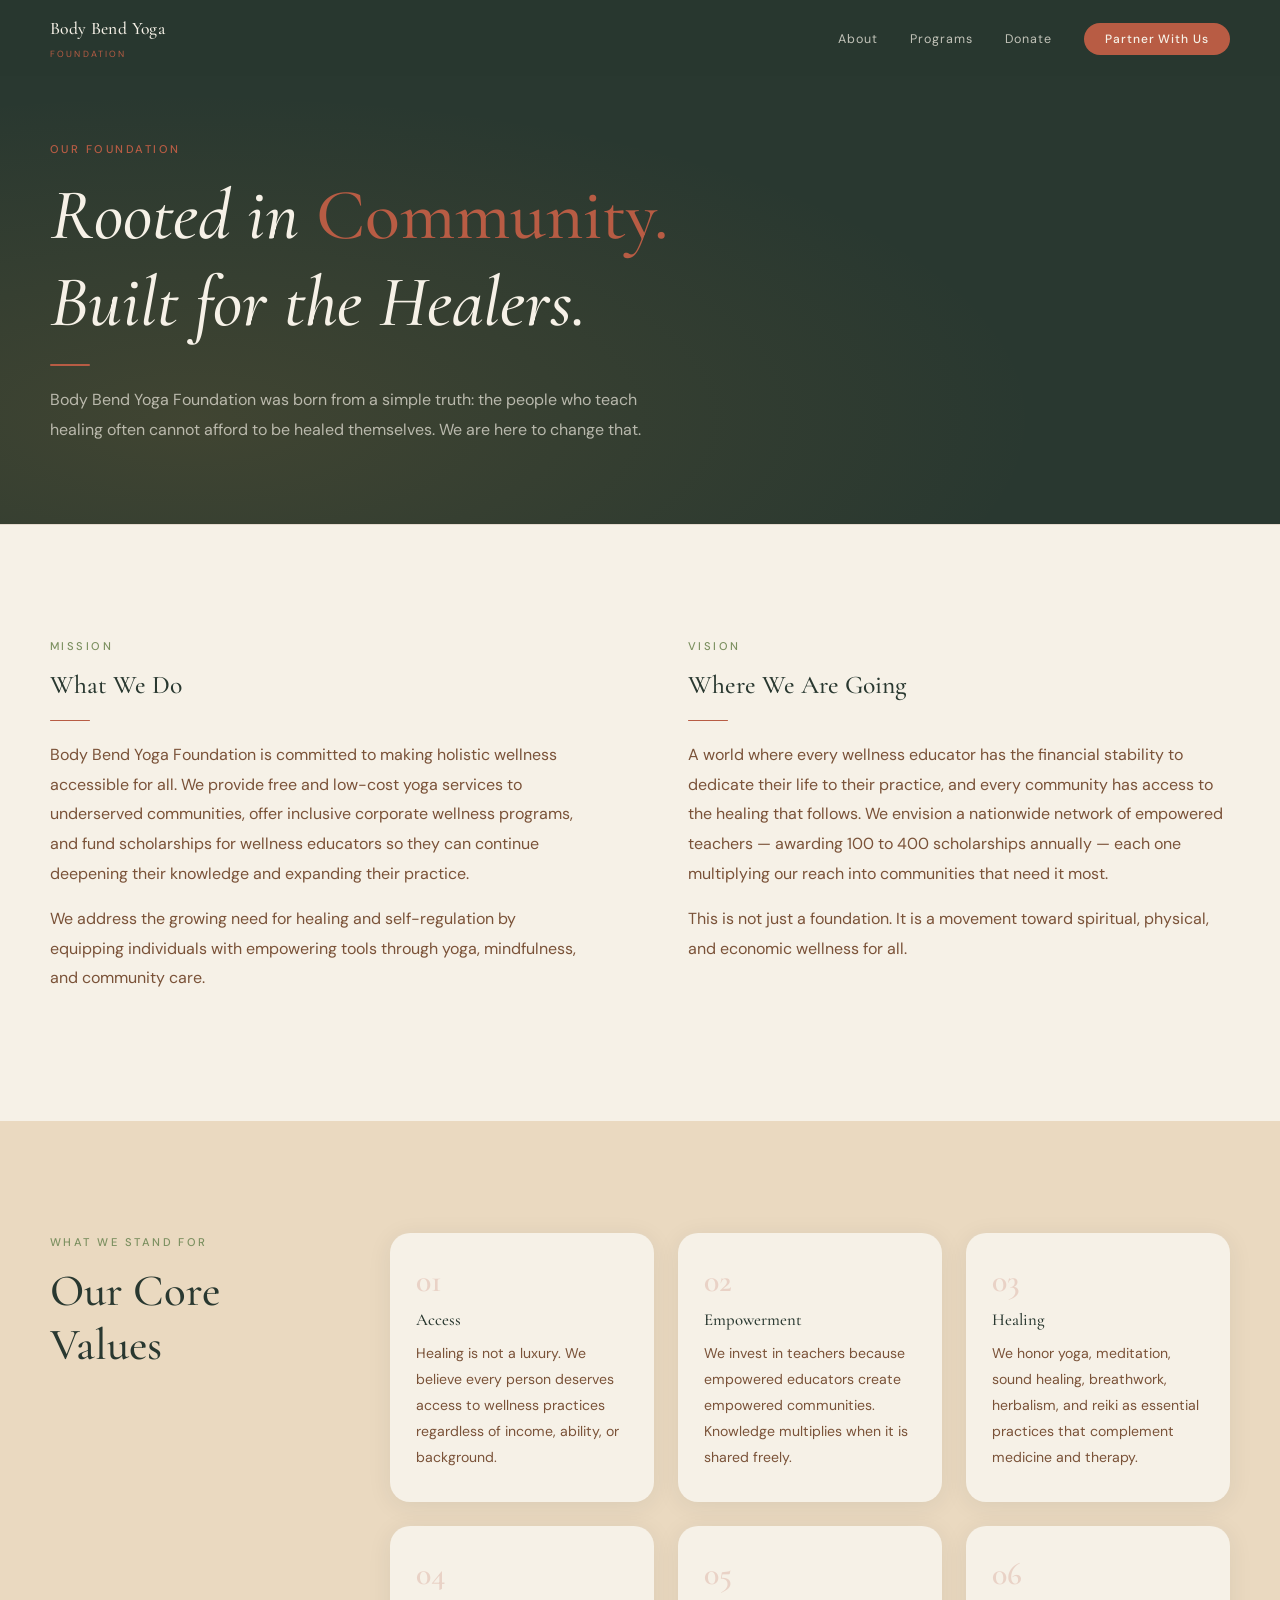
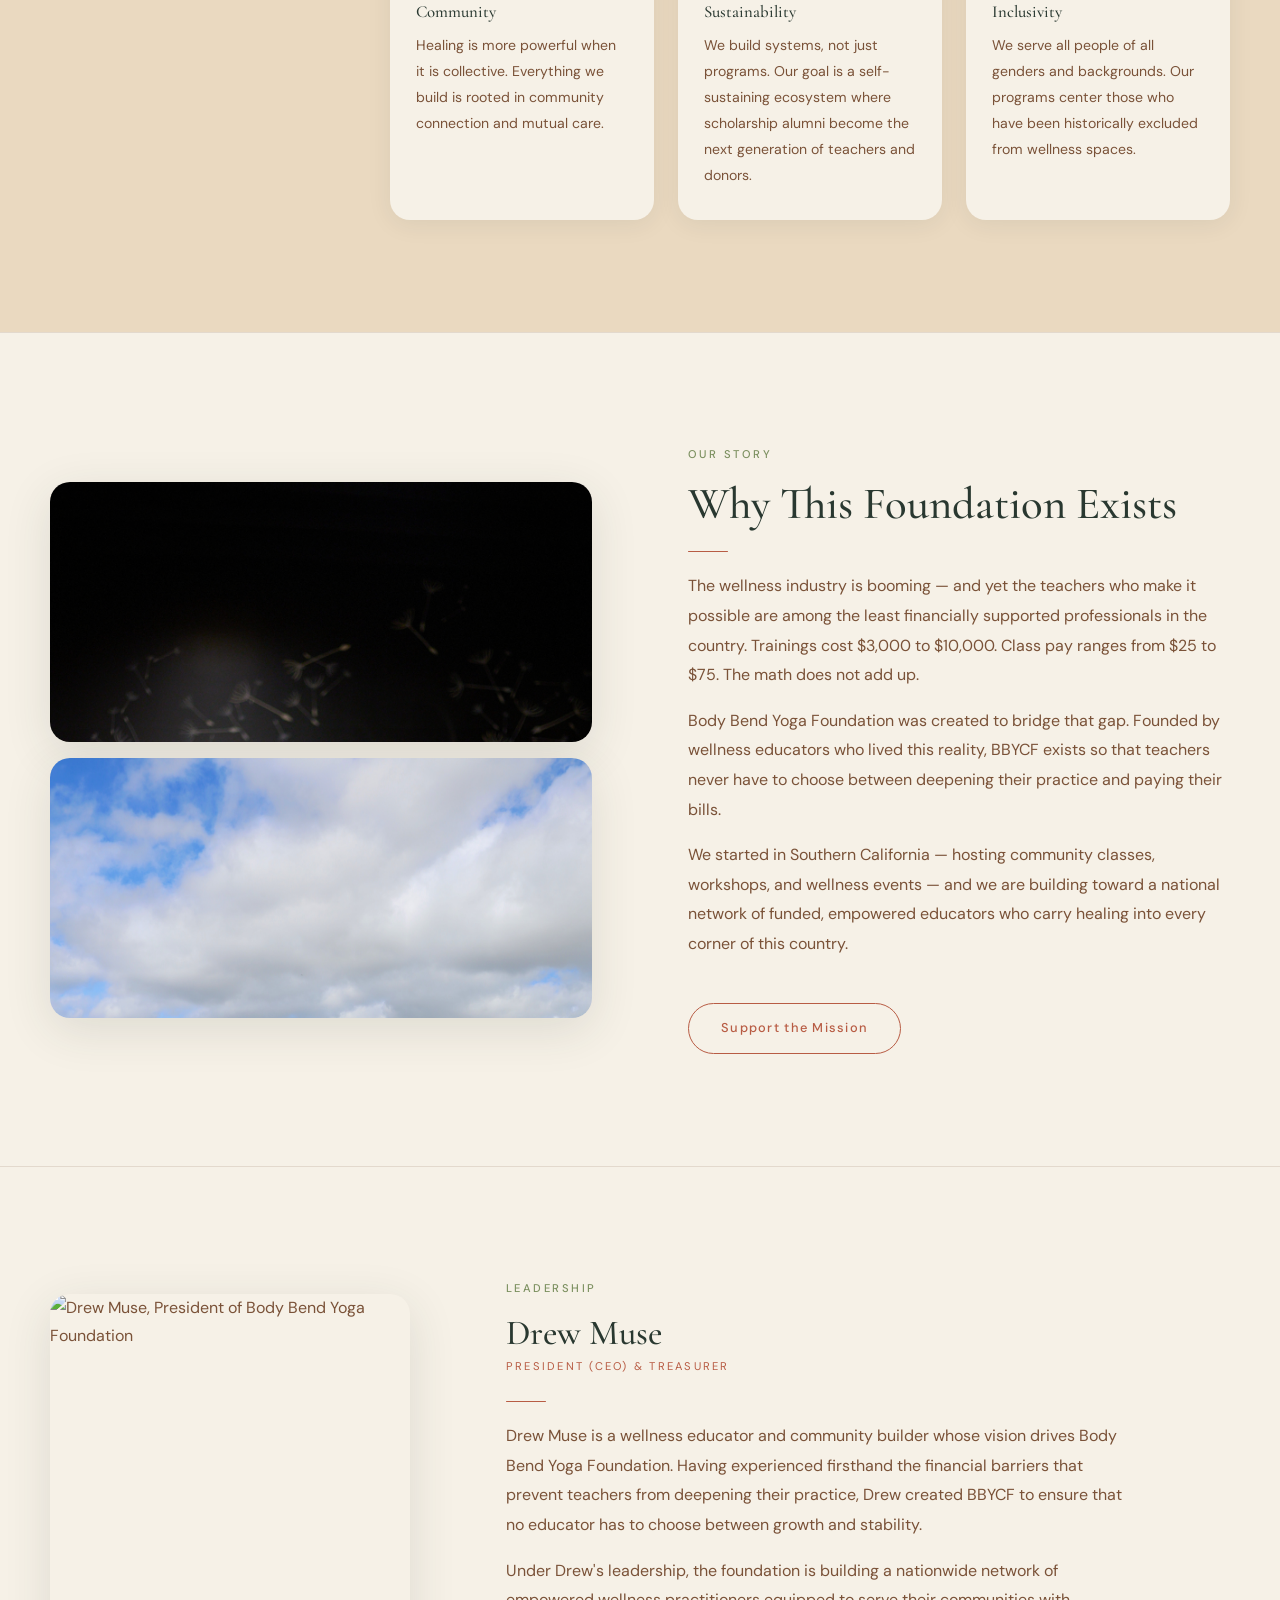
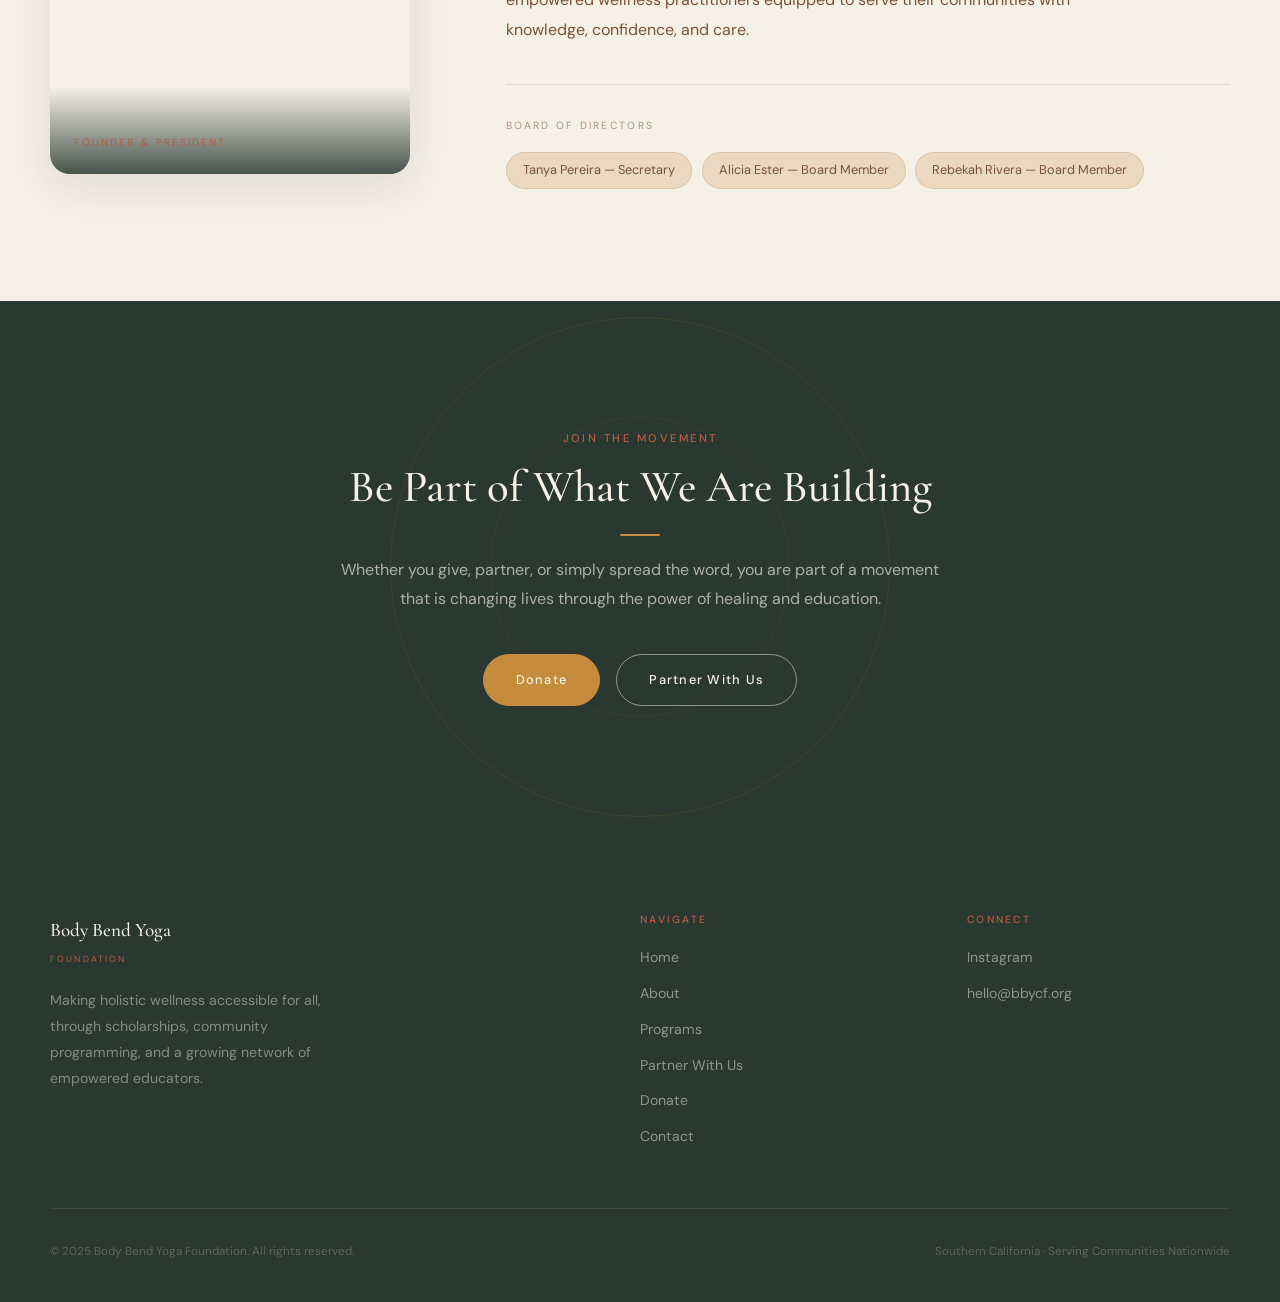
==== about.html @ d92e6c98 "Rearrange photos: community image first, solo photos stacked smaller in about sections Co-Authored-B" ====
<!DOCTYPE html>
<html lang="en">
<head>
  <meta charset="UTF-8" />
  <meta name="viewport" content="width=device-width, initial-scale=1.0" />
  <title>About | Body Bend Yoga Foundation</title>
  <meta name="description" content="Learn about Body Bend Yoga Foundation's mission to fund wellness educators and expand healing access across Southern California and nationwide." />
  <link rel="preconnect" href="https://fonts.googleapis.com" />
  <link rel="preconnect" href="https://fonts.gstatic.com" crossorigin />
  <link href="https://fonts.googleapis.com/css2?family=Cormorant+Garamond:ital,wght@0,400;0,500;0,600;1,400;1,500;1,600&family=DM+Sans:wght@300;400;500&display=swap" rel="stylesheet" />
  <link rel="stylesheet" href="styles.css" />
</head>
<body>

  <nav class="nav dark" id="nav">
    <div class="nav-inner">
      <a href="index.html" class="nav-logo">
        <span class="nav-logo-main">Body Bend Yoga</span>
        <span class="nav-logo-sub">Foundation</span>
      </a>
      <ul class="nav-links">
        <li><a href="about.html">About</a></li>
        <li><a href="index.html#programs">Programs</a></li>
        <li><a href="donate.html">Donate</a></li>
        <li><a href="partner.html" class="nav-cta">Partner With Us</a></li>
      </ul>
    </div>
  </nav>

  <!-- HERO -->
  <section class="page-hero">
    <div class="page-hero-inner">
      <span class="label fade-up">Our Foundation</span>
      <h1 class="fade-up">Rooted in <em>Community.</em><br />Built for the Healers.</h1>
      <div class="divider fade-up"></div>
      <p class="fade-up">Body Bend Yoga Foundation was born from a simple truth: the people who teach healing often cannot afford to be healed themselves. We are here to change that.</p>
    </div>
  </section>

  <!-- MISSION & VISION -->
  <section class="mission-vision">
    <div class="mission-vision-inner">
      <div class="mv-block">
        <span class="label fade-up">Mission</span>
        <h3 class="fade-up">What We Do</h3>
        <div class="divider fade-up"></div>
        <p class="fade-up">Body Bend Yoga Foundation is committed to making holistic wellness accessible for all. We provide free and low-cost yoga services to underserved communities, offer inclusive corporate wellness programs, and fund scholarships for wellness educators so they can continue deepening their knowledge and expanding their practice.</p>
        <p class="fade-up">We address the growing need for healing and self-regulation by equipping individuals with empowering tools through yoga, mindfulness, and community care.</p>
      </div>
      <div class="mv-block">
        <span class="label fade-up">Vision</span>
        <h3 class="fade-up">Where We Are Going</h3>
        <div class="divider fade-up"></div>
        <p class="fade-up">A world where every wellness educator has the financial stability to dedicate their life to their practice, and every community has access to the healing that follows. We envision a nationwide network of empowered teachers — awarding 100 to 400 scholarships annually — each one multiplying our reach into communities that need it most.</p>
        <p class="fade-up">This is not just a foundation. It is a movement toward spiritual, physical, and economic wellness for all.</p>
      </div>
    </div>
  </section>

  <!-- VALUES -->
  <section class="values">
    <div class="values-inner">
      <div>
        <span class="label fade-up">What We Stand For</span>
        <h2 class="fade-up">Our Core Values</h2>
      </div>
      <div class="values-grid">
        <div class="value-card fade-up">
          <div class="value-number">01</div>
          <h3>Access</h3>
          <p>Healing is not a luxury. We believe every person deserves access to wellness practices regardless of income, ability, or background.</p>
        </div>
        <div class="value-card fade-up">
          <div class="value-number">02</div>
          <h3>Empowerment</h3>
          <p>We invest in teachers because empowered educators create empowered communities. Knowledge multiplies when it is shared freely.</p>
        </div>
        <div class="value-card fade-up">
          <div class="value-number">03</div>
          <h3>Healing</h3>
          <p>We honor yoga, meditation, sound healing, breathwork, herbalism, and reiki as essential practices that complement medicine and therapy.</p>
        </div>
        <div class="value-card fade-up">
          <div class="value-number">04</div>
          <h3>Community</h3>
          <p>Healing is more powerful when it is collective. Everything we build is rooted in community connection and mutual care.</p>
        </div>
        <div class="value-card fade-up">
          <div class="value-number">05</div>
          <h3>Sustainability</h3>
          <p>We build systems, not just programs. Our goal is a self-sustaining ecosystem where scholarship alumni become the next generation of teachers and donors.</p>
        </div>
        <div class="value-card fade-up">
          <div class="value-number">06</div>
          <h3>Inclusivity</h3>
          <p>We serve all people of all genders and backgrounds. Our programs center those who have been historically excluded from wellness spaces.</p>
        </div>
      </div>
    </div>
  </section>

  <!-- STORY -->
  <section class="story">
    <div class="story-inner">
      <div class="about-image-stack fade-up">
        <div class="about-image-small">
          <img src="images/25-09-RA-MV--0863.jpg" alt="Yoga practitioner in meditation" />
        </div>
        <div class="about-image-small">
          <img src="images/62BCB2D3-2EAF-4B4A-B498-0E7D4D52316C.jpeg" alt="BBYCF community gathering" />
        </div>
      </div>
      <div class="story-text">
        <span class="label fade-up">Our Story</span>
        <h2 class="fade-up">Why This Foundation Exists</h2>
        <div class="divider fade-up"></div>
        <p class="fade-up">The wellness industry is booming — and yet the teachers who make it possible are among the least financially supported professionals in the country. Trainings cost $3,000 to $10,000. Class pay ranges from $25 to $75. The math does not add up.</p>
        <p class="fade-up">Body Bend Yoga Foundation was created to bridge that gap. Founded by wellness educators who lived this reality, BBYCF exists so that teachers never have to choose between deepening their practice and paying their bills.</p>
        <p class="fade-up">We started in Southern California — hosting community classes, workshops, and wellness events — and we are building toward a national network of funded, empowered educators who carry healing into every corner of this country.</p>
        <br />
        <a href="partner.html" class="btn btn-outline-rose fade-up">Support the Mission</a>
      </div>
    </div>
  </section>

  <!-- LEADERSHIP -->
  <section class="leadership">
    <div class="leadership-inner">
      <div class="leadership-photo fade-up">
        <img src="images/Drew%20Muse%20Headshots.JPG" alt="Drew Muse, President of Body Bend Yoga Foundation" />
        <div class="leadership-photo-tag">
          <span>Founder &amp; President</span>
        </div>
      </div>
      <div class="leadership-text">
        <span class="label fade-up">Leadership</span>
        <h2 class="leader-name fade-up">Drew Muse</h2>
        <span class="leader-title fade-up">President (CEO) &amp; Treasurer</span>
        <div class="divider fade-up"></div>
        <p class="fade-up">Drew Muse is a wellness educator and community builder whose vision drives Body Bend Yoga Foundation. Having experienced firsthand the financial barriers that prevent teachers from deepening their practice, Drew created BBYCF to ensure that no educator has to choose between growth and stability.</p>
        <p class="fade-up">Under Drew's leadership, the foundation is building a nationwide network of empowered wellness practitioners equipped to serve their communities with knowledge, confidence, and care.</p>
        <div class="board-list fade-up">
          <span class="board-list-label">Board of Directors</span>
          <div class="board-members">
            <span class="board-member">Tanya Pereira &mdash; Secretary</span>
            <span class="board-member">Alicia Ester &mdash; Board Member</span>
            <span class="board-member">Rebekah Rivera &mdash; Board Member</span>
          </div>
        </div>
      </div>
    </div>
  </section>

  <!-- VISION CTA -->
  <section class="vision-band">
    <div class="vision-band-inner">
      <span class="label fade-up">Join the Movement</span>
      <h2 class="fade-up">Be Part of What We Are Building</h2>
      <div class="divider center fade-up"></div>
      <p class="fade-up">Whether you give, partner, or simply spread the word, you are part of a movement that is changing lives through the power of healing and education.</p>
      <div style="display:flex; gap:1rem; justify-content:center; flex-wrap:wrap;">
        <a href="donate.html" class="btn btn-gold fade-up">Donate</a>
        <a href="partner.html" class="btn btn-outline fade-up">Partner With Us</a>
      </div>
    </div>
  </section>

  <!-- FOOTER -->
  <footer>
    <div class="footer-inner">
      <div class="footer-grid">
        <div class="footer-brand">
          <div class="footer-brand-name">Body Bend Yoga</div>
          <div class="footer-brand-sub">Foundation</div>
          <p>Making holistic wellness accessible for all, through scholarships, community programming, and a growing network of empowered educators.</p>
        </div>
        <div class="footer-col">
          <h4>Navigate</h4>
          <a href="index.html">Home</a>
          <a href="about.html">About</a>
          <a href="index.html#programs">Programs</a>
          <a href="partner.html">Partner With Us</a>
          <a href="donate.html">Donate</a>
          <a href="contact.html">Contact</a>
        </div>
        <div class="footer-col">
          <h4>Connect</h4>
          <a href="https://www.instagram.com/bodybendyoga/" target="_blank" rel="noopener">Instagram</a>
          <a href="mailto:hello@bbycf.org">hello@bbycf.org</a>
        </div>
      </div>
      <div class="footer-bottom">
        <span>© 2025 Body Bend Yoga Foundation. All rights reserved.</span>
        <span>Southern California &middot; Serving Communities Nationwide</span>
      </div>
    </div>
  </footer>

  <script>
    const observer = new IntersectionObserver((entries) => {
      entries.forEach(entry => { if (entry.isIntersecting) entry.target.classList.add('visible'); });
    }, { threshold: 0.12 });
    document.querySelectorAll('.fade-up').forEach(el => observer.observe(el));
  </script>

</body>
</html>
---- styles.css ----
/* ============================================
   BODY BEND YOGA COMMUNITY FOUNDATION
   Brand Identity Stylesheet
   ============================================ */

:root {
  /* Primary Palette — Earth & Forest */
  --dusty-rose:     #B85C44;
  --dusty-rose-lt:  #CC7860;
  --sage-mist:      #7C9060;
  --warm-lavender:  #7C9060;
  --warm-earth:     #7A5238;

  /* Supporting Palette */
  --deep-plum:      #293830;
  --deep-plum-lt:   #364B3D;
  --deep-moss:      #4A6741;
  --blush-cream:    #EAD9C0;
  --petal-white:    #F6F1E7;
  --gold:           #C48C3C;

  /* Functional */
  --text-heading:   #293830;
  --text-body:      #7A5238;
  --text-muted:     rgba(122,82,56,0.6);
  --border:         rgba(122,82,56,0.15);
  --shadow:         0 4px 24px rgba(41,56,48,0.08);
  --shadow-lg:      0 12px 48px rgba(41,56,48,0.12);

  /* Typography */
  --font-display:   'Cormorant Garamond', Georgia, serif;
  --font-body:      'DM Sans', system-ui, sans-serif;

  /* Spacing & Shape */
  --max-width:      1180px;
  --nav-height:     76px;
  --radius:         12px;
  --radius-lg:      20px;
  --radius-pill:    100px;
  --transition:     0.35s ease;
}

/* === RESET & BASE === */
*, *::before, *::after { box-sizing: border-box; margin: 0; padding: 0; }
html { scroll-behavior: smooth; font-size: 16px; }

body {
  font-family: var(--font-body);
  background: var(--petal-white);
  color: var(--text-body);
  line-height: 1.75;
  -webkit-font-smoothing: antialiased;
  overflow-x: hidden;
}

img { max-width: 100%; display: block; }
a { text-decoration: none; color: inherit; }
ul { list-style: none; }

/* === TYPOGRAPHY === */
h1, h2, h3, h4 {
  font-family: var(--font-display);
  color: var(--text-heading);
  line-height: 1.2;
  font-weight: 500;
}

h1 { font-size: clamp(2.8rem, 6vw, 4.5rem); }
h2 { font-size: clamp(2rem, 3.5vw, 3rem); }
h3 { font-size: clamp(1.3rem, 2vw, 1.75rem); }

p {
  font-size: 1rem;
  color: var(--text-body);
  max-width: 620px;
  line-height: 1.85;
}

em, i { font-family: var(--font-display); font-style: italic; }

.label {
  font-family: var(--font-body);
  font-size: 0.7rem;
  font-weight: 500;
  letter-spacing: 0.22em;
  text-transform: uppercase;
  color: var(--sage-mist);
  display: block;
  margin-bottom: 0.8rem;
}

.divider {
  width: 40px;
  height: 1.5px;
  background: var(--dusty-rose);
  margin: 1.2rem 0;
  border-radius: 2px;
}
.divider.center { margin: 1.2rem auto; }
.divider.lavender { background: var(--warm-lavender); }
.divider.sage { background: var(--sage-mist); }

/* === SCROLL ANIMATIONS === */
.fade-up {
  opacity: 0;
  transform: translateY(24px);
  transition: opacity 0.7s ease, transform 0.7s ease;
}
.fade-up.visible { opacity: 1; transform: translateY(0); }
.fade-up:nth-child(2) { transition-delay: 0.1s; }
.fade-up:nth-child(3) { transition-delay: 0.2s; }
.fade-up:nth-child(4) { transition-delay: 0.3s; }
.fade-up:nth-child(5) { transition-delay: 0.4s; }

/* === BUTTONS === */
.btn {
  display: inline-block;
  padding: 0.85rem 2rem;
  font-family: var(--font-body);
  font-size: 0.8rem;
  font-weight: 500;
  letter-spacing: 0.1em;
  cursor: pointer;
  transition: all var(--transition);
  border: 1.5px solid transparent;
  border-radius: var(--radius-pill);
}

.btn-rose {
  background: var(--dusty-rose);
  color: var(--petal-white);
  border-color: var(--dusty-rose);
}
.btn-rose:hover {
  background: var(--dusty-rose-lt);
  border-color: var(--dusty-rose-lt);
  transform: translateY(-2px);
  box-shadow: 0 8px 24px rgba(184,92,68,0.3);
}

.btn-plum {
  background: var(--deep-plum);
  color: var(--petal-white);
  border-color: var(--deep-plum);
}
.btn-plum:hover {
  background: var(--deep-plum-lt);
  transform: translateY(-2px);
  box-shadow: 0 8px 24px rgba(41,56,48,0.25);
}

.btn-outline-plum {
  background: transparent;
  color: var(--deep-plum);
  border-color: var(--deep-plum);
}
.btn-outline-plum:hover {
  background: var(--deep-plum);
  color: var(--petal-white);
}

.btn-outline-rose {
  background: transparent;
  color: var(--dusty-rose);
  border-color: var(--dusty-rose);
}
.btn-outline-rose:hover {
  background: var(--dusty-rose);
  color: var(--petal-white);
}

.btn-outline-cream {
  background: transparent;
  color: var(--petal-white);
  border-color: rgba(246,241,231,0.5);
}
.btn-outline-cream:hover {
  background: rgba(246,241,231,0.12);
  border-color: var(--petal-white);
}

/* === WAVE DIVIDERS === */
.wave {
  display: block;
  width: 100%;
  line-height: 0;
  overflow: hidden;
}
.wave svg { display: block; width: 100%; }

/* === NAVIGATION === */
.nav {
  position: fixed;
  top: 0; left: 0; right: 0;
  z-index: 1000;
  height: var(--nav-height);
  display: flex;
  align-items: center;
  padding: 0 3rem;
  transition: all var(--transition);
}

.nav.scrolled {
  background: rgba(246,241,231,0.96);
  box-shadow: 0 1px 0 var(--border);
  backdrop-filter: blur(12px);
}

.nav.dark {
  background: rgba(41,56,48,0.97);
  backdrop-filter: blur(12px);
}

.nav-inner {
  display: flex;
  align-items: center;
  justify-content: space-between;
  width: 100%;
  max-width: var(--max-width);
  margin: 0 auto;
}

.nav-logo-main {
  font-family: var(--font-display);
  font-size: 1.1rem;
  color: var(--petal-white);
  font-weight: 500;
  letter-spacing: 0.02em;
  display: block;
  transition: color var(--transition);
}
.nav.scrolled .nav-logo-main { color: var(--deep-plum); }

.nav-logo-sub {
  font-size: 0.56rem;
  letter-spacing: 0.24em;
  text-transform: uppercase;
  color: var(--dusty-rose);
  display: block;
  margin-top: 2px;
}

.nav-links {
  display: flex;
  align-items: center;
  gap: 2rem;
}

.nav-links a {
  font-size: 0.78rem;
  letter-spacing: 0.08em;
  color: rgba(246,241,231,0.8);
  transition: color var(--transition);
}
.nav.scrolled .nav-links a { color: var(--text-muted); }
.nav.dark .nav-links a { color: rgba(246,241,231,0.75); }
.nav-links a:hover { color: var(--dusty-rose) !important; }

.nav-links .nav-cta {
  background: var(--dusty-rose);
  color: var(--petal-white) !important;
  padding: 0.5rem 1.3rem;
  border-radius: var(--radius-pill);
  font-size: 0.75rem;
  font-weight: 500;
}
.nav-links .nav-cta:hover {
  background: var(--dusty-rose-lt);
  transform: translateY(-1px);
}

/* === HERO === */
.hero {
  position: relative;
  height: 100vh;
  min-height: 680px;
  display: flex;
  align-items: center;
  overflow: hidden;
}

.hero-bg {
  position: absolute;
  inset: 0;
  background-image: url('images/hero.jpg.jpg');
  background-size: cover;
  background-position: center top;
  transform: scale(1.04);
  transition: transform 10s ease;
}

.hero.loaded .hero-bg { transform: scale(1); }

.hero-overlay {
  position: absolute;
  inset: 0;
  background: linear-gradient(
    135deg,
    rgba(41,56,48,0.82) 0%,
    rgba(41,56,48,0.50) 55%,
    rgba(196,140,60,0.18) 100%
  );
}

.hero-content {
  position: relative;
  z-index: 2;
  padding: 0 3rem;
  max-width: var(--max-width);
  margin: 0 auto;
  width: 100%;
  padding-top: var(--nav-height);
}

.hero h1 {
  color: var(--petal-white);
  font-size: clamp(3rem, 6.5vw, 5.5rem);
  line-height: 1.1;
  font-weight: 400;
  font-style: italic;
  margin-bottom: 1.5rem;
  max-width: 700px;
}

.hero h1 span {
  font-style: normal;
  color: rgba(246,241,231,0.9);
}

.hero-mission {
  font-family: var(--font-body);
  color: rgba(246,241,231,0.8);
  font-size: 1.05rem;
  max-width: 480px;
  margin-bottom: 2.5rem;
  line-height: 1.8;
}

.hero-actions { display: flex; gap: 1rem; flex-wrap: wrap; }

/* Wave at bottom of hero */
.hero-wave {
  position: absolute;
  bottom: -1px;
  left: 0;
  right: 0;
  z-index: 3;
}

/* === MISSION BLOCK === */
.mission-block {
  background: var(--blush-cream);
  padding: 6rem 3rem;
  text-align: center;
  position: relative;
  overflow: hidden;
}

.mission-block::before {
  content: '';
  position: absolute;
  top: 50%; left: 50%;
  transform: translate(-50%, -50%);
  width: 480px; height: 480px;
  border-radius: 50%;
  border: 1px solid rgba(122,82,56,0.06);
}

.mission-block::after {
  content: '';
  position: absolute;
  top: 50%; left: 50%;
  transform: translate(-50%, -50%);
  width: 280px; height: 280px;
  border-radius: 50%;
  border: 1px solid rgba(122,82,56,0.08);
}

.mission-block-inner {
  max-width: 760px;
  margin: 0 auto;
}

.mission-text {
  font-family: var(--font-display);
  font-style: italic;
  font-size: clamp(1.4rem, 2.5vw, 2rem);
  color: var(--deep-plum);
  line-height: 1.55;
  margin-bottom: 2rem;
}

.mission-sub {
  font-size: 0.95rem;
  color: var(--text-muted);
  max-width: none;
  margin: 0 auto;
}

/* === IMPACT NUMBERS === */
.impact {
  background: var(--petal-white);
  padding: 6rem 3rem;
  border-top: 1px solid var(--border);
}

.impact-inner { max-width: var(--max-width); margin: 0 auto; }

.impact-grid {
  display: grid;
  grid-template-columns: repeat(3, 1fr);
  gap: 2rem;
  margin-top: 3rem;
}

.impact-item {
  background: var(--blush-cream);
  border-radius: var(--radius-lg);
  padding: 2.5rem 2rem;
  text-align: center;
  transition: transform var(--transition), box-shadow var(--transition);
}

.impact-item:hover {
  transform: translateY(-4px);
  box-shadow: var(--shadow);
}

.impact-number {
  font-family: var(--font-display);
  font-size: clamp(2.5rem, 5vw, 4rem);
  color: var(--deep-plum);
  font-weight: 600;
  line-height: 1;
  margin-bottom: 0.6rem;
}

.impact-label {
  font-size: 0.82rem;
  color: var(--text-muted);
  letter-spacing: 0.06em;
  line-height: 1.5;
}

/* === STORIES === */
.stories {
  background: var(--blush-cream);
  padding: 7rem 3rem;
  position: relative;
}

.stories-inner { max-width: var(--max-width); margin: 0 auto; }

.stories-grid {
  display: grid;
  grid-template-columns: repeat(3, 1fr);
  gap: 1.5rem;
  margin-top: 3.5rem;
}

.story-card {
  background: var(--petal-white);
  border-radius: var(--radius-lg);
  overflow: hidden;
  box-shadow: var(--shadow);
  transition: transform var(--transition), box-shadow var(--transition);
}

.story-card:hover {
  transform: translateY(-5px);
  box-shadow: var(--shadow-lg);
}

.story-card-image {
  width: 100%;
  height: 240px;
  object-fit: cover;
  object-position: center top;
}

.story-card-body { padding: 1.8rem; }

.story-quote {
  font-family: var(--font-display);
  font-style: italic;
  font-size: 1.05rem;
  color: var(--warm-lavender);
  line-height: 1.55;
  margin-bottom: 1rem;
  border-left: 2px solid var(--warm-lavender);
  padding-left: 1rem;
}

.story-name {
  font-size: 0.8rem;
  font-weight: 500;
  color: var(--deep-plum);
  letter-spacing: 0.06em;
}

.story-detail {
  font-size: 0.75rem;
  color: var(--text-muted);
}

/* === ABOUT / WHO WE SERVE === */
.about {
  background: var(--petal-white);
  padding: 7rem 3rem;
}

.about-inner {
  max-width: var(--max-width);
  margin: 0 auto;
  display: grid;
  grid-template-columns: 1fr 1fr;
  gap: 6rem;
  align-items: center;
}

.about-image {
  position: relative;
  border-radius: var(--radius-lg);
  overflow: hidden;
  box-shadow: var(--shadow-lg);
}

.about-image img {
  width: 100%;
  height: 560px;
  object-fit: cover;
  object-position: center top;
  transition: transform 0.8s ease;
}

.about-image:hover img { transform: scale(1.03); }

.about-image-tag {
  position: absolute;
  bottom: 1.5rem;
  left: 1.5rem;
  background: rgba(246,241,231,0.92);
  backdrop-filter: blur(8px);
  color: var(--deep-plum);
  padding: 0.8rem 1.2rem;
  border-radius: var(--radius);
  font-family: var(--font-display);
  font-style: italic;
  font-size: 0.95rem;
}

.about-text h2 { margin-bottom: 1.2rem; }
.about-text p { margin-bottom: 1.1rem; }

/* Stacked two-photo layout for about sections */
.about-image-stack {
  display: flex;
  flex-direction: column;
  gap: 1rem;
}

.about-image-small {
  position: relative;
  border-radius: var(--radius-lg);
  overflow: hidden;
  box-shadow: var(--shadow-lg);
}

.about-image-small img {
  width: 100%;
  height: 260px;
  object-fit: cover;
  object-position: center top;
  transition: transform 0.8s ease;
  display: block;
}

.about-image-small:hover img { transform: scale(1.03); }

/* === PROGRAMS === */
.programs {
  background: var(--blush-cream);
  padding: 7rem 3rem;
}

.programs-inner { max-width: var(--max-width); margin: 0 auto; }

.programs-header {
  display: grid;
  grid-template-columns: 1fr 1fr;
  gap: 4rem;
  align-items: end;
  margin-bottom: 3.5rem;
}

.programs-header p { max-width: none; }

.programs-grid {
  display: grid;
  grid-template-columns: repeat(3, 1fr);
  gap: 1.5rem;
}

.program-card {
  background: var(--petal-white);
  border-radius: var(--radius-lg);
  padding: 2.2rem 1.8rem;
  box-shadow: var(--shadow);
  transition: transform var(--transition), box-shadow var(--transition);
}

.program-card:hover {
  transform: translateY(-4px);
  box-shadow: var(--shadow-lg);
}

.program-number {
  font-family: var(--font-display);
  font-size: 1.8rem;
  color: rgba(184,92,68,0.25);
  line-height: 1;
  margin-bottom: 1rem;
  font-weight: 600;
}

.program-card h3 { font-size: 1.15rem; margin-bottom: 0.7rem; }
.program-card p { font-size: 0.9rem; max-width: none; }

/* === COMMUNITY FULL BLEED === */
.community {
  position: relative;
  height: 60vh;
  min-height: 420px;
  overflow: hidden;
  display: flex;
  align-items: center;
}

.community-bg { position: absolute; inset: 0; }
.community-bg img { width: 100%; height: 100%; object-fit: cover; }

.community-overlay {
  position: absolute;
  inset: 0;
  background: linear-gradient(
    90deg,
    rgba(41,56,48,0.90) 0%,
    rgba(41,56,48,0.55) 50%,
    rgba(41,56,48,0.15) 100%
  );
}

.community-content {
  position: relative;
  z-index: 2;
  padding: 0 3rem;
  max-width: var(--max-width);
  margin: 0 auto;
  width: 100%;
}

.community-content .label { color: var(--dusty-rose); }
.community-content h2 { color: var(--petal-white); max-width: 500px; margin-bottom: 1rem; }
.community-content p { color: rgba(246,241,231,0.75); margin-bottom: 2rem; }

/* === LEADERSHIP === */
.leadership {
  background: var(--petal-white);
  padding: 7rem 3rem;
  border-top: 1px solid var(--border);
}

.leadership-inner {
  max-width: var(--max-width);
  margin: 0 auto;
  display: grid;
  grid-template-columns: 360px 1fr;
  gap: 6rem;
  align-items: center;
}

.leadership-photo {
  position: relative;
  border-radius: var(--radius-lg);
  overflow: hidden;
  box-shadow: var(--shadow-lg);
}

.leadership-photo img {
  width: 100%;
  height: 480px;
  object-fit: cover;
  object-position: center top;
  transition: transform 0.8s ease;
}

.leadership-photo:hover img { transform: scale(1.03); }

.leadership-photo-tag {
  position: absolute;
  bottom: 0; left: 0; right: 0;
  background: linear-gradient(to top, rgba(41,56,48,0.85), transparent);
  padding: 2.5rem 1.5rem 1.2rem;
}

.leadership-photo-tag span {
  font-size: 0.65rem;
  letter-spacing: 0.2em;
  text-transform: uppercase;
  color: var(--dusty-rose);
}

.leader-name {
  font-family: var(--font-display);
  font-size: 2.2rem;
  color: var(--deep-plum);
  font-weight: 500;
  margin-bottom: 0.2rem;
}

.leader-title {
  font-size: 0.7rem;
  letter-spacing: 0.2em;
  text-transform: uppercase;
  color: var(--dusty-rose);
  display: block;
  margin-bottom: 1.5rem;
}

.leadership-text p { margin-bottom: 1rem; }

.board-list {
  margin-top: 2.5rem;
  padding-top: 2rem;
  border-top: 1px solid var(--border);
}

.board-list-label {
  font-size: 0.65rem;
  letter-spacing: 0.22em;
  text-transform: uppercase;
  color: var(--text-muted);
  margin-bottom: 1rem;
  display: block;
}

.board-members { display: flex; flex-wrap: wrap; gap: 0.6rem; }

.board-member {
  background: var(--blush-cream);
  border: 1px solid var(--border);
  border-radius: var(--radius-pill);
  padding: 0.4rem 1rem;
  font-size: 0.8rem;
  color: var(--text-body);
  transition: all var(--transition);
}

.board-member:hover {
  background: var(--deep-plum);
  color: var(--petal-white);
  border-color: var(--deep-plum);
}

/* === DONOR APPEAL === */
.donor-appeal {
  background: var(--deep-plum);
  padding: 8rem 3rem;
  text-align: center;
  position: relative;
  overflow: hidden;
}

.donor-appeal::before {
  content: '';
  position: absolute;
  top: 50%; left: 50%;
  transform: translate(-50%, -50%);
  width: 700px;
  height: 700px;
  background: radial-gradient(circle, rgba(196,140,60,0.12) 0%, rgba(124,144,96,0.06) 45%, transparent 70%);
  border-radius: 50%;
}

.donor-appeal::after {
  content: '';
  position: absolute;
  top: 50%; left: 50%;
  transform: translate(-50%, -50%);
  width: 380px;
  height: 380px;
  border-radius: 50%;
  border: 1px solid rgba(196,140,60,0.1);
}

.donor-appeal-inner {
  position: relative;
  z-index: 1;
  max-width: 720px;
  margin: 0 auto;
}

.donor-appeal .label { color: var(--dusty-rose); }
.donor-appeal h2 { color: var(--petal-white); margin-bottom: 1rem; }
.donor-appeal p { color: rgba(246,241,231,0.65); margin: 0 auto 3rem; }
.donor-appeal .divider { background: var(--dusty-rose); margin: 1.2rem auto; }

.donor-amounts {
  display: grid;
  grid-template-columns: repeat(4, 1fr);
  gap: 1rem;
  margin-bottom: 3rem;
}

.donor-amount {
  background: rgba(246,241,231,0.06);
  border: 1px solid rgba(246,241,231,0.1);
  border-radius: var(--radius-lg);
  padding: 1.5rem 1rem;
  transition: all var(--transition);
}

.donor-amount:hover {
  background: rgba(246,241,231,0.1);
  border-color: var(--dusty-rose);
  transform: translateY(-3px);
}

.donor-amount-price {
  font-family: var(--font-display);
  font-size: 1.8rem;
  color: var(--dusty-rose);
  font-weight: 600;
  line-height: 1;
  margin-bottom: 0.5rem;
}

.donor-amount-impact {
  font-size: 0.78rem;
  color: rgba(246,241,231,0.55);
  line-height: 1.4;
}

/* === PARTNER CTA === */
.partner-cta {
  padding: 8rem 3rem;
  background: var(--blush-cream);
  text-align: center;
  border-top: 1px solid var(--border);
}

.partner-cta-inner {
  max-width: 660px;
  margin: 0 auto;
}

.partner-cta h2 { margin-bottom: 1rem; }
.partner-cta p { margin: 0 auto 2.5rem; }

/* === FOOTER === */
footer {
  background: var(--deep-plum);
  padding: 5rem 3rem 2.5rem;
}

.footer-inner { max-width: var(--max-width); margin: 0 auto; }

.footer-grid {
  display: grid;
  grid-template-columns: 2fr 1fr 1fr;
  gap: 4rem;
  padding-bottom: 3rem;
  border-bottom: 1px solid rgba(246,241,231,0.1);
  margin-bottom: 2rem;
}

.footer-brand-name {
  font-family: var(--font-display);
  font-size: 1.2rem;
  color: var(--petal-white);
  font-weight: 500;
  margin-bottom: 0.3rem;
}

.footer-brand-sub {
  font-size: 0.56rem;
  letter-spacing: 0.24em;
  text-transform: uppercase;
  color: var(--dusty-rose);
  margin-bottom: 1.2rem;
}

.footer-brand p {
  font-size: 0.88rem;
  color: rgba(246,241,231,0.45);
  max-width: 280px;
}

.footer-email-signup {
  margin-top: 1.5rem;
  display: flex;
  gap: 0;
  max-width: 280px;
}

.footer-email-input {
  background: rgba(246,241,231,0.08);
  border: 1px solid rgba(246,241,231,0.15);
  border-right: none;
  color: var(--petal-white);
  padding: 0.7rem 1rem;
  font-family: var(--font-body);
  font-size: 0.82rem;
  outline: none;
  flex: 1;
  border-radius: var(--radius-pill) 0 0 var(--radius-pill);
}

.footer-email-input::placeholder { color: rgba(246,241,231,0.3); }

.footer-email-btn {
  background: var(--dusty-rose);
  border: none;
  color: var(--petal-white);
  padding: 0.7rem 1.2rem;
  font-family: var(--font-body);
  font-size: 0.75rem;
  font-weight: 500;
  letter-spacing: 0.08em;
  cursor: pointer;
  transition: background var(--transition);
  border-radius: 0 var(--radius-pill) var(--radius-pill) 0;
  white-space: nowrap;
}

.footer-email-btn:hover { background: var(--dusty-rose-lt); }

.footer-col h4 {
  font-family: var(--font-body);
  font-size: 0.65rem;
  letter-spacing: 0.22em;
  text-transform: uppercase;
  color: var(--dusty-rose);
  font-weight: 500;
  margin-bottom: 1.2rem;
}

.footer-col a {
  display: block;
  color: rgba(246,241,231,0.5);
  font-size: 0.88rem;
  margin-bottom: 0.7rem;
  transition: color var(--transition);
}

.footer-col a:hover { color: var(--petal-white); }

.footer-bottom {
  display: flex;
  justify-content: space-between;
  align-items: center;
  font-size: 0.73rem;
  color: rgba(246,241,231,0.25);
}

/* ============================================
   PARTNER PAGE
   ============================================ */

.partner-hero {
  min-height: 55vh;
  display: flex;
  align-items: flex-end;
  padding: calc(var(--nav-height) + 4rem) 3rem 5rem;
  background: var(--deep-plum);
  position: relative;
  overflow: hidden;
}

.partner-hero::before {
  content: '';
  position: absolute;
  inset: 0;
  background: radial-gradient(ellipse at 80% 30%, rgba(196,140,60,0.18) 0%, transparent 55%);
}

.partner-hero-inner {
  position: relative;
  z-index: 1;
  max-width: var(--max-width);
  margin: 0 auto;
  width: 100%;
}

.partner-hero .label { color: var(--dusty-rose); }
.partner-hero h1 { color: var(--petal-white); font-style: italic; }
.partner-hero h1 em { font-style: normal; color: var(--dusty-rose); }
.partner-hero p { color: rgba(246,241,231,0.68); font-size: 1.05rem; }
.partner-hero .divider { background: var(--dusty-rose); }

/* Why Partner */
.why-partner {
  padding: 6rem 3rem;
  background: var(--petal-white);
  border-bottom: 1px solid var(--border);
}

.why-inner { max-width: var(--max-width); margin: 0 auto; }

.why-grid {
  display: grid;
  grid-template-columns: repeat(3, 1fr);
  gap: 1.5rem;
  margin-top: 3.5rem;
}

.why-card {
  background: var(--blush-cream);
  padding: 2.5rem 2rem;
  border-radius: var(--radius-lg);
  box-shadow: var(--shadow);
  transition: all var(--transition);
}

.why-card:hover {
  transform: translateY(-4px);
  box-shadow: var(--shadow-lg);
}

.why-number {
  font-family: var(--font-display);
  font-size: 2.5rem;
  color: rgba(184,92,68,0.2);
  line-height: 1;
  margin-bottom: 1rem;
  font-weight: 600;
}

.why-card h3 { font-size: 1.1rem; margin-bottom: 0.8rem; }
.why-card p { font-size: 0.9rem; max-width: none; }

/* Tiers */
.tiers { padding: 6rem 3rem; border-top: 1px solid var(--border); }
.tiers-private { background: var(--blush-cream); }
.tiers-corporate { background: var(--petal-white); }

.tiers-inner { max-width: var(--max-width); margin: 0 auto; }
.tiers-header { margin-bottom: 3.5rem; }
.tiers-header p { max-width: 560px; }

.tiers-grid {
  display: grid;
  grid-template-columns: repeat(4, 1fr);
  gap: 1.2rem;
}

.tier-card {
  background: var(--petal-white);
  padding: 2.2rem 1.6rem;
  border-radius: var(--radius-lg);
  display: flex;
  flex-direction: column;
  box-shadow: var(--shadow);
  transition: all var(--transition);
  border: 1.5px solid transparent;
}

.tiers-corporate .tier-card { background: var(--blush-cream); }

.tier-card:hover {
  transform: translateY(-5px);
  box-shadow: var(--shadow-lg);
  border-color: var(--dusty-rose);
}

.tier-card.featured {
  background: var(--deep-plum);
  border-color: var(--dusty-rose);
}

.tier-card.featured:hover { background: var(--deep-plum-lt); }

.tier-badge {
  display: inline-block;
  font-size: 0.6rem;
  letter-spacing: 0.16em;
  text-transform: uppercase;
  color: var(--dusty-rose);
  border: 1px solid rgba(184,92,68,0.4);
  border-radius: var(--radius-pill);
  padding: 0.25rem 0.8rem;
  margin-bottom: 1.2rem;
  width: fit-content;
  background: rgba(184,92,68,0.08);
}

.tier-name {
  font-family: var(--font-display);
  font-size: 1.35rem;
  color: var(--deep-plum);
  margin-bottom: 0.3rem;
  font-weight: 500;
}

.tier-card.featured .tier-name { color: var(--petal-white); }

.tier-price {
  font-family: var(--font-display);
  font-size: 2rem;
  font-weight: 600;
  color: var(--dusty-rose);
  line-height: 1;
  margin-bottom: 0.3rem;
}

.tier-price span { font-size: 0.85rem; font-weight: 400; color: var(--text-muted); font-family: var(--font-body); }
.tier-card.featured .tier-price span { color: rgba(246,241,231,0.4); }

.tier-tagline {
  font-family: var(--font-display);
  font-style: italic;
  font-size: 0.9rem;
  color: var(--text-muted);
  margin-bottom: 1.5rem;
  padding-bottom: 1.5rem;
  border-bottom: 1px solid var(--border);
}

.tier-card.featured .tier-tagline {
  color: rgba(246,241,231,0.5);
  border-bottom-color: rgba(246,241,231,0.1);
}

.package-highlight {
  background: rgba(184,92,68,0.08);
  border-left: 2px solid var(--dusty-rose);
  border-radius: 0 var(--radius) var(--radius) 0;
  padding: 0.8rem 1rem;
  font-size: 0.78rem;
  color: var(--dusty-rose);
  margin-bottom: 1.2rem;
  line-height: 1.5;
}

.tier-card.featured .package-highlight {
  background: rgba(184,92,68,0.12);
  color: var(--dusty-rose-lt);
}

.tier-benefits { flex: 1; margin-bottom: 2rem; }

.tier-benefits li {
  display: flex;
  align-items: flex-start;
  gap: 0.6rem;
  font-size: 0.84rem;
  color: var(--text-muted);
  margin-bottom: 0.7rem;
  line-height: 1.4;
}

.tier-card.featured .tier-benefits li { color: rgba(246,241,231,0.6); }

.tier-benefits li::before {
  content: '✦';
  color: var(--dusty-rose);
  font-size: 0.5rem;
  flex-shrink: 0;
  margin-top: 0.35rem;
}

.tier-card .btn { width: 100%; text-align: center; }

/* Retreat */
.retreat-section { background: var(--blush-cream); border-top: 1px solid var(--border); }
.retreat-image { width: 100%; height: 48vh; min-height: 340px; overflow: hidden; border-radius: 0; }
.retreat-image img { width: 100%; height: 100%; object-fit: cover; object-position: center top; }
.retreat-content { padding: 5rem 3rem; text-align: center; }
.retreat-content-inner { max-width: 600px; margin: 0 auto; }
.retreat-content h2 { margin-bottom: 1rem; }
.retreat-content p { margin: 0 auto; }

/* Inquiry */
.inquiry {
  padding: 8rem 3rem;
  background: var(--deep-plum);
  text-align: center;
  position: relative;
  overflow: hidden;
}

.inquiry::before {
  content: '';
  position: absolute;
  inset: 0;
  background: radial-gradient(ellipse at center, rgba(196,140,60,0.1) 0%, transparent 65%);
}

.inquiry-inner { position: relative; z-index: 1; max-width: 580px; margin: 0 auto; }
.inquiry .label { color: var(--dusty-rose); }
.inquiry h2 { color: var(--petal-white); margin-bottom: 1rem; }
.inquiry .divider { background: var(--dusty-rose); margin: 1.2rem auto; }
.inquiry p { color: rgba(246,241,231,0.6); margin: 0 auto 2.5rem; }

.inquiry-email {
  display: block;
  font-family: var(--font-display);
  font-size: clamp(1.2rem, 2.5vw, 1.7rem);
  font-style: italic;
  color: var(--dusty-rose);
  margin-bottom: 2.5rem;
  transition: color var(--transition);
}

.inquiry-email:hover { color: var(--dusty-rose-lt); }

/* ============================================
   PAGE HERO (About, Donate, Contact)
   ============================================ */

.page-hero {
  min-height: 48vh;
  display: flex;
  align-items: flex-end;
  padding: calc(var(--nav-height) + 4rem) 3rem 5rem;
  background: var(--deep-plum);
  position: relative;
  overflow: hidden;
}

.page-hero::before {
  content: '';
  position: absolute;
  inset: 0;
  background: radial-gradient(ellipse at 15% 80%, rgba(196,140,60,0.15) 0%, transparent 55%);
}

.page-hero-inner {
  position: relative;
  z-index: 1;
  max-width: var(--max-width);
  margin: 0 auto;
  width: 100%;
}

.page-hero .label { color: var(--dusty-rose); }
.page-hero h1 { color: var(--petal-white); font-style: italic; }
.page-hero h1 em { font-style: normal; color: var(--dusty-rose); }
.page-hero p { color: rgba(246,241,231,0.68); }
.page-hero .divider { background: var(--dusty-rose); }

/* Form styles */
.form-wrap {
  background: var(--petal-white);
  padding: 3rem;
  border-radius: var(--radius-lg);
  box-shadow: var(--shadow-lg);
  border-top: 3px solid var(--dusty-rose);
}

.form-grid { display: flex; flex-direction: column; gap: 1.2rem; }
.form-row { display: grid; grid-template-columns: 1fr 1fr; gap: 1.2rem; }
.form-group { display: flex; flex-direction: column; gap: 0.4rem; }

.form-label {
  font-size: 0.68rem;
  letter-spacing: 0.18em;
  text-transform: uppercase;
  color: var(--text-muted);
}

.form-input, .form-select, .form-textarea {
  background: var(--blush-cream);
  border: 1.5px solid var(--border);
  color: var(--text-body);
  padding: 0.9rem 1.1rem;
  font-family: var(--font-body);
  font-size: 0.92rem;
  outline: none;
  transition: border-color var(--transition);
  width: 100%;
  appearance: none;
  border-radius: var(--radius);
}

.form-input::placeholder, .form-textarea::placeholder { color: var(--text-muted); opacity: 0.5; }
.form-input:focus, .form-select:focus, .form-textarea:focus { border-color: var(--dusty-rose); }

.form-select {
  background-image: url("data:image/svg+xml,%3Csvg xmlns='http://www.w3.org/2000/svg' width='10' height='6' viewBox='0 0 10 6'%3E%3Cpath fill='%238C6E52' d='M5 6L0 0h10z'/%3E%3C/svg%3E");
  background-repeat: no-repeat;
  background-position: right 1rem center;
  background-color: var(--blush-cream);
  cursor: pointer;
}

.form-textarea { resize: vertical; min-height: 130px; }

.form-submit {
  background: var(--dusty-rose);
  color: var(--petal-white);
  border: none;
  padding: 0.95rem 2rem;
  font-family: var(--font-body);
  font-size: 0.78rem;
  font-weight: 500;
  letter-spacing: 0.12em;
  text-transform: uppercase;
  cursor: pointer;
  transition: all var(--transition);
  margin-top: 0.5rem;
  border-radius: var(--radius-pill);
}

.form-submit:hover {
  background: var(--dusty-rose-lt);
  transform: translateY(-2px);
  box-shadow: 0 8px 24px rgba(184,92,68,0.3);
}

/* === GOLD & OUTLINE BUTTONS === */
.btn-gold {
  background: var(--gold);
  color: var(--petal-white);
  border-color: var(--gold);
}
.btn-gold:hover {
  background: #D4A050;
  border-color: #D4A050;
  transform: translateY(-2px);
  box-shadow: 0 8px 24px rgba(196,140,60,0.35);
}

.btn-outline {
  background: transparent;
  color: var(--petal-white);
  border-color: rgba(246,241,231,0.5);
}
.btn-outline:hover {
  background: rgba(246,241,231,0.1);
  border-color: var(--petal-white);
}

/* ============================================
   ABOUT PAGE
   ============================================ */

.mission-vision {
  background: var(--petal-white);
  padding: 7rem 3rem;
  border-top: 1px solid var(--border);
}

.mission-vision-inner {
  max-width: var(--max-width);
  margin: 0 auto;
  display: grid;
  grid-template-columns: 1fr 1fr;
  gap: 6rem;
}

.mv-block p { margin-bottom: 1rem; }

.values {
  background: var(--blush-cream);
  padding: 7rem 3rem;
}

.values-inner {
  max-width: var(--max-width);
  margin: 0 auto;
  display: grid;
  grid-template-columns: 260px 1fr;
  gap: 5rem;
  align-items: start;
}

.values-grid {
  display: grid;
  grid-template-columns: repeat(3, 1fr);
  gap: 1.5rem;
}

.value-card {
  background: var(--petal-white);
  border-radius: var(--radius-lg);
  padding: 2rem 1.6rem;
  box-shadow: var(--shadow);
  transition: transform var(--transition), box-shadow var(--transition);
}

.value-card:hover {
  transform: translateY(-4px);
  box-shadow: var(--shadow-lg);
}

.value-number {
  font-family: var(--font-display);
  font-size: 2rem;
  color: rgba(184,92,68,0.2);
  line-height: 1;
  margin-bottom: 0.8rem;
  font-weight: 600;
}

.value-card h3 { font-size: 1.05rem; margin-bottom: 0.6rem; }
.value-card p { font-size: 0.88rem; max-width: none; }

.story {
  background: var(--petal-white);
  padding: 7rem 3rem;
  border-top: 1px solid var(--border);
}

.story-inner {
  max-width: var(--max-width);
  margin: 0 auto;
  display: grid;
  grid-template-columns: 1fr 1fr;
  gap: 6rem;
  align-items: center;
}

.story-image {
  border-radius: var(--radius-lg);
  overflow: hidden;
  box-shadow: var(--shadow-lg);
}

.story-image img {
  width: 100%;
  height: 520px;
  object-fit: cover;
  object-position: center top;
  transition: transform 0.8s ease;
}

.story-image:hover img { transform: scale(1.03); }

.story-inner .about-image-stack { align-self: center; }

.story-text p { margin-bottom: 1rem; }

.vision-band {
  background: var(--deep-plum);
  padding: 8rem 3rem;
  text-align: center;
  position: relative;
  overflow: hidden;
}

.vision-band::before {
  content: '';
  position: absolute;
  top: 50%; left: 50%;
  transform: translate(-50%, -50%);
  width: 500px; height: 500px;
  border-radius: 50%;
  border: 1px solid rgba(196,140,60,0.12);
}

.vision-band::after {
  content: '';
  position: absolute;
  top: 50%; left: 50%;
  transform: translate(-50%, -50%);
  width: 300px; height: 300px;
  border-radius: 50%;
  border: 1px solid rgba(196,140,60,0.08);
}

.vision-band-inner {
  position: relative;
  z-index: 1;
  max-width: 660px;
  margin: 0 auto;
}

.vision-band .label { color: var(--dusty-rose); }
.vision-band h2 { color: var(--petal-white); margin-bottom: 1rem; }
.vision-band .divider { background: var(--gold); margin: 1.2rem auto; }
.vision-band p { color: rgba(246,241,231,0.65); margin: 0 auto 2.5rem; }

/* ============================================
   DONATE PAGE
   ============================================ */

.donate-main {
  padding: 7rem 3rem;
  background: var(--petal-white);
}

.donate-main-inner {
  max-width: var(--max-width);
  margin: 0 auto;
  display: grid;
  grid-template-columns: 1fr 1fr;
  gap: 5rem;
  align-items: start;
}

.donate-why p { margin-bottom: 1rem; }

.impact-items {
  margin-top: 2.5rem;
  display: flex;
  flex-direction: column;
  gap: 0;
  border-top: 1px solid var(--border);
}

.impact-row {
  display: flex;
  align-items: flex-start;
  gap: 1.5rem;
  padding: 1.2rem 0;
  border-bottom: 1px solid var(--border);
  transition: background var(--transition);
}

.impact-row:hover { background: rgba(184,92,68,0.04); }

.impact-amount {
  font-family: var(--font-display);
  font-size: 1.5rem;
  font-weight: 600;
  color: var(--dusty-rose);
  min-width: 70px;
  line-height: 1.3;
  flex-shrink: 0;
}

.impact-desc {
  font-size: 0.88rem;
  color: var(--text-muted);
  line-height: 1.6;
  padding-top: 0.2rem;
}

.donate-coming-soon {
  background: var(--deep-plum);
  color: var(--petal-white);
  border-radius: var(--radius-lg);
  padding: 3rem;
  position: relative;
  overflow: hidden;
}

.donate-coming-soon::before {
  content: '';
  position: absolute;
  top: -60px; right: -60px;
  width: 200px; height: 200px;
  border-radius: 50%;
  border: 1px solid rgba(196,140,60,0.2);
}

.donate-coming-soon::after {
  content: '';
  position: absolute;
  top: -30px; right: -30px;
  width: 100px; height: 100px;
  border-radius: 50%;
  border: 1px solid rgba(196,140,60,0.15);
}

.donate-coming-soon .label { color: var(--sage-mist); }
.donate-coming-soon h3 {
  font-family: var(--font-display);
  font-size: 1.8rem;
  color: var(--petal-white);
  margin-bottom: 1rem;
}
.donate-coming-soon p { color: rgba(246,241,231,0.65); max-width: none; margin-bottom: 1rem; }

.notify-form {
  display: flex;
  flex-direction: column;
  gap: 0.8rem;
  margin-top: 1.5rem;
  position: relative;
  z-index: 1;
}

.notify-form input {
  background: rgba(246,241,231,0.08);
  border: 1.5px solid rgba(246,241,231,0.15);
  color: var(--petal-white);
  padding: 0.85rem 1.1rem;
  font-family: var(--font-body);
  font-size: 0.9rem;
  border-radius: var(--radius);
  outline: none;
  transition: border-color var(--transition);
}

.notify-form input::placeholder { color: rgba(246,241,231,0.35); }
.notify-form input:focus { border-color: var(--gold); }

.notify-form button {
  background: var(--dusty-rose);
  color: var(--petal-white);
  border: none;
  padding: 0.85rem 1.5rem;
  font-family: var(--font-body);
  font-size: 0.78rem;
  font-weight: 500;
  letter-spacing: 0.1em;
  cursor: pointer;
  border-radius: var(--radius-pill);
  transition: all var(--transition);
}
.notify-form button:hover {
  background: var(--dusty-rose-lt);
  transform: translateY(-2px);
}

.corporate-note {
  background: var(--blush-cream);
  padding: 7rem 3rem;
  text-align: center;
  border-top: 1px solid var(--border);
}

.corporate-note-inner {
  max-width: 660px;
  margin: 0 auto;
}
.corporate-note p { margin: 0 auto 2.5rem; }

/* ============================================
   CONTACT PAGE
   ============================================ */

.contact-main {
  padding: 7rem 3rem;
  background: var(--petal-white);
}

.contact-main-inner {
  max-width: var(--max-width);
  margin: 0 auto;
  display: grid;
  grid-template-columns: 1fr 1.4fr;
  gap: 6rem;
  align-items: start;
}

.contact-info p { margin-bottom: 1rem; max-width: none; }

.contact-detail {
  margin-bottom: 2rem;
  padding-bottom: 1.5rem;
  border-bottom: 1px solid var(--border);
}

.contact-detail-label {
  display: block;
  font-size: 0.62rem;
  letter-spacing: 0.22em;
  text-transform: uppercase;
  color: var(--text-muted);
  margin-bottom: 0.5rem;
}

.contact-detail-value {
  font-size: 1rem;
  color: var(--text-heading);
}

.contact-detail-value a {
  color: var(--dusty-rose);
  transition: color var(--transition);
}
.contact-detail-value a:hover { color: var(--dusty-rose-lt); }

/* ============================================
   RESPONSIVE
   ============================================ */

@media (max-width: 1024px) {
  .about-inner { grid-template-columns: 1fr; }
  .about-image { display: none; }
  .programs-header { grid-template-columns: 1fr; }
  .programs-grid { grid-template-columns: repeat(2, 1fr); }
  .impact-grid { grid-template-columns: repeat(3, 1fr); }
  .stories-grid { grid-template-columns: repeat(2, 1fr); }
  .leadership-inner { grid-template-columns: 1fr; }
  .leadership-photo img { height: 380px; }
  .tiers-grid { grid-template-columns: repeat(2, 1fr); }
  .why-grid { grid-template-columns: 1fr; }
  .donor-amounts { grid-template-columns: repeat(2, 1fr); }
  .footer-grid { grid-template-columns: 1fr 1fr; gap: 2.5rem; }
  .form-row { grid-template-columns: 1fr; }
  .mission-vision-inner { grid-template-columns: 1fr; gap: 3rem; }
  .values-inner { grid-template-columns: 1fr; gap: 2rem; }
  .values-grid { grid-template-columns: repeat(2, 1fr); }
  .story-inner { grid-template-columns: 1fr; }
  .story-image { display: none; }
  .donate-main-inner { grid-template-columns: 1fr; gap: 3rem; }
  .contact-main-inner { grid-template-columns: 1fr; gap: 3rem; }
}

@media (max-width: 768px) {
  .nav { padding: 0 1.5rem; }
  .nav-links { display: none; }
  .hero-content, .community-content { padding: 0 1.5rem; }

  .mission-block, .impact, .stories, .about, .programs,
  .leadership, .donor-appeal, .partner-cta,
  .why-partner, .tiers, .retreat-content,
  .inquiry, .page-hero,
  .mission-vision, .values, .story, .vision-band,
  .donate-main, .corporate-note,
  .contact-main { padding-left: 1.5rem; padding-right: 1.5rem; }

  .programs-grid { grid-template-columns: 1fr; }
  .impact-grid { grid-template-columns: repeat(2, 1fr); }
  .stories-grid { grid-template-columns: 1fr; }
  .tiers-grid { grid-template-columns: 1fr; }
  .donor-amounts { grid-template-columns: repeat(2, 1fr); }
  .footer-grid { grid-template-columns: 1fr; gap: 2rem; }
  .footer-bottom { flex-direction: column; gap: 0.5rem; text-align: center; }
  .values-grid { grid-template-columns: 1fr; }
}
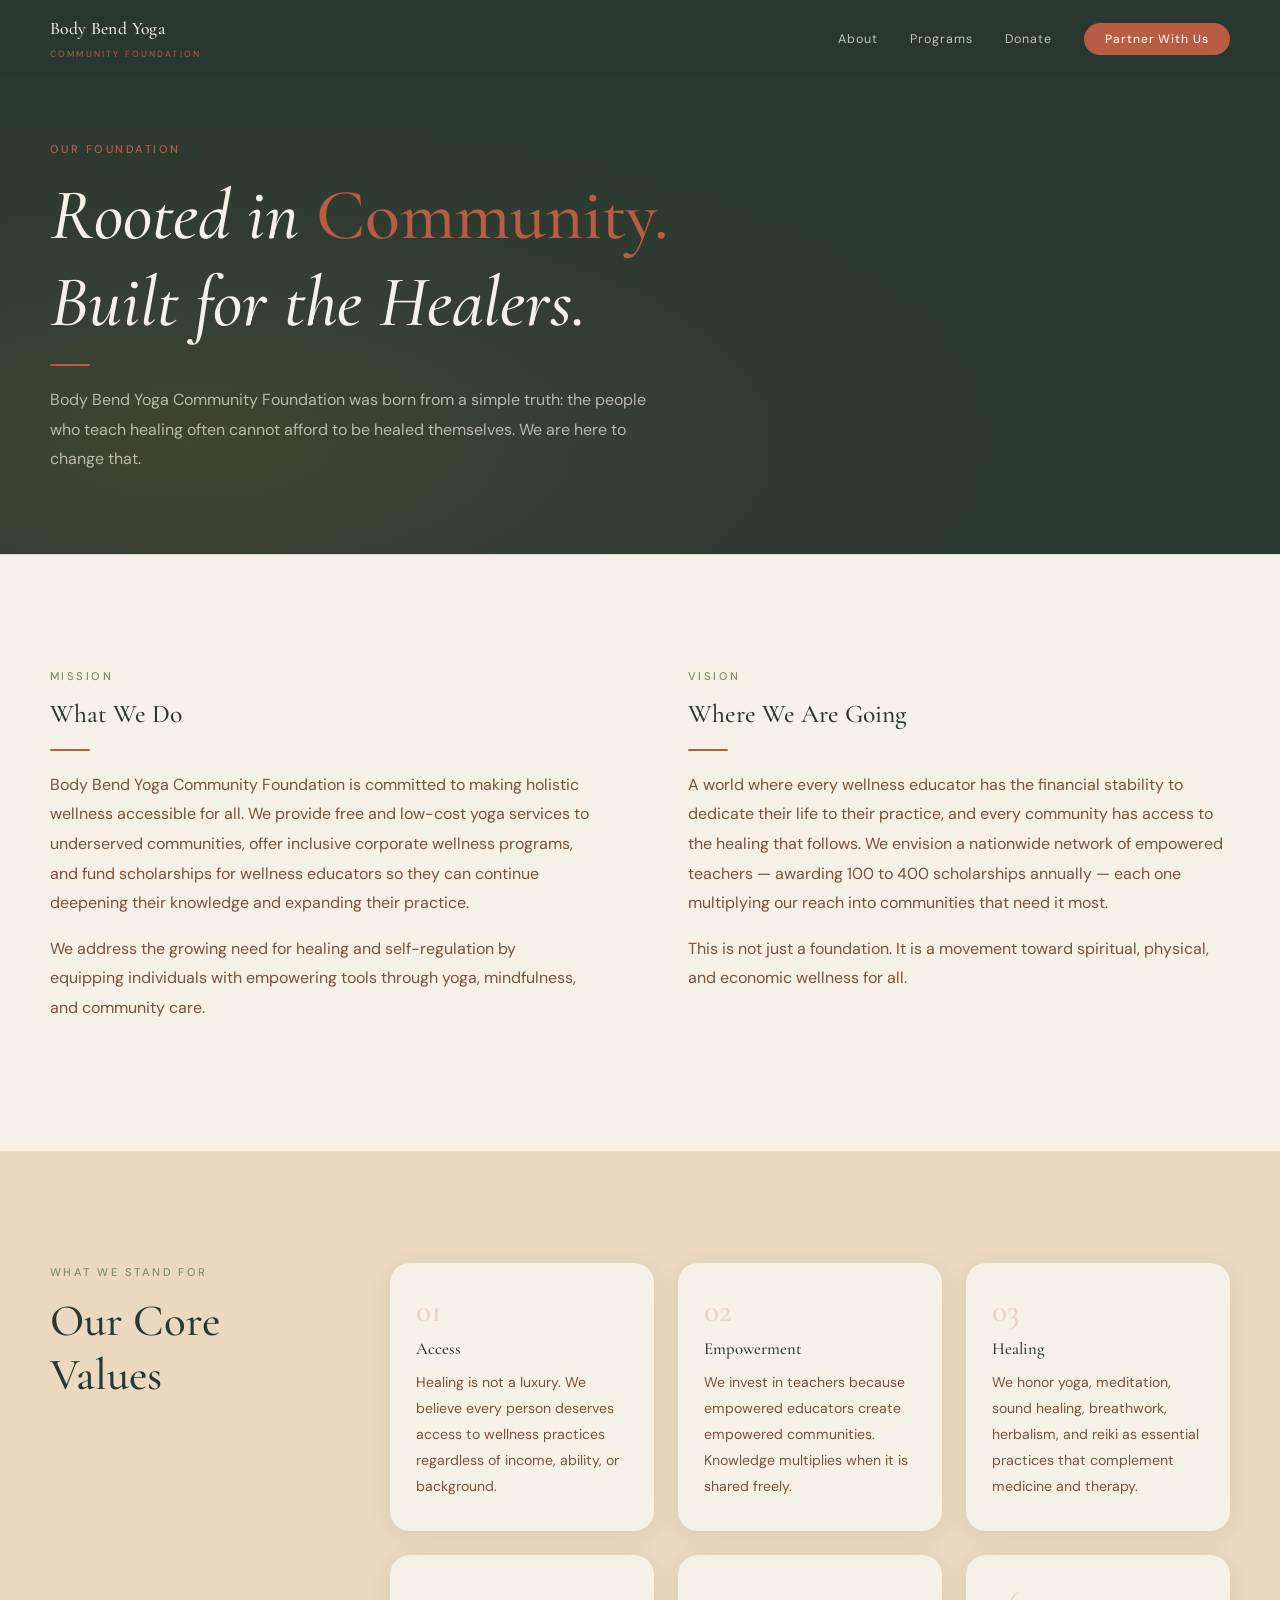
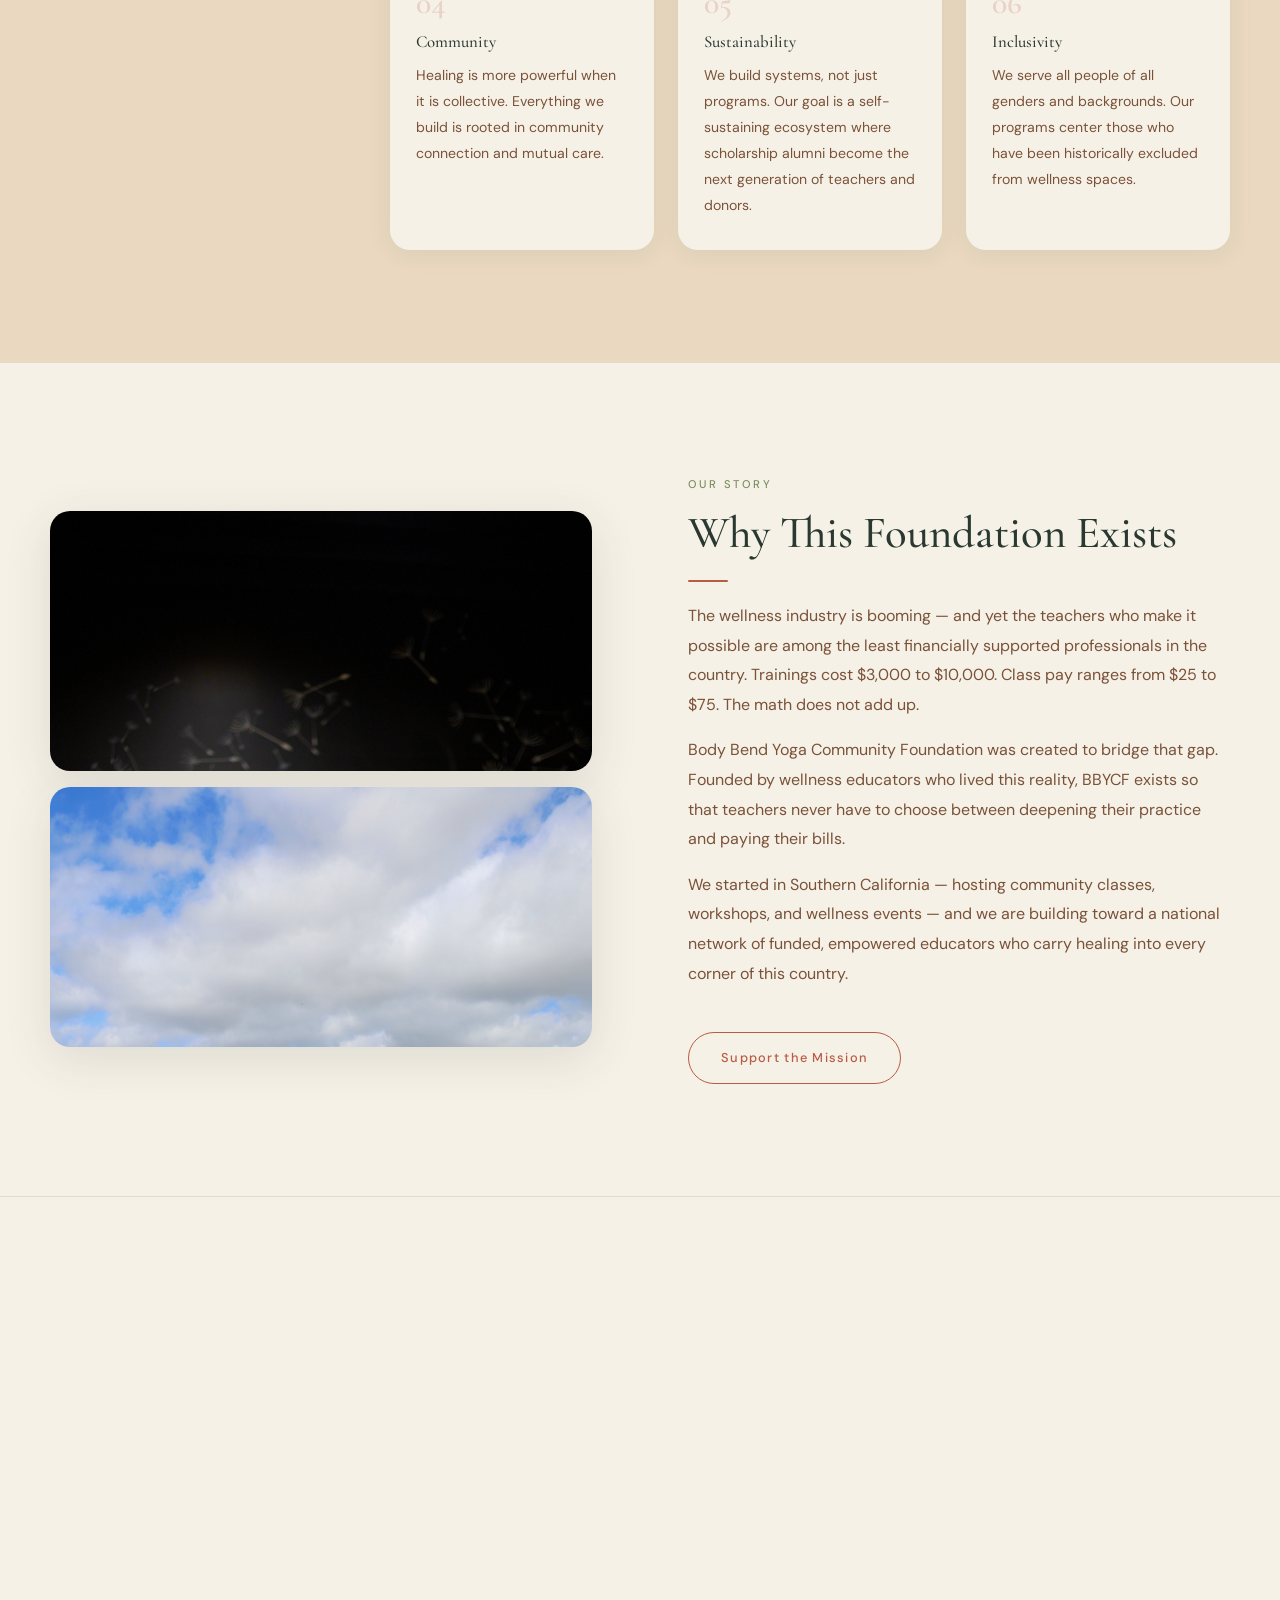
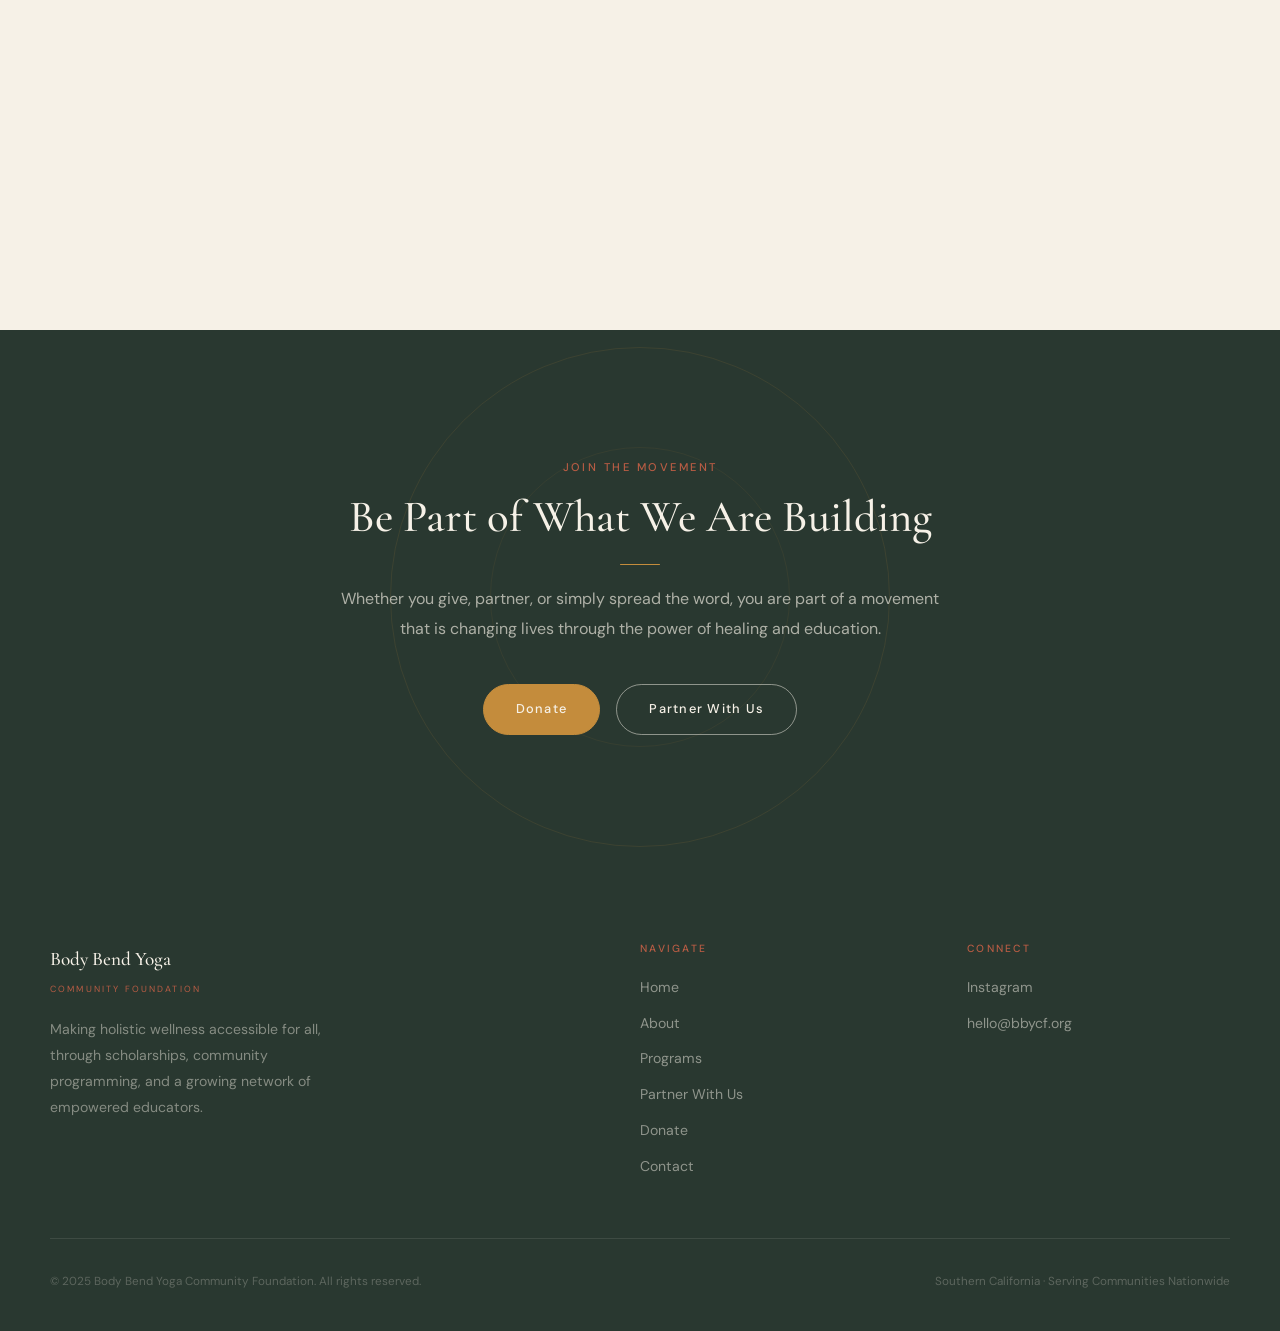
==== commit 76ee5a8c: "Update name to Body Bend Yoga Community Foundation across all pages Co-Authored-By: Claude Sonnet 4." ====
--- a/about.html
+++ b/about.html
@@ -3,8 +3,8 @@
 <head>
   <meta charset="UTF-8" />
   <meta name="viewport" content="width=device-width, initial-scale=1.0" />
-  <title>About | Body Bend Yoga Foundation</title>
-  <meta name="description" content="Learn about Body Bend Yoga Foundation's mission to fund wellness educators and expand healing access across Southern California and nationwide." />
+  <title>About | Body Bend Yoga Community Foundation</title>
+  <meta name="description" content="Learn about Body Bend Yoga Community Foundation's mission to fund wellness educators and expand healing access across Southern California and nationwide." />
   <link rel="preconnect" href="https://fonts.googleapis.com" />
   <link rel="preconnect" href="https://fonts.gstatic.com" crossorigin />
   <link href="https://fonts.googleapis.com/css2?family=Cormorant+Garamond:ital,wght@0,400;0,500;0,600;1,400;1,500;1,600&family=DM+Sans:wght@300;400;500&display=swap" rel="stylesheet" />
@@ -16,7 +16,7 @@
     <div class="nav-inner">
       <a href="index.html" class="nav-logo">
         <span class="nav-logo-main">Body Bend Yoga</span>
-        <span class="nav-logo-sub">Foundation</span>
+        <span class="nav-logo-sub">Community Foundation</span>
       </a>
       <ul class="nav-links">
         <li><a href="about.html">About</a></li>
@@ -33,7 +33,7 @@
       <span class="label fade-up">Our Foundation</span>
       <h1 class="fade-up">Rooted in <em>Community.</em><br />Built for the Healers.</h1>
       <div class="divider fade-up"></div>
-      <p class="fade-up">Body Bend Yoga Foundation was born from a simple truth: the people who teach healing often cannot afford to be healed themselves. We are here to change that.</p>
+      <p class="fade-up">Body Bend Yoga Community Foundation was born from a simple truth: the people who teach healing often cannot afford to be healed themselves. We are here to change that.</p>
     </div>
   </section>
 
@@ -44,7 +44,7 @@
         <span class="label fade-up">Mission</span>
         <h3 class="fade-up">What We Do</h3>
         <div class="divider fade-up"></div>
-        <p class="fade-up">Body Bend Yoga Foundation is committed to making holistic wellness accessible for all. We provide free and low-cost yoga services to underserved communities, offer inclusive corporate wellness programs, and fund scholarships for wellness educators so they can continue deepening their knowledge and expanding their practice.</p>
+        <p class="fade-up">Body Bend Yoga Community Foundation is committed to making holistic wellness accessible for all. We provide free and low-cost yoga services to underserved communities, offer inclusive corporate wellness programs, and fund scholarships for wellness educators so they can continue deepening their knowledge and expanding their practice.</p>
         <p class="fade-up">We address the growing need for healing and self-regulation by equipping individuals with empowering tools through yoga, mindfulness, and community care.</p>
       </div>
       <div class="mv-block">
@@ -115,7 +115,7 @@
         <h2 class="fade-up">Why This Foundation Exists</h2>
         <div class="divider fade-up"></div>
         <p class="fade-up">The wellness industry is booming — and yet the teachers who make it possible are among the least financially supported professionals in the country. Trainings cost $3,000 to $10,000. Class pay ranges from $25 to $75. The math does not add up.</p>
-        <p class="fade-up">Body Bend Yoga Foundation was created to bridge that gap. Founded by wellness educators who lived this reality, BBYCF exists so that teachers never have to choose between deepening their practice and paying their bills.</p>
+        <p class="fade-up">Body Bend Yoga Community Foundation was created to bridge that gap. Founded by wellness educators who lived this reality, BBYCF exists so that teachers never have to choose between deepening their practice and paying their bills.</p>
         <p class="fade-up">We started in Southern California — hosting community classes, workshops, and wellness events — and we are building toward a national network of funded, empowered educators who carry healing into every corner of this country.</p>
         <br />
         <a href="partner.html" class="btn btn-outline-rose fade-up">Support the Mission</a>
@@ -127,7 +127,7 @@
   <section class="leadership">
     <div class="leadership-inner">
       <div class="leadership-photo fade-up">
-        <img src="images/Drew%20Muse%20Headshots.JPG" alt="Drew Muse, President of Body Bend Yoga Foundation" />
+        <img src="images/Drew%20Muse%20Headshots.JPG" alt="Drew Muse, President of Body Bend Yoga Community Foundation" />
         <div class="leadership-photo-tag">
           <span>Founder &amp; President</span>
         </div>
@@ -137,7 +137,7 @@
         <h2 class="leader-name fade-up">Drew Muse</h2>
         <span class="leader-title fade-up">President (CEO) &amp; Treasurer</span>
         <div class="divider fade-up"></div>
-        <p class="fade-up">Drew Muse is a wellness educator and community builder whose vision drives Body Bend Yoga Foundation. Having experienced firsthand the financial barriers that prevent teachers from deepening their practice, Drew created BBYCF to ensure that no educator has to choose between growth and stability.</p>
+        <p class="fade-up">Drew Muse is a wellness educator and community builder whose vision drives Body Bend Yoga Community Foundation. Having experienced firsthand the financial barriers that prevent teachers from deepening their practice, Drew created BBYCF to ensure that no educator has to choose between growth and stability.</p>
         <p class="fade-up">Under Drew's leadership, the foundation is building a nationwide network of empowered wellness practitioners equipped to serve their communities with knowledge, confidence, and care.</p>
         <div class="board-list fade-up">
           <span class="board-list-label">Board of Directors</span>
@@ -171,7 +171,7 @@
       <div class="footer-grid">
         <div class="footer-brand">
           <div class="footer-brand-name">Body Bend Yoga</div>
-          <div class="footer-brand-sub">Foundation</div>
+          <div class="footer-brand-sub">Community Foundation</div>
           <p>Making holistic wellness accessible for all, through scholarships, community programming, and a growing network of empowered educators.</p>
         </div>
         <div class="footer-col">
@@ -190,7 +190,7 @@
         </div>
       </div>
       <div class="footer-bottom">
-        <span>© 2025 Body Bend Yoga Foundation. All rights reserved.</span>
+        <span>© 2025 Body Bend Yoga Community Foundation. All rights reserved.</span>
         <span>Southern California &middot; Serving Communities Nationwide</span>
       </div>
     </div>
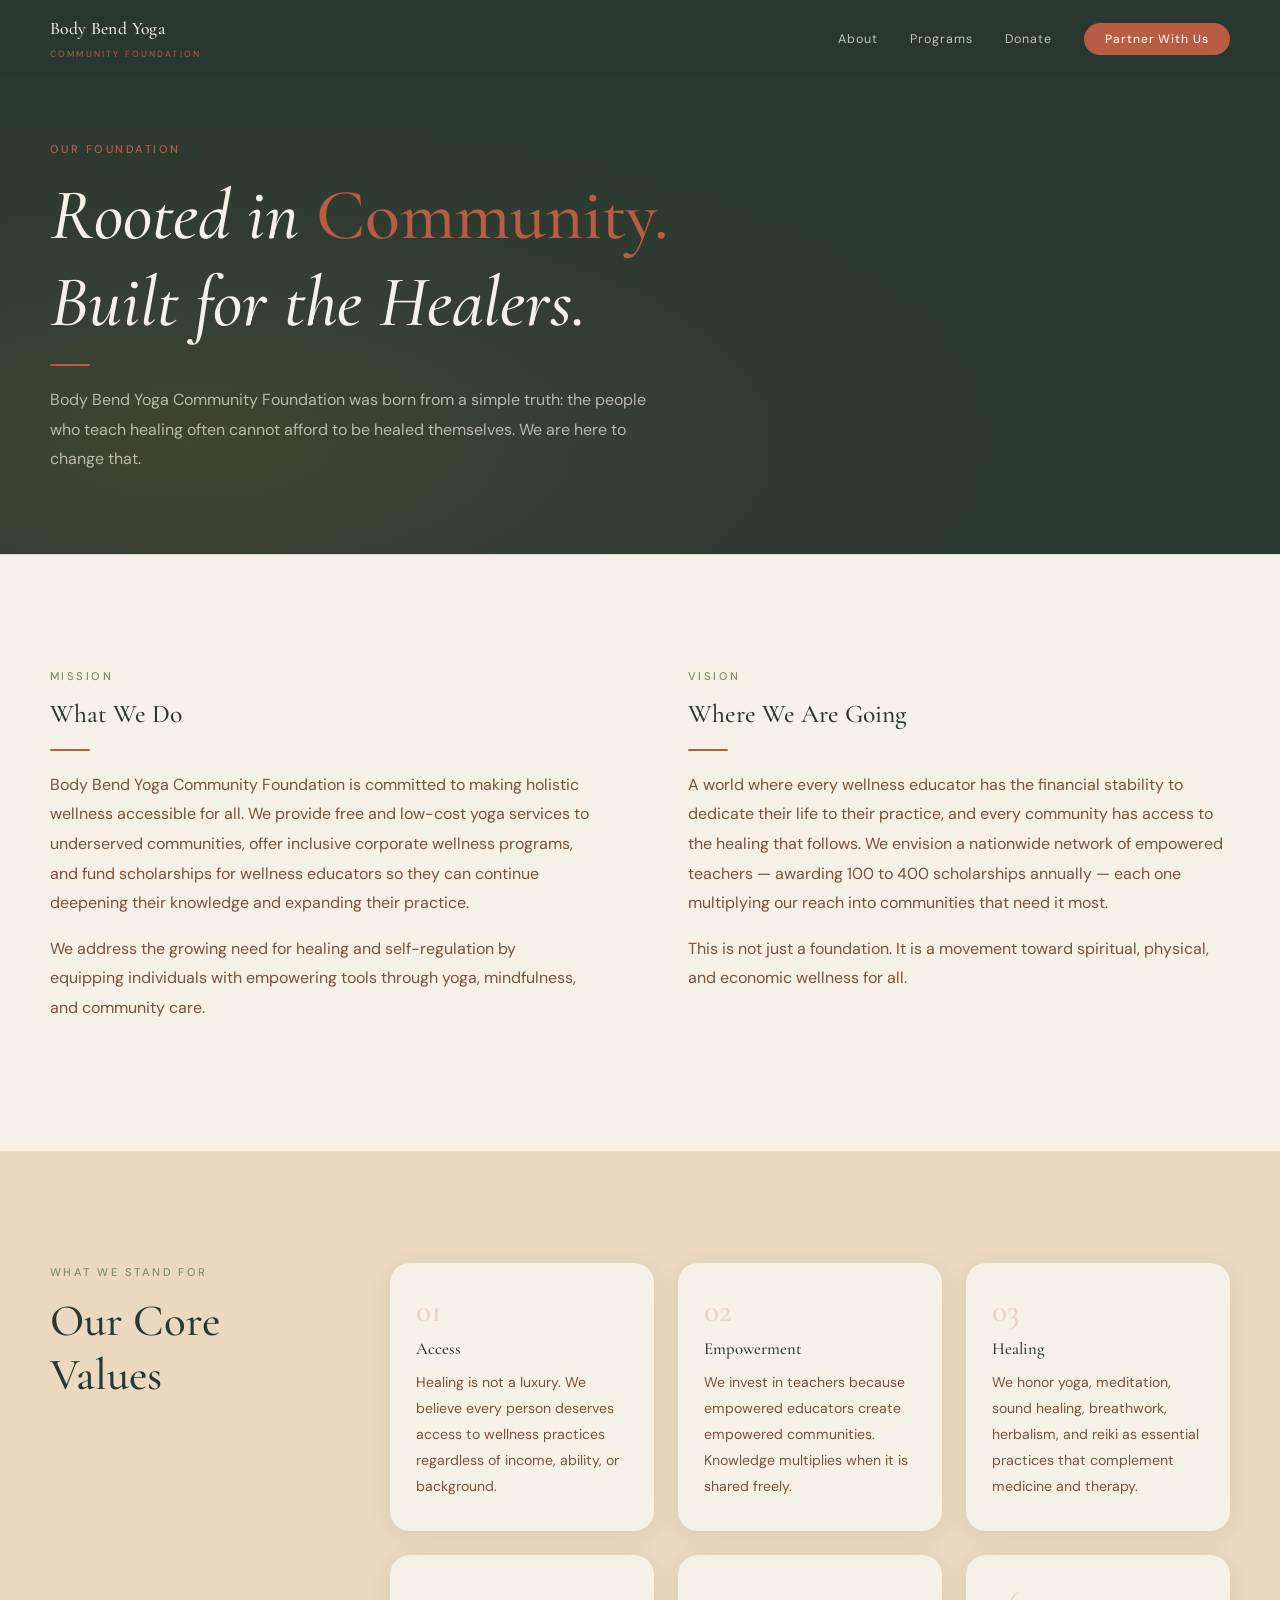
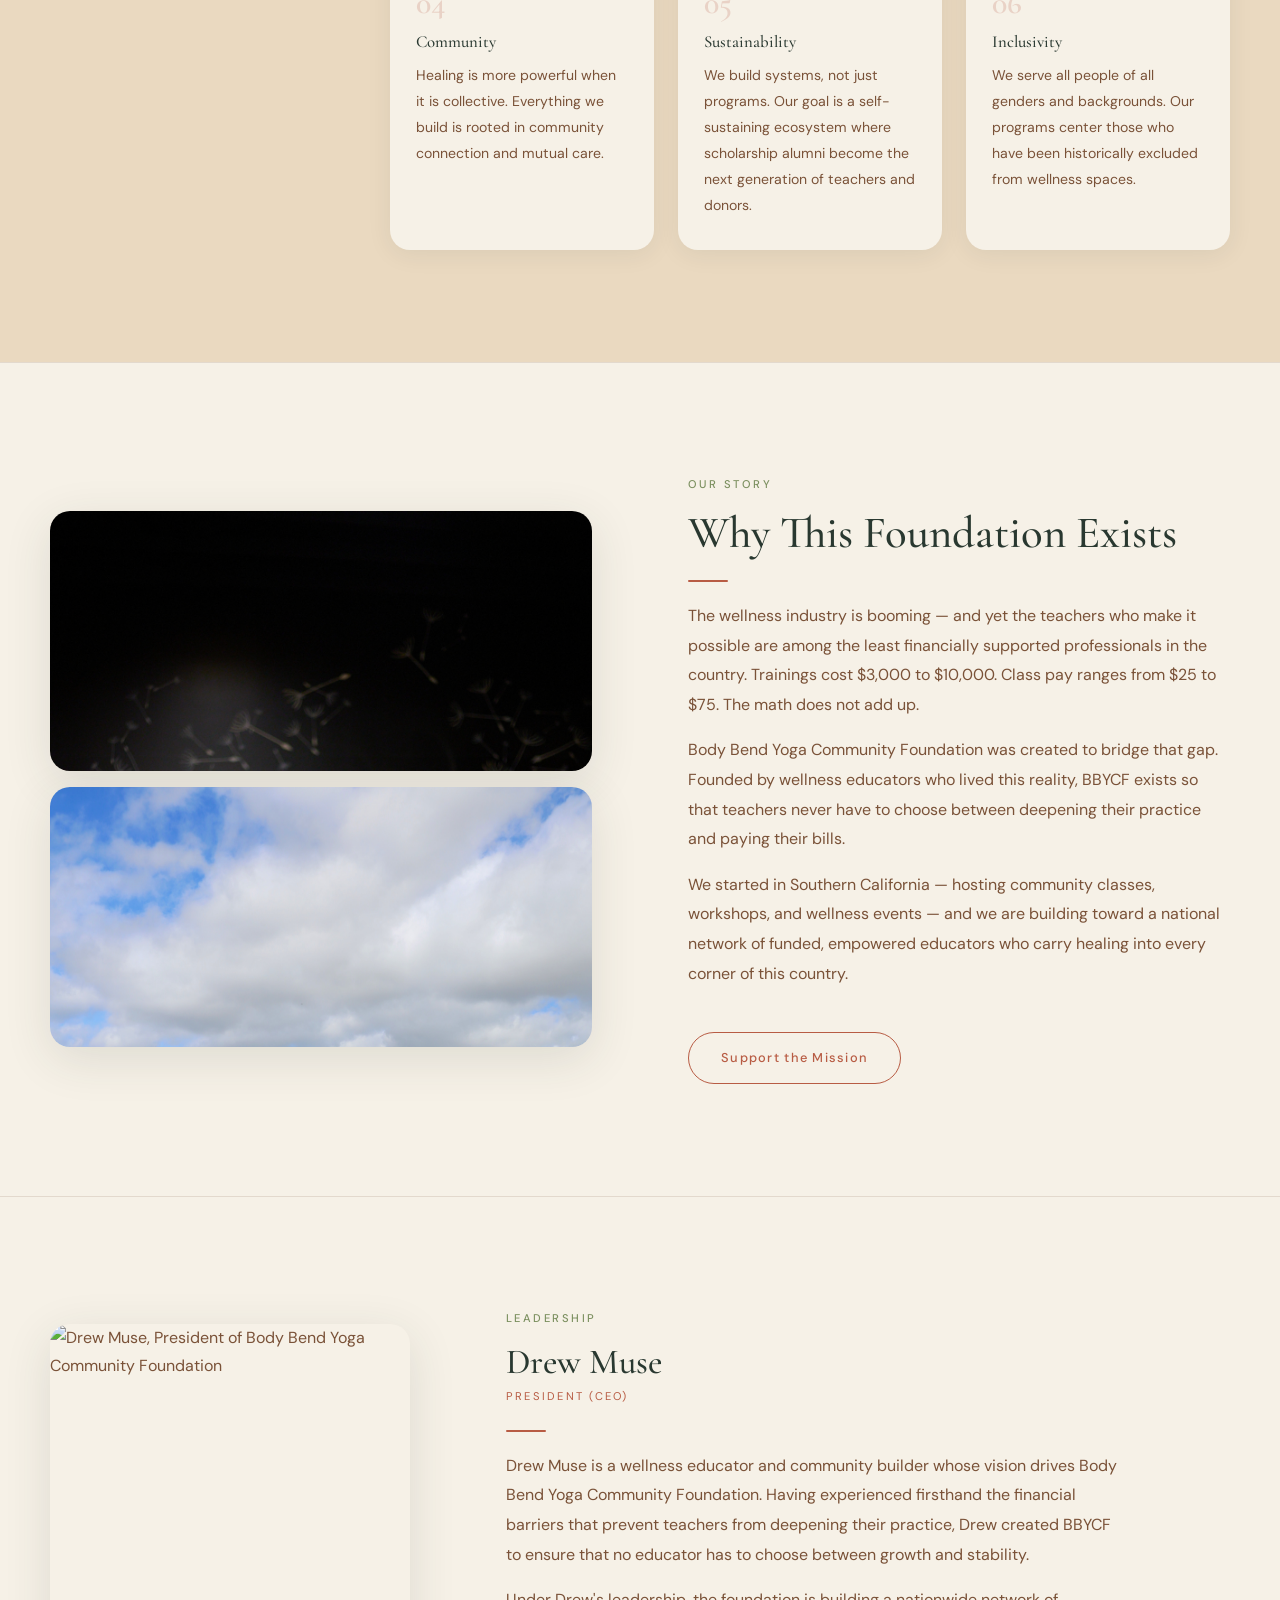
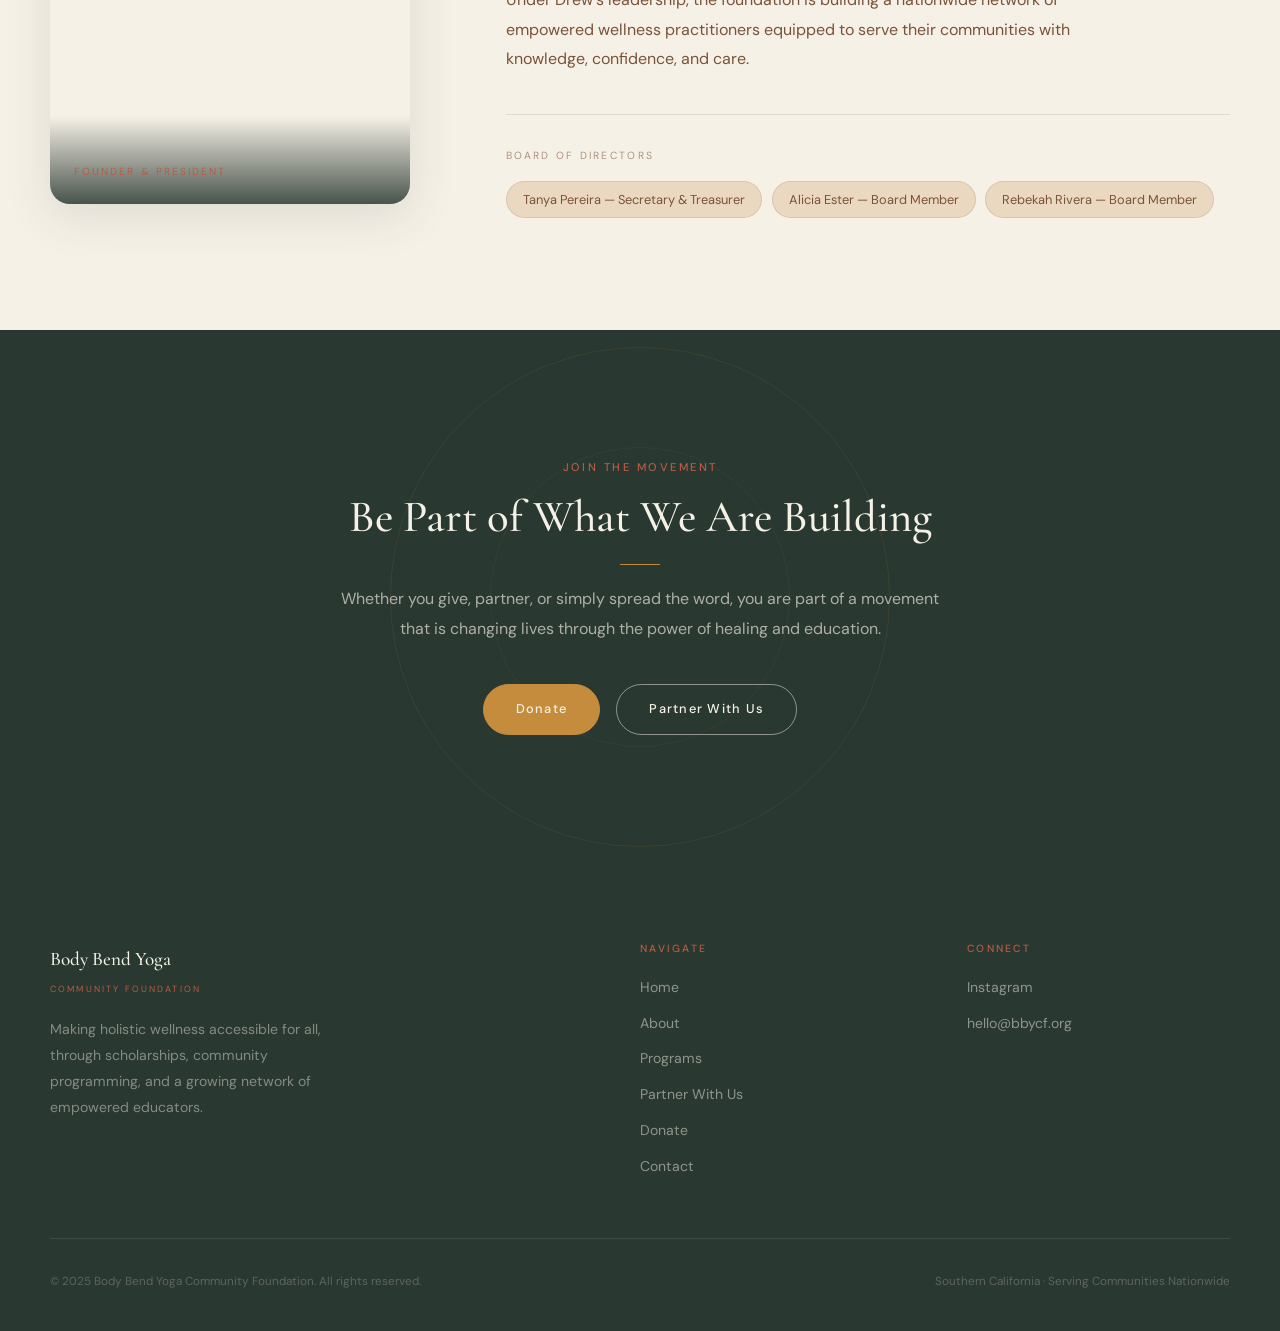
==== commit cf68c03d: "Update leadership titles: Drew as President (CEO), Tanya as Secretary & Treasurer Co-Authored-By: Cl" ====
--- a/about.html
+++ b/about.html
@@ -135,14 +135,14 @@
       <div class="leadership-text">
         <span class="label fade-up">Leadership</span>
         <h2 class="leader-name fade-up">Drew Muse</h2>
-        <span class="leader-title fade-up">President (CEO) &amp; Treasurer</span>
+        <span class="leader-title fade-up">President (CEO)</span>
         <div class="divider fade-up"></div>
         <p class="fade-up">Drew Muse is a wellness educator and community builder whose vision drives Body Bend Yoga Community Foundation. Having experienced firsthand the financial barriers that prevent teachers from deepening their practice, Drew created BBYCF to ensure that no educator has to choose between growth and stability.</p>
         <p class="fade-up">Under Drew's leadership, the foundation is building a nationwide network of empowered wellness practitioners equipped to serve their communities with knowledge, confidence, and care.</p>
         <div class="board-list fade-up">
           <span class="board-list-label">Board of Directors</span>
           <div class="board-members">
-            <span class="board-member">Tanya Pereira &mdash; Secretary</span>
+            <span class="board-member">Tanya Pereira &mdash; Secretary &amp; Treasurer</span>
             <span class="board-member">Alicia Ester &mdash; Board Member</span>
             <span class="board-member">Rebekah Rivera &mdash; Board Member</span>
           </div>
--- a/styles.css
+++ b/styles.css
@@ -282,9 +282,9 @@
 .hero-bg {
   position: absolute;
   inset: 0;
-  background-image: url('images/hero.jpg.jpg');
+  background-image: url('images/6a25bd227867eaf8a1f1d8aca8cb63e7.jpg');
   background-size: cover;
-  background-position: center top;
+  background-position: center center;
   transform: scale(1.04);
   transition: transform 10s ease;
 }
@@ -475,7 +475,7 @@
   width: 100%;
   height: 240px;
   object-fit: cover;
-  object-position: center top;
+  object-position: center 65%;
 }
 
 .story-card-body { padding: 1.8rem; }
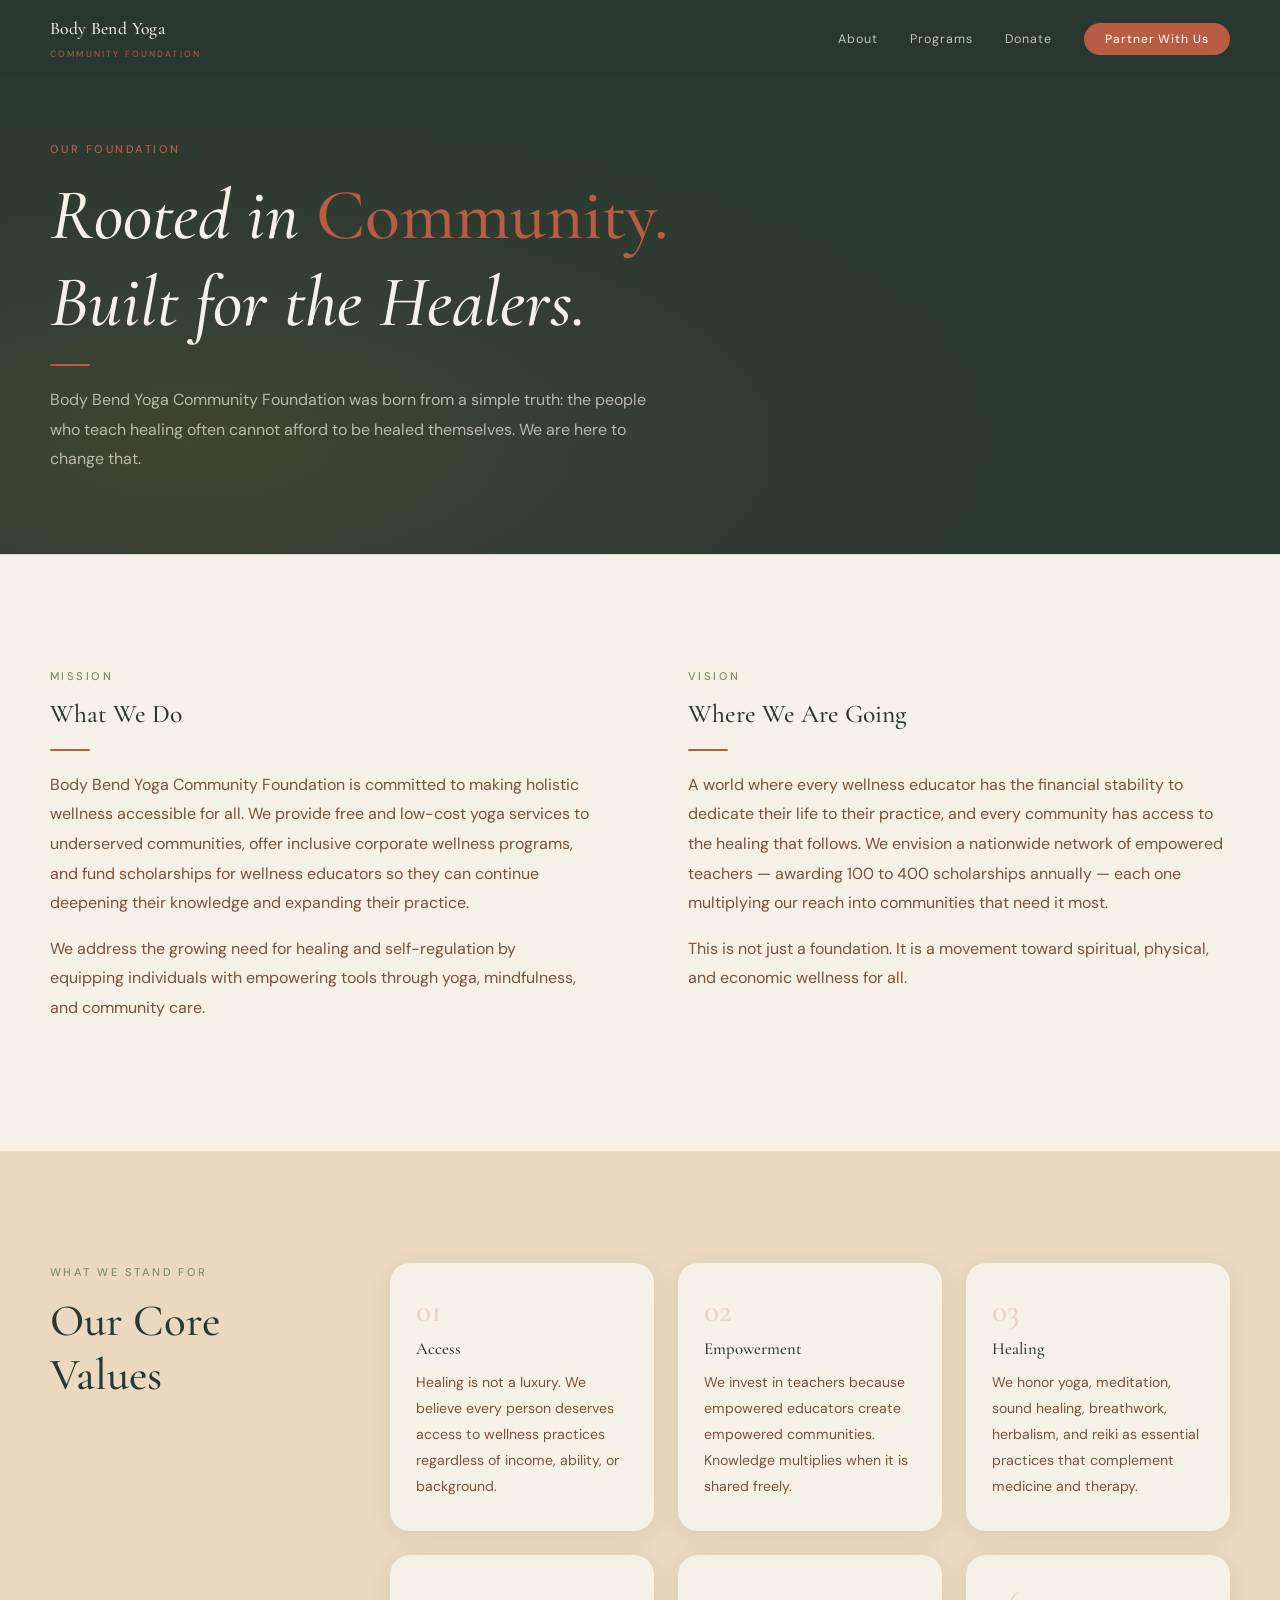
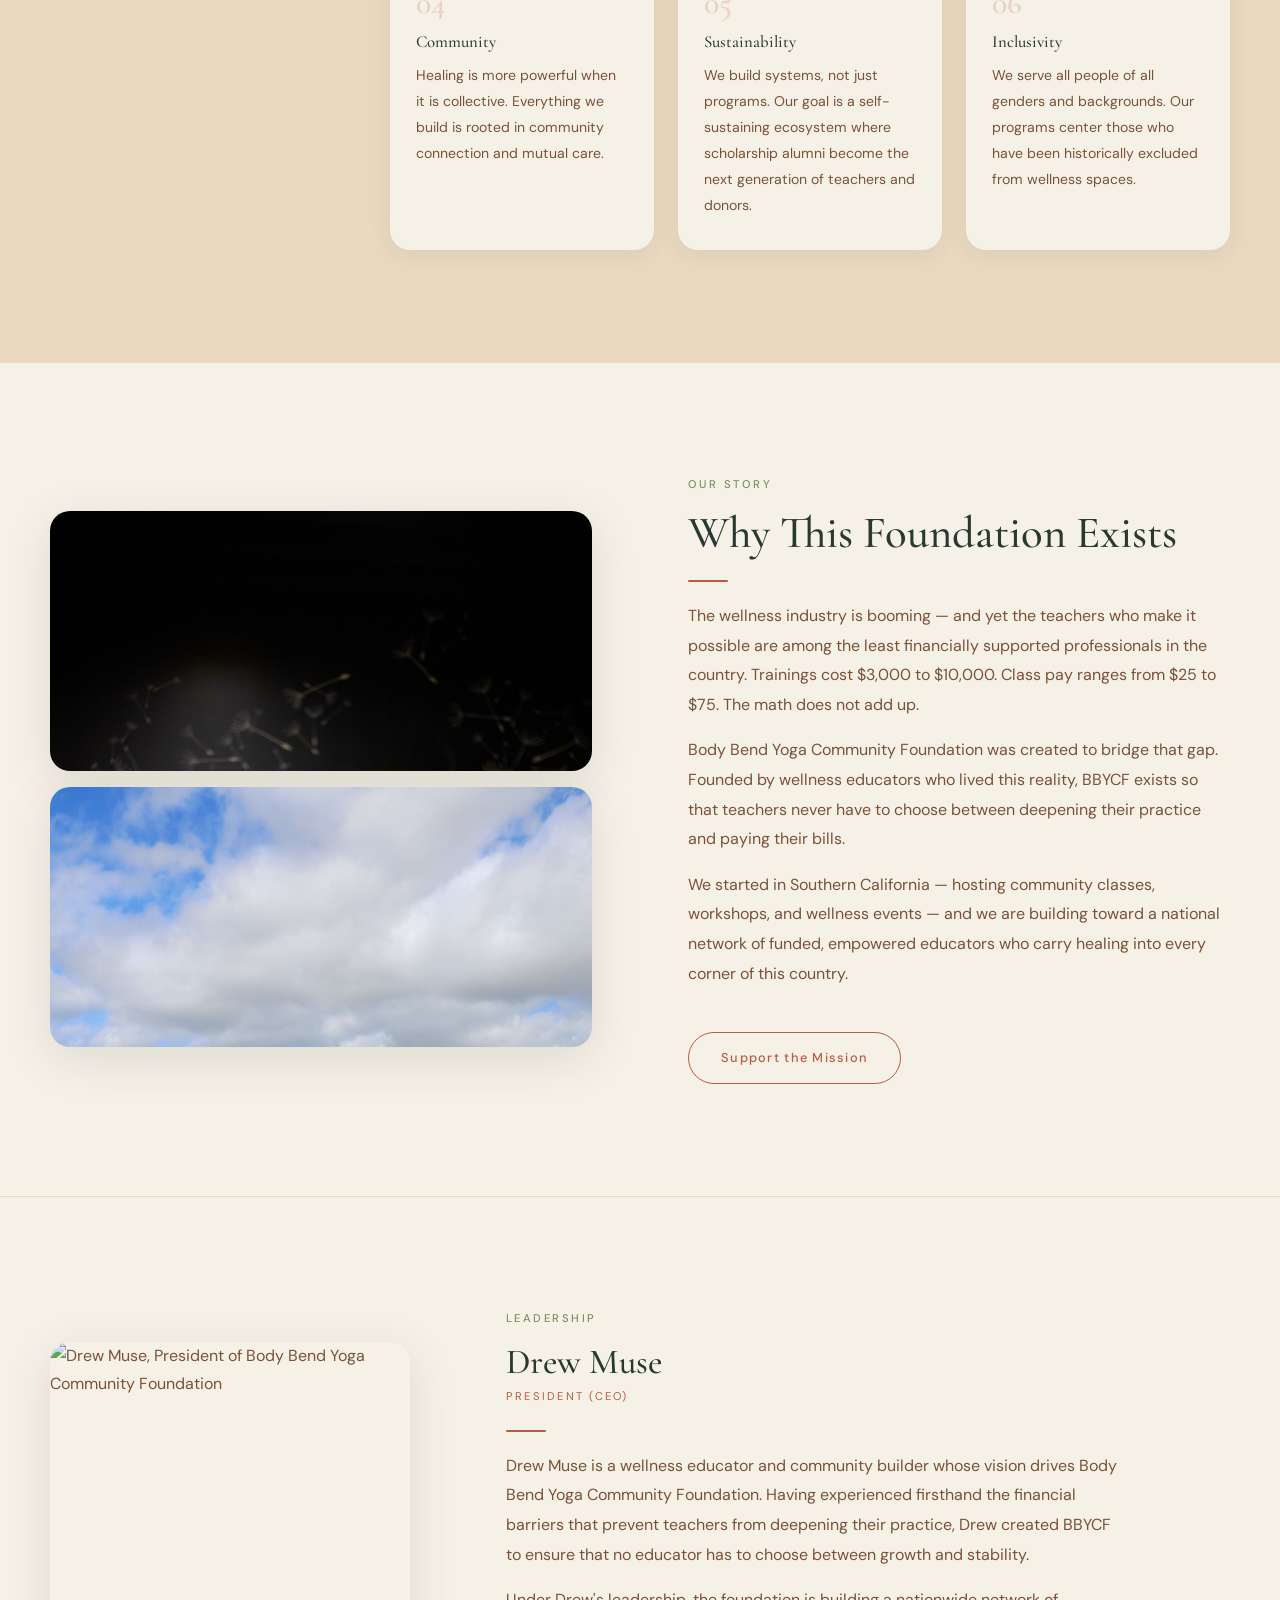
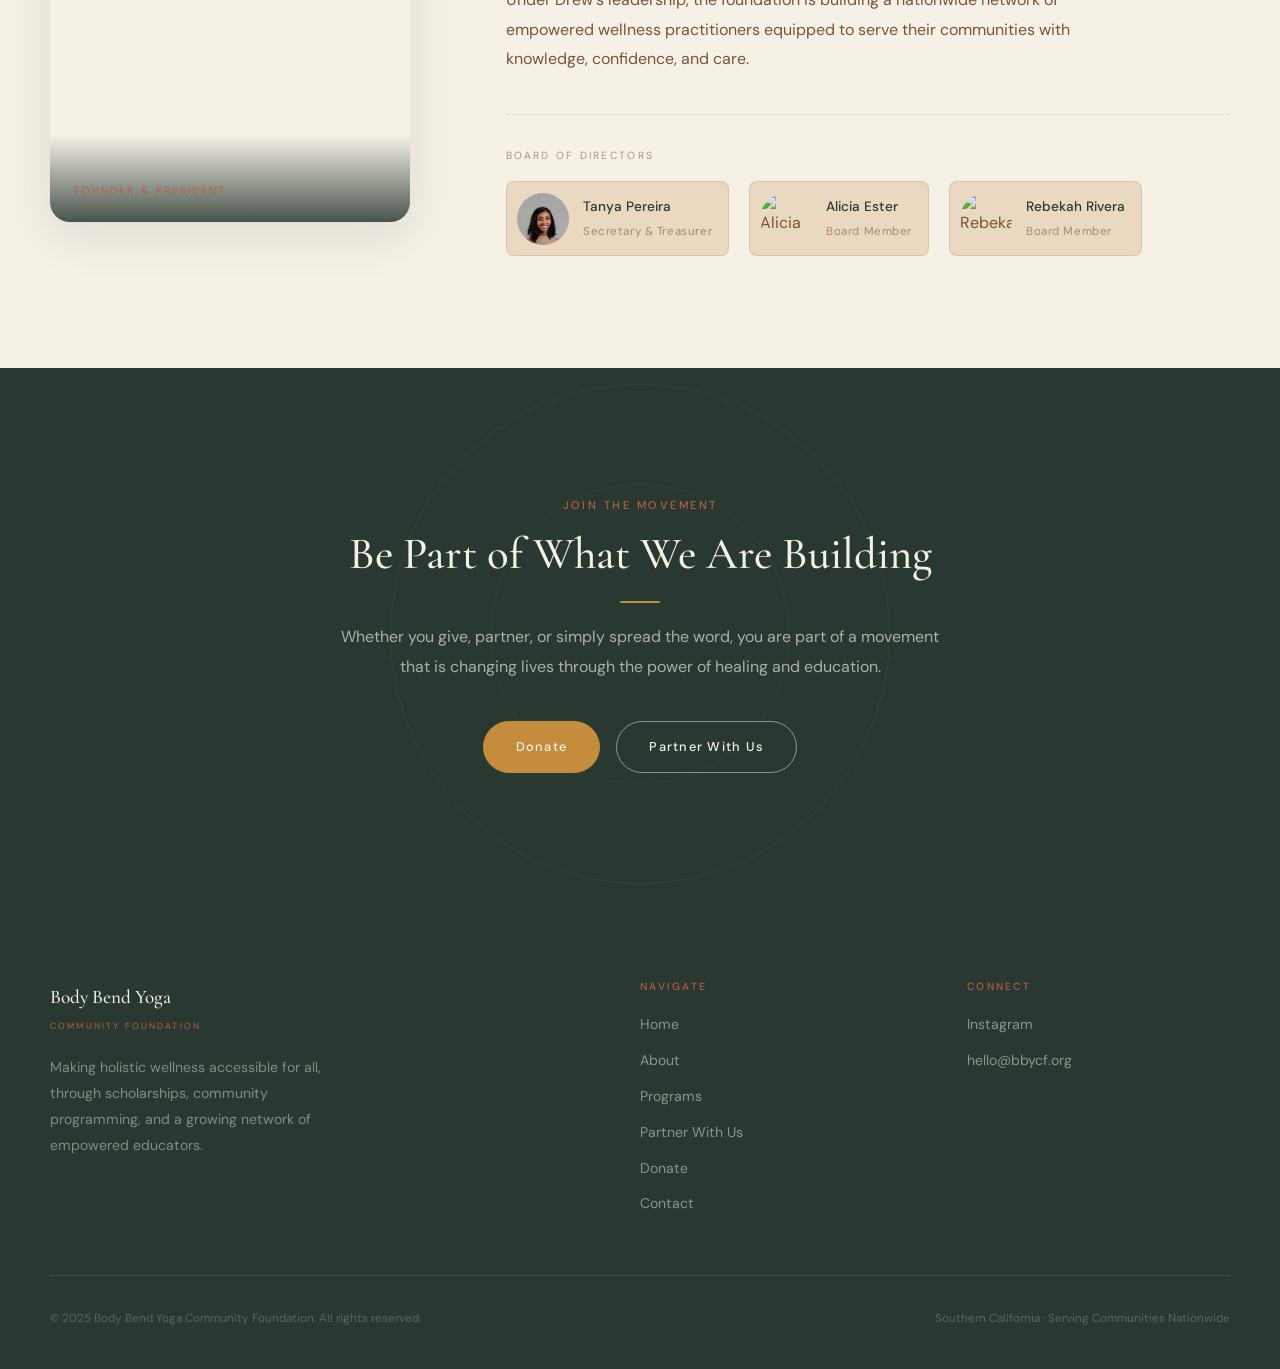
==== commit 4af60072: "Add board member photos to About page Co-Authored-By: Claude Sonnet 4.6 <noreply@anthropic.com>" ====
--- a/about.html
+++ b/about.html
@@ -142,9 +142,33 @@
         <div class="board-list fade-up">
           <span class="board-list-label">Board of Directors</span>
           <div class="board-members">
-            <span class="board-member">Tanya Pereira &mdash; Secretary &amp; Treasurer</span>
-            <span class="board-member">Alicia Ester &mdash; Board Member</span>
-            <span class="board-member">Rebekah Rivera &mdash; Board Member</span>
+            <div class="board-member-card">
+              <div class="board-member-photo">
+                <img src="images/board member Tanya Pereira.jpg" alt="Tanya Pereira" />
+              </div>
+              <div class="board-member-info">
+                <span class="board-member-name">Tanya Pereira</span>
+                <span class="board-member-role">Secretary &amp; Treasurer</span>
+              </div>
+            </div>
+            <div class="board-member-card">
+              <div class="board-member-photo">
+                <img src="images/Alicia Ester - Board Member.jpeg" alt="Alicia Ester" />
+              </div>
+              <div class="board-member-info">
+                <span class="board-member-name">Alicia Ester</span>
+                <span class="board-member-role">Board Member</span>
+              </div>
+            </div>
+            <div class="board-member-card">
+              <div class="board-member-photo">
+                <img src="images/Rebekah Rivera - Board Member.jpg" alt="Rebekah Rivera" />
+              </div>
+              <div class="board-member-info">
+                <span class="board-member-name">Rebekah Rivera</span>
+                <span class="board-member-role">Board Member</span>
+              </div>
+            </div>
           </div>
         </div>
       </div>
--- a/styles.css
+++ b/styles.css
@@ -744,22 +744,60 @@
   display: block;
 }
 
-.board-members { display: flex; flex-wrap: wrap; gap: 0.6rem; }
-
-.board-member {
+.board-members { display: flex; flex-wrap: wrap; gap: 1.25rem; margin-top: 0.5rem; }
+
+.board-member-card {
+  display: flex;
+  align-items: center;
+  gap: 0.85rem;
   background: var(--blush-cream);
   border: 1px solid var(--border);
-  border-radius: var(--radius-pill);
-  padding: 0.4rem 1rem;
-  font-size: 0.8rem;
-  color: var(--text-body);
+  border-radius: 0.5rem;
+  padding: 0.65rem 1rem 0.65rem 0.65rem;
   transition: all var(--transition);
 }
 
-.board-member:hover {
+.board-member-card:hover {
   background: var(--deep-plum);
+  border-color: var(--deep-plum);
+}
+
+.board-member-card:hover .board-member-name,
+.board-member-card:hover .board-member-role {
   color: var(--petal-white);
-  border-color: var(--deep-plum);
+}
+
+.board-member-photo {
+  width: 52px;
+  height: 52px;
+  border-radius: 50%;
+  overflow: hidden;
+  flex-shrink: 0;
+}
+
+.board-member-photo img {
+  width: 100%;
+  height: 100%;
+  object-fit: cover;
+  object-position: top;
+}
+
+.board-member-info {
+  display: flex;
+  flex-direction: column;
+  gap: 0.15rem;
+}
+
+.board-member-name {
+  font-size: 0.85rem;
+  font-weight: 500;
+  color: var(--text-heading);
+}
+
+.board-member-role {
+  font-size: 0.72rem;
+  color: var(--text-muted);
+  letter-spacing: 0.05em;
 }
 
 /* === DONOR APPEAL === */
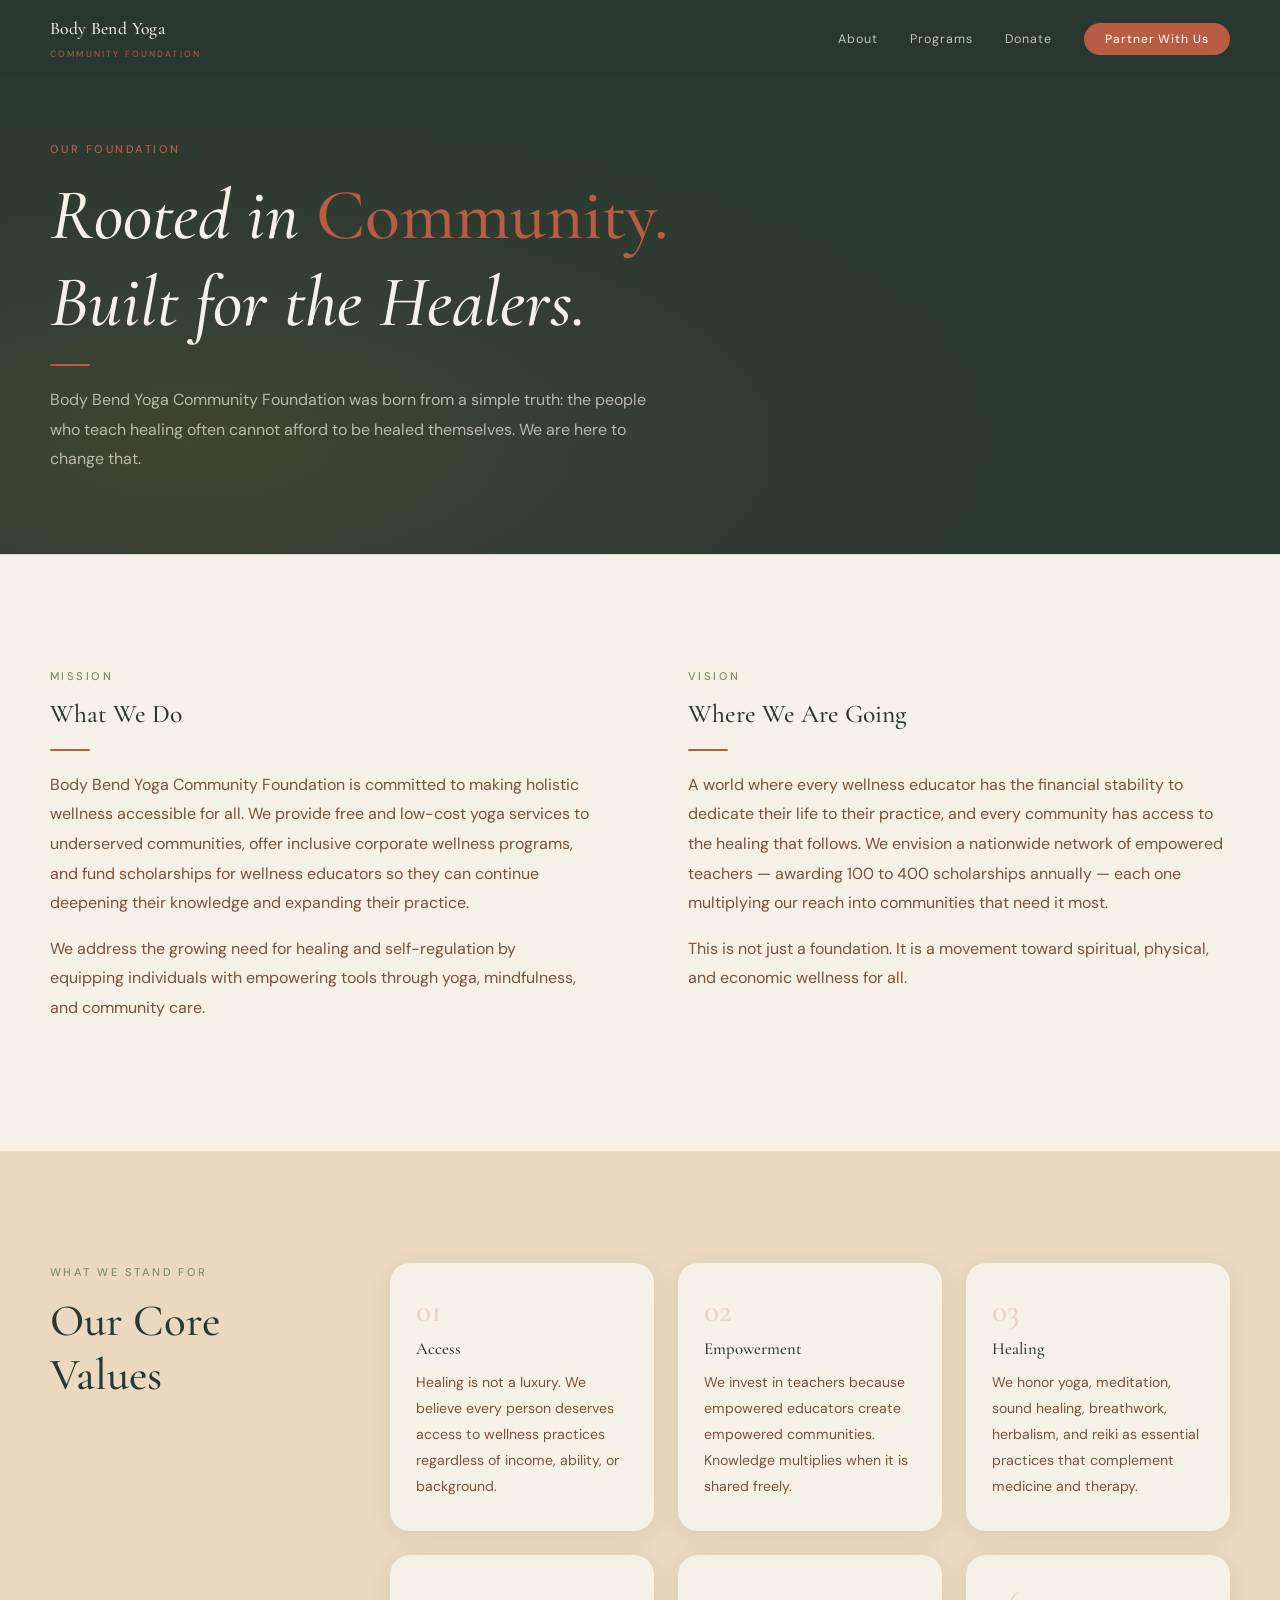
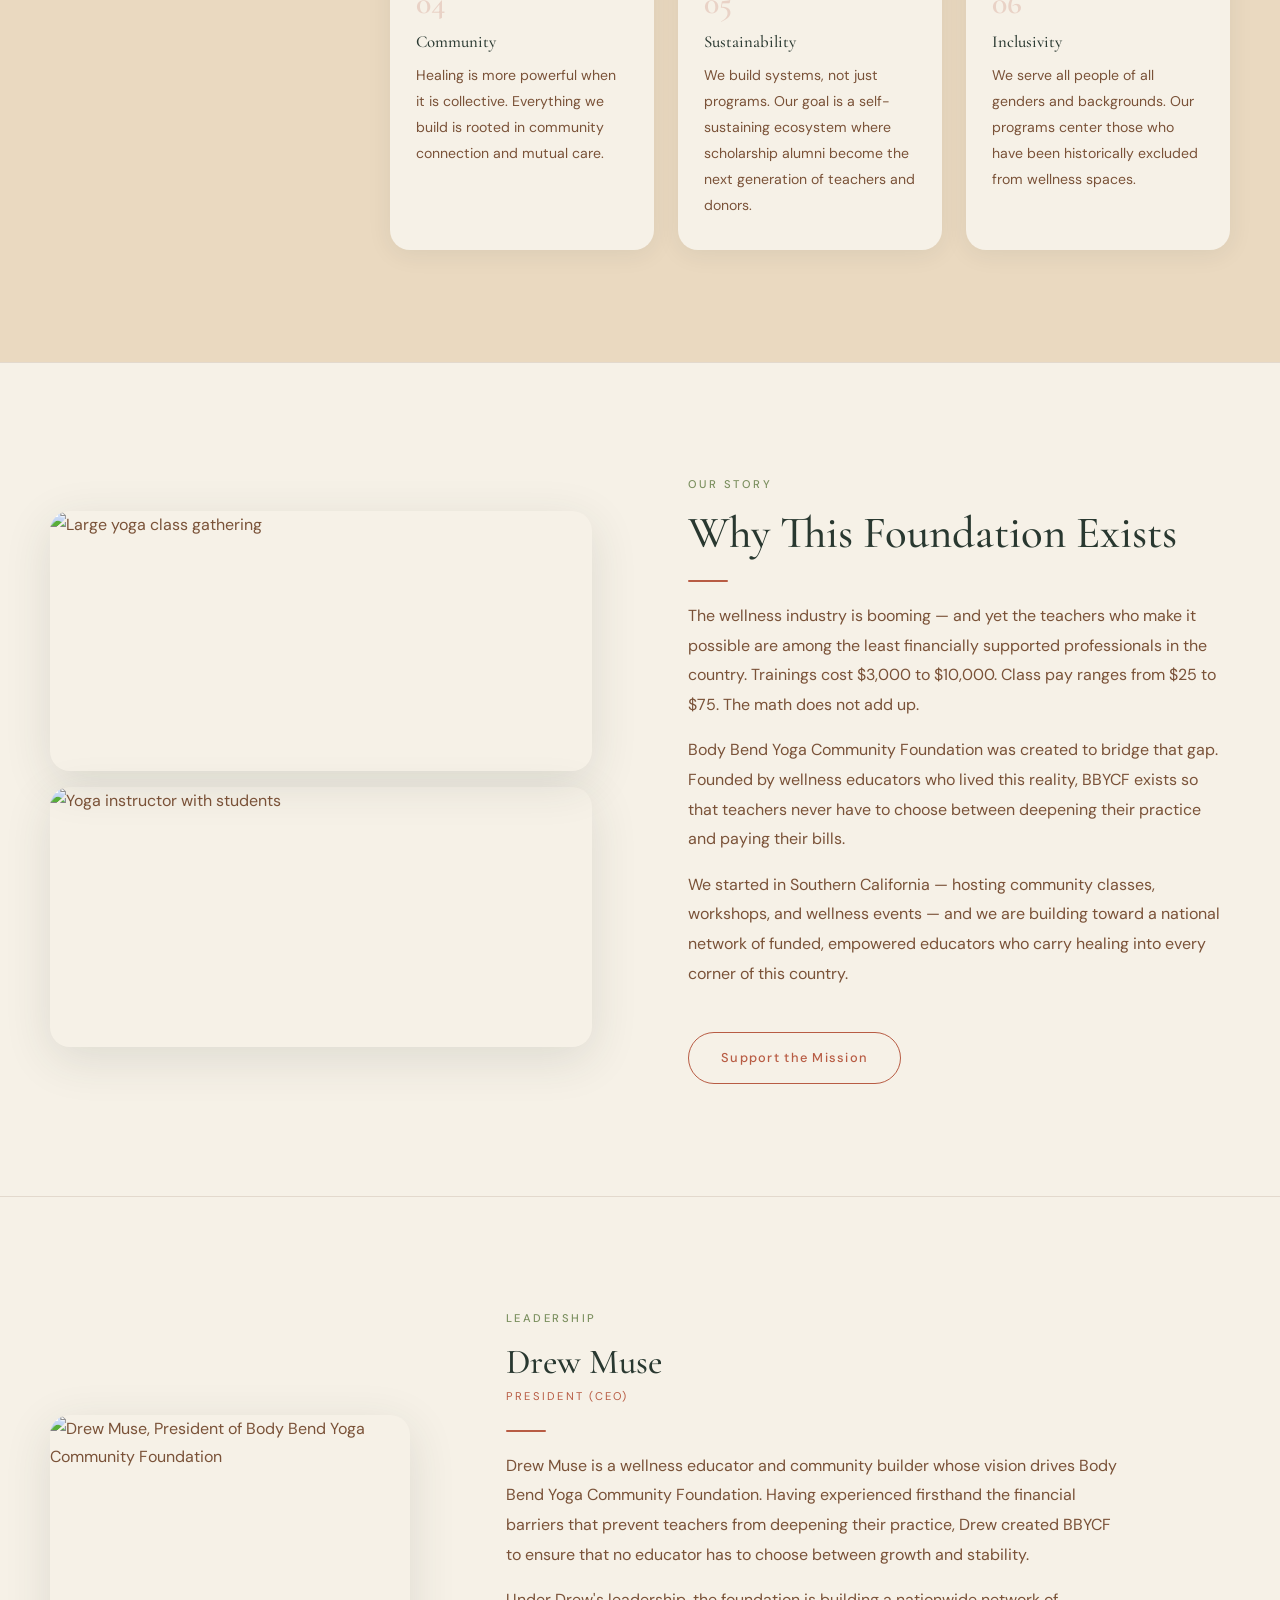
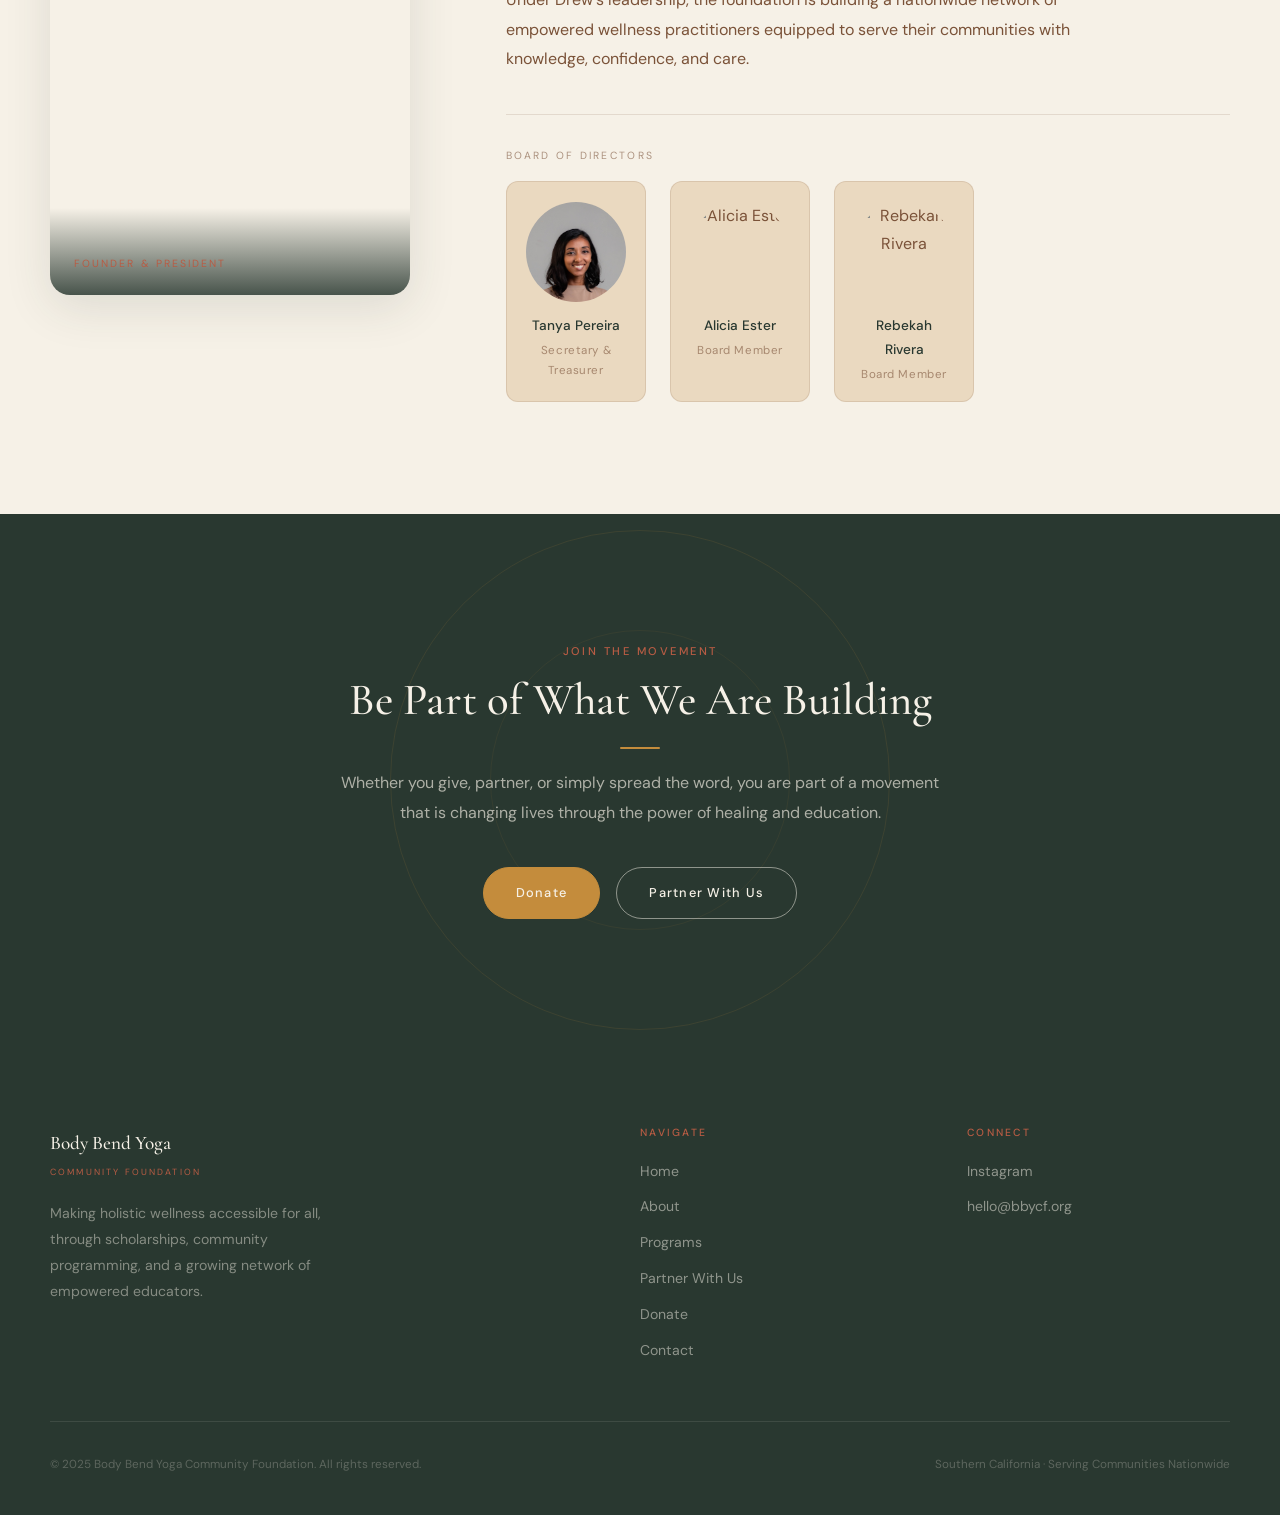
==== commit 922e1103: "Update story section photos with new yoga community images Co-Authored-By: Claude Sonnet 4.6 <norepl" ====
--- a/about.html
+++ b/about.html
@@ -104,10 +104,10 @@
     <div class="story-inner">
       <div class="about-image-stack fade-up">
         <div class="about-image-small">
-          <img src="images/25-09-RA-MV--0863.jpg" alt="Yoga practitioner in meditation" />
+          <img src="images/IMG_1223.jpeg" alt="Large yoga class gathering" />
         </div>
         <div class="about-image-small">
-          <img src="images/62BCB2D3-2EAF-4B4A-B498-0E7D4D52316C.jpeg" alt="BBYCF community gathering" />
+          <img src="images/IMG_1224.jpeg" alt="Yoga instructor with students" />
         </div>
       </div>
       <div class="story-text">
--- a/styles.css
+++ b/styles.css
@@ -744,16 +744,19 @@
   display: block;
 }
 
-.board-members { display: flex; flex-wrap: wrap; gap: 1.25rem; margin-top: 0.5rem; }
+.board-members { display: flex; flex-wrap: wrap; gap: 1.5rem; margin-top: 0.5rem; }
 
 .board-member-card {
   display: flex;
+  flex-direction: column;
   align-items: center;
-  gap: 0.85rem;
+  text-align: center;
+  gap: 0.75rem;
   background: var(--blush-cream);
   border: 1px solid var(--border);
-  border-radius: 0.5rem;
-  padding: 0.65rem 1rem 0.65rem 0.65rem;
+  border-radius: 0.75rem;
+  padding: 1.25rem 1.25rem 1rem;
+  width: 140px;
   transition: all var(--transition);
 }
 
@@ -768,8 +771,8 @@
 }
 
 .board-member-photo {
-  width: 52px;
-  height: 52px;
+  width: 100px;
+  height: 100px;
   border-radius: 50%;
   overflow: hidden;
   flex-shrink: 0;
@@ -785,7 +788,7 @@
 .board-member-info {
   display: flex;
   flex-direction: column;
-  gap: 0.15rem;
+  gap: 0.2rem;
 }
 
 .board-member-name {
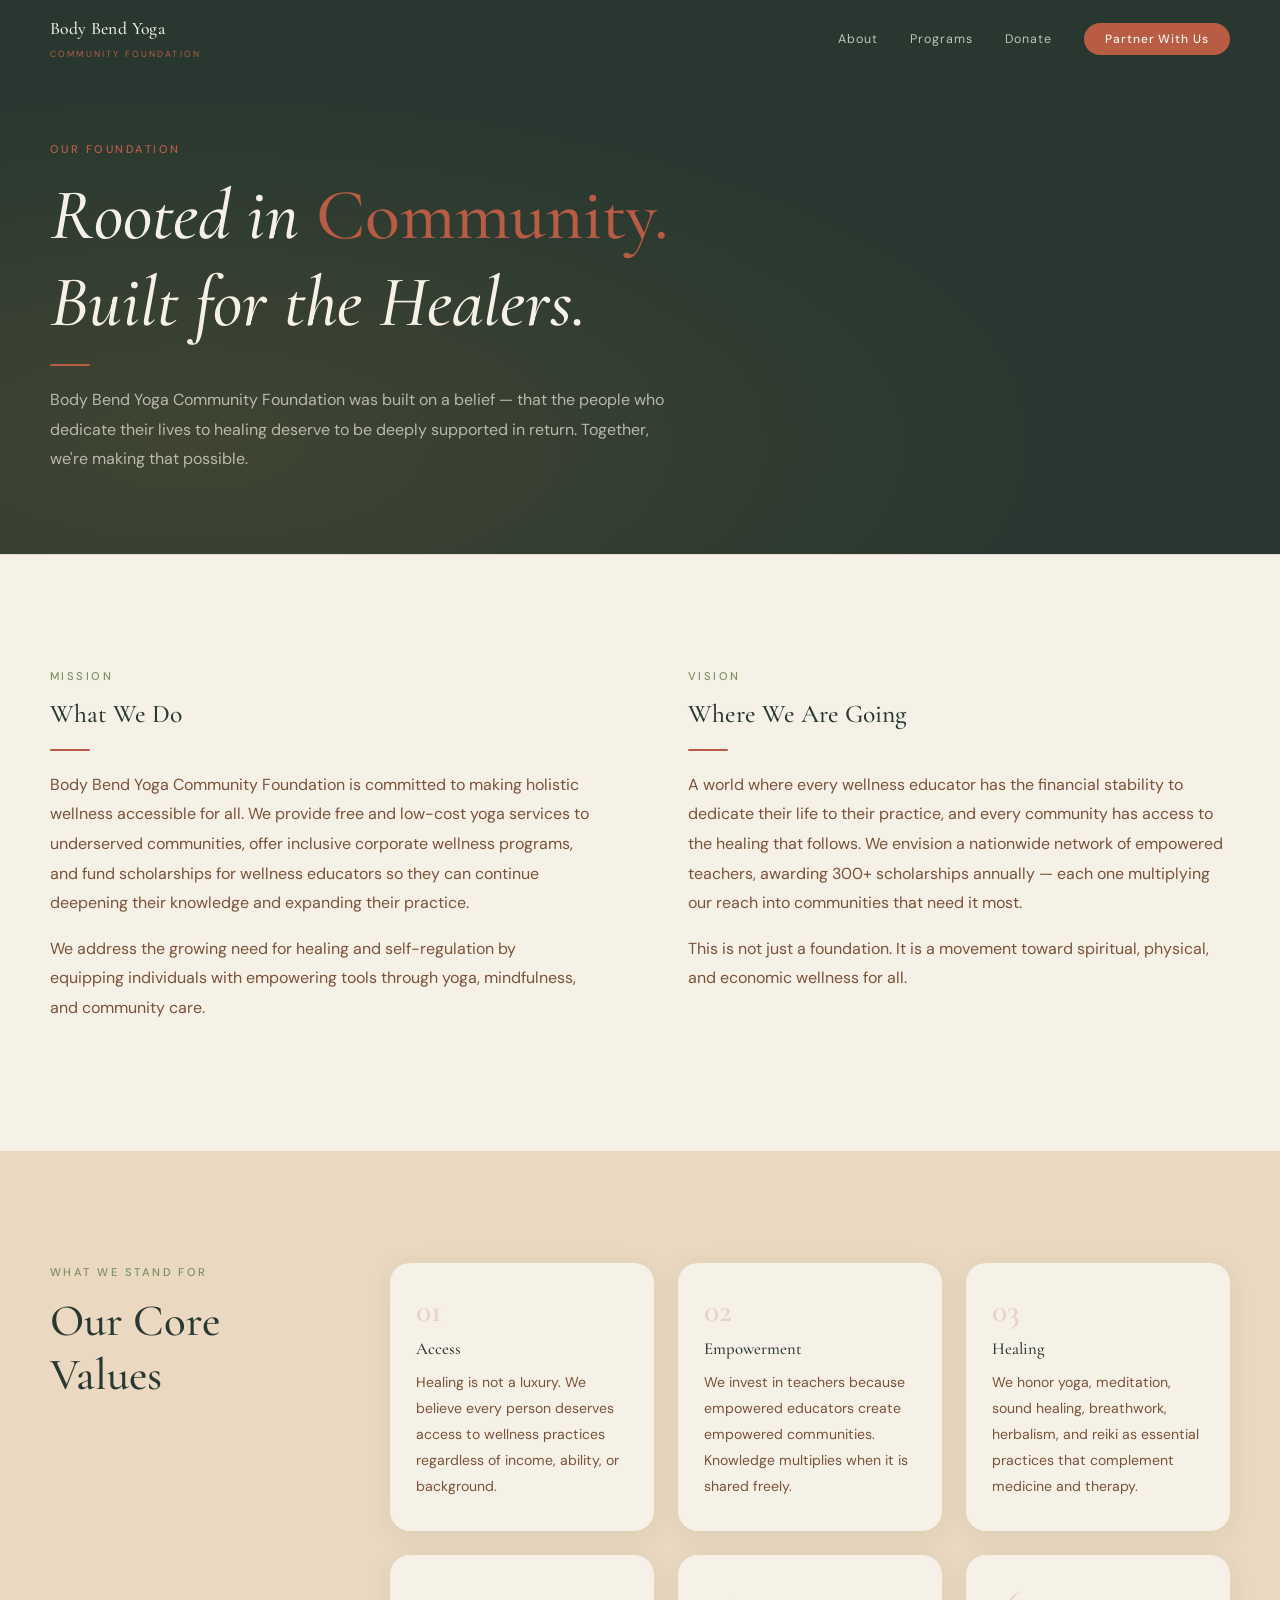
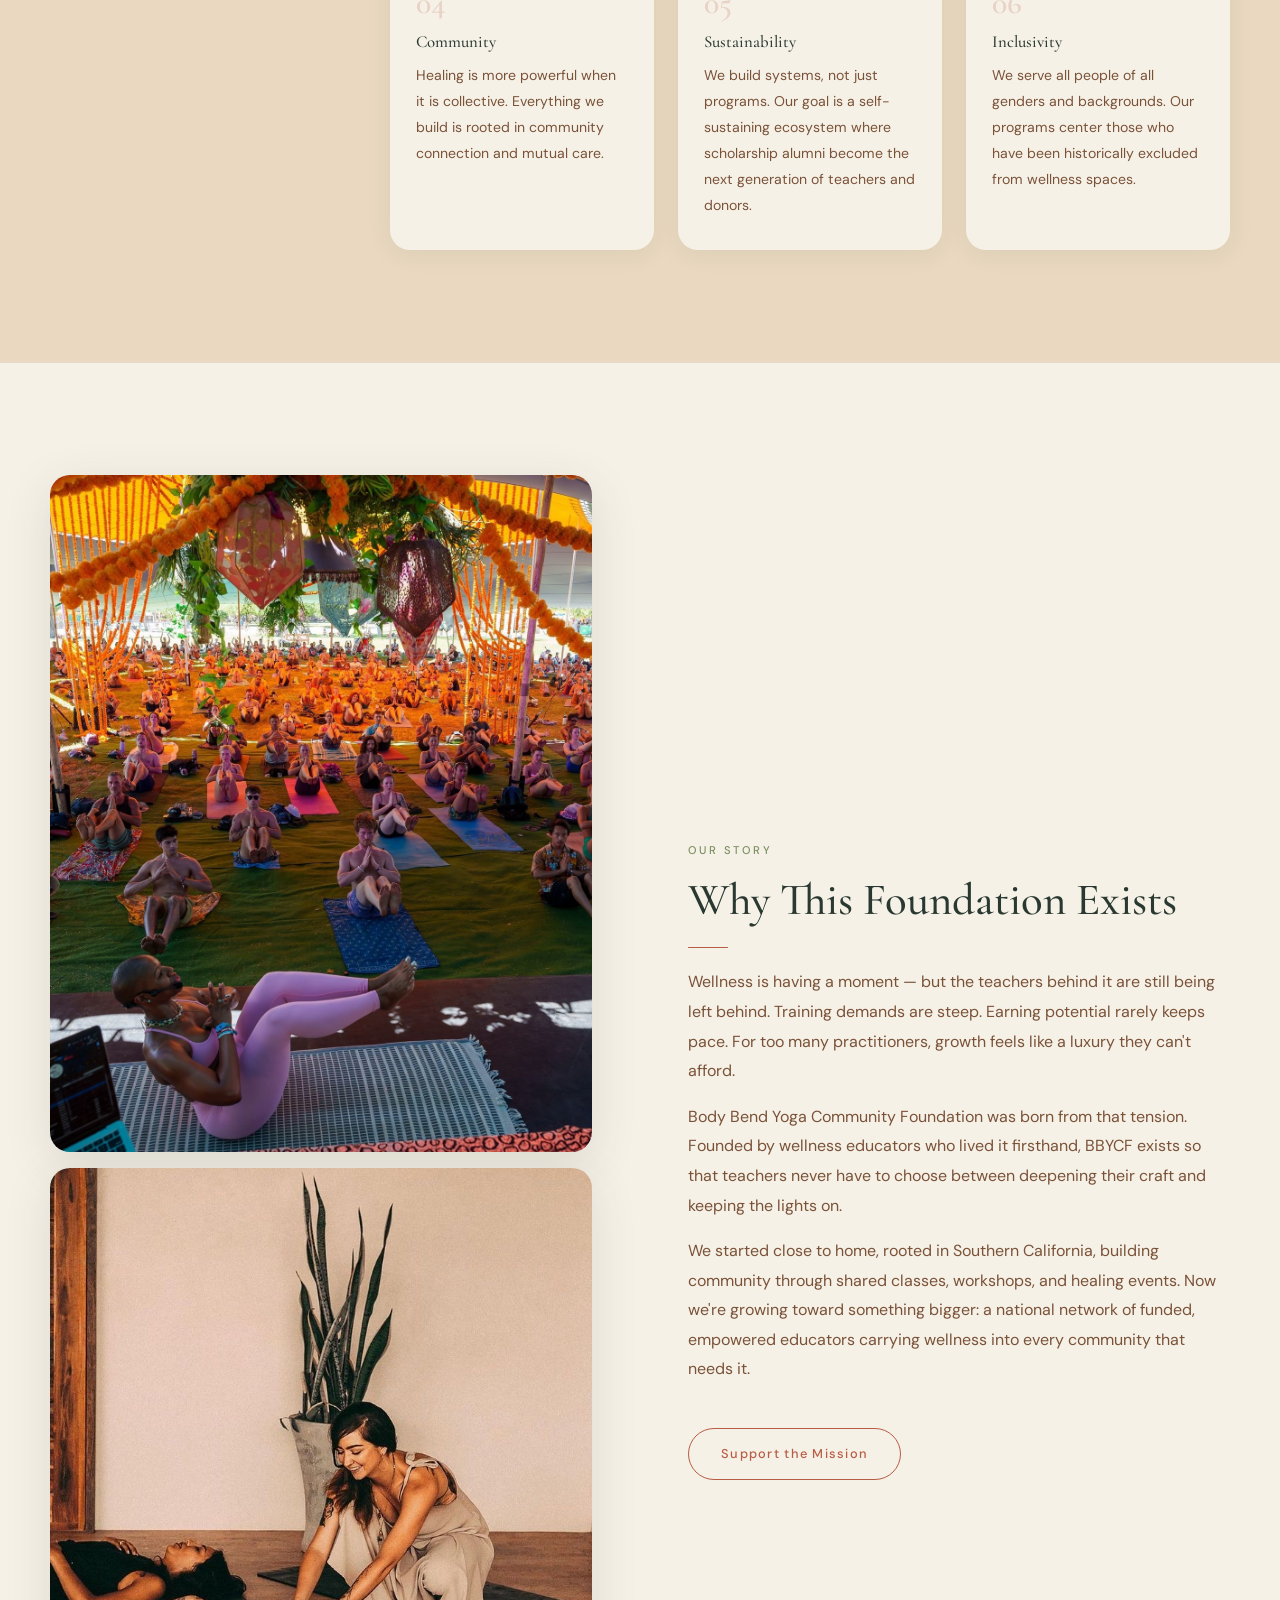
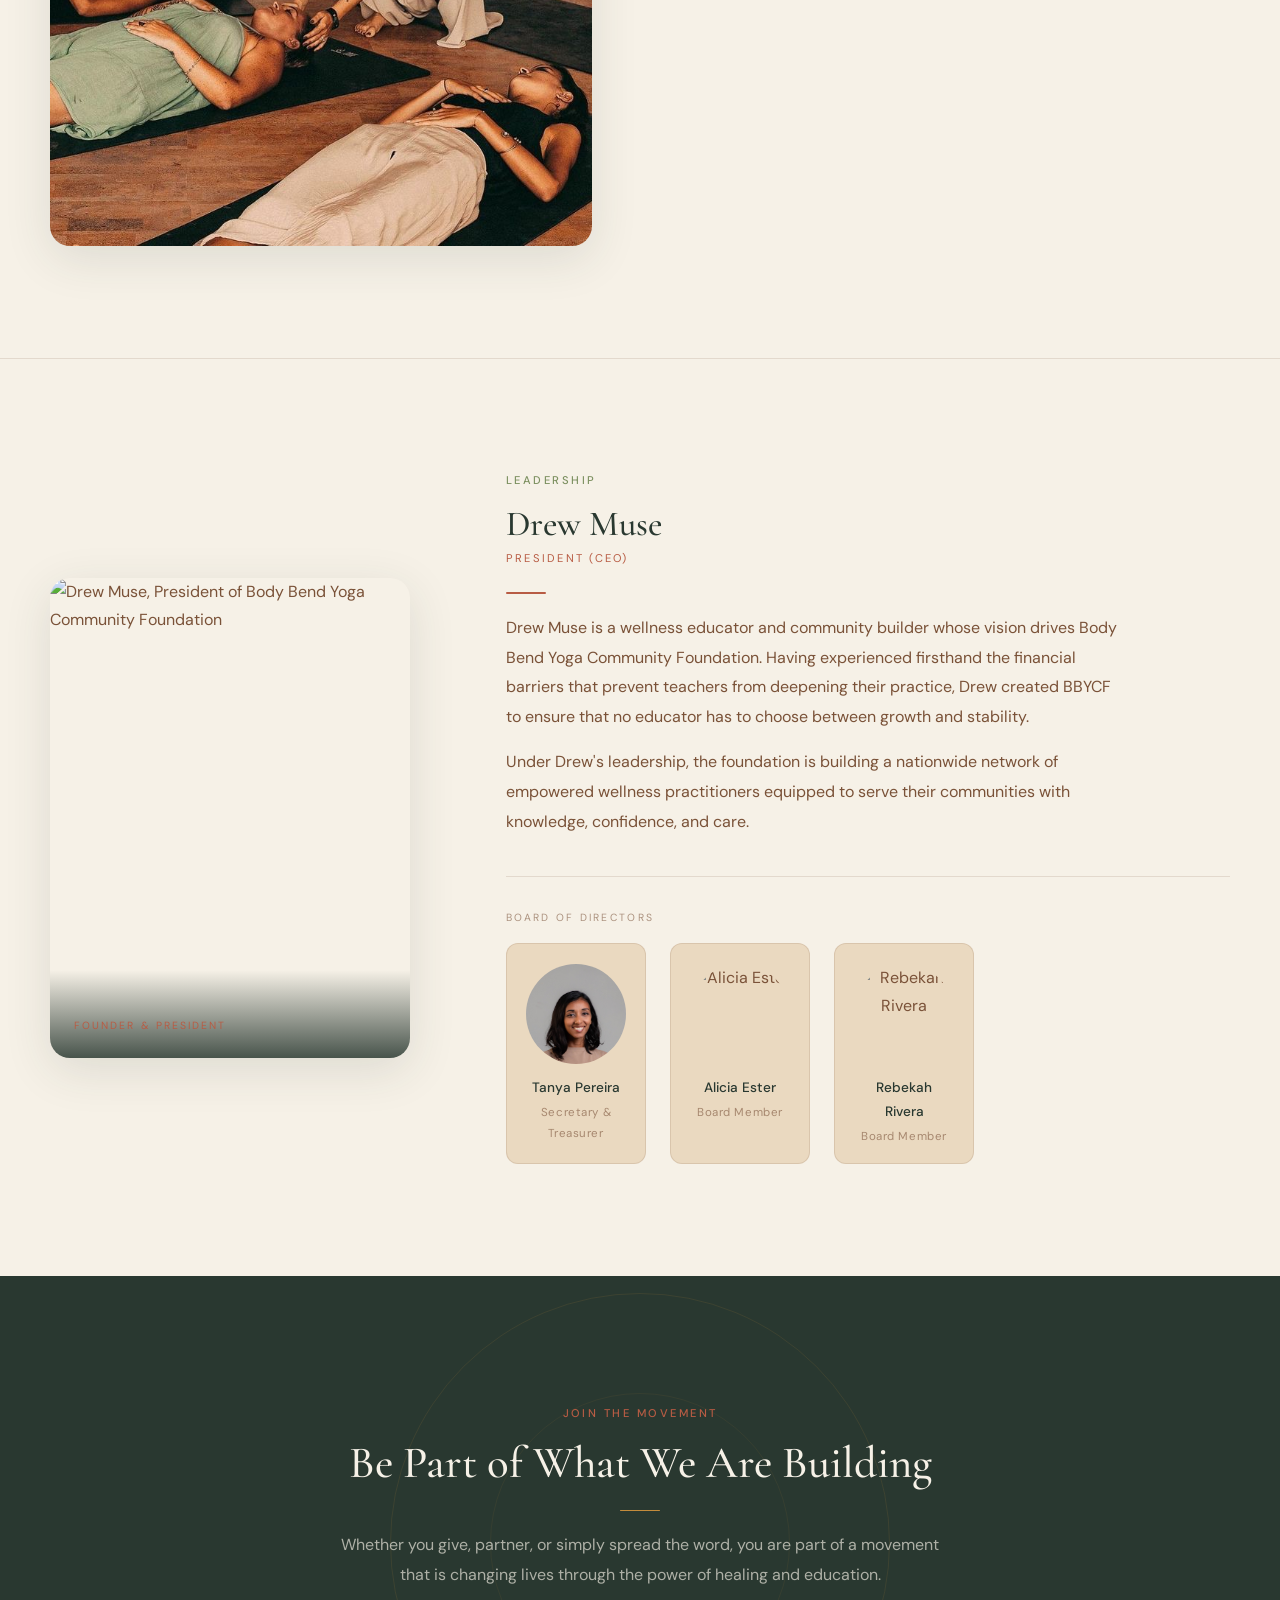
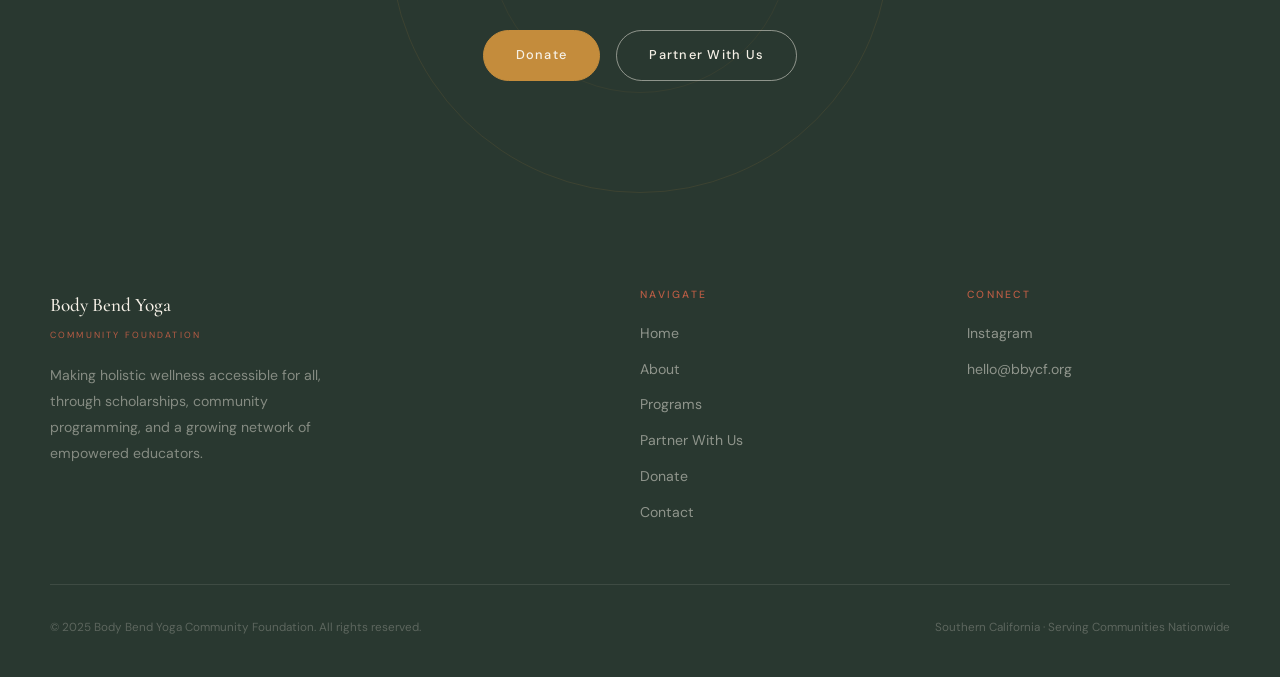
==== commit 7fdf20a0: "Bulk content updates across home, about, and partner pages Co-Authored-By: Claude Sonnet 4.6 <norepl" ====
--- a/about.html
+++ b/about.html
@@ -33,7 +33,7 @@
       <span class="label fade-up">Our Foundation</span>
       <h1 class="fade-up">Rooted in <em>Community.</em><br />Built for the Healers.</h1>
       <div class="divider fade-up"></div>
-      <p class="fade-up">Body Bend Yoga Community Foundation was born from a simple truth: the people who teach healing often cannot afford to be healed themselves. We are here to change that.</p>
+      <p class="fade-up">Body Bend Yoga Community Foundation was built on a belief — that the people who dedicate their lives to healing deserve to be deeply supported in return. Together, we're making that possible.</p>
     </div>
   </section>
 
@@ -51,7 +51,7 @@
         <span class="label fade-up">Vision</span>
         <h3 class="fade-up">Where We Are Going</h3>
         <div class="divider fade-up"></div>
-        <p class="fade-up">A world where every wellness educator has the financial stability to dedicate their life to their practice, and every community has access to the healing that follows. We envision a nationwide network of empowered teachers — awarding 100 to 400 scholarships annually — each one multiplying our reach into communities that need it most.</p>
+        <p class="fade-up">A world where every wellness educator has the financial stability to dedicate their life to their practice, and every community has access to the healing that follows. We envision a nationwide network of empowered teachers, awarding 300+ scholarships annually — each one multiplying our reach into communities that need it most.</p>
         <p class="fade-up">This is not just a foundation. It is a movement toward spiritual, physical, and economic wellness for all.</p>
       </div>
     </div>
@@ -114,9 +114,9 @@
         <span class="label fade-up">Our Story</span>
         <h2 class="fade-up">Why This Foundation Exists</h2>
         <div class="divider fade-up"></div>
-        <p class="fade-up">The wellness industry is booming — and yet the teachers who make it possible are among the least financially supported professionals in the country. Trainings cost $3,000 to $10,000. Class pay ranges from $25 to $75. The math does not add up.</p>
-        <p class="fade-up">Body Bend Yoga Community Foundation was created to bridge that gap. Founded by wellness educators who lived this reality, BBYCF exists so that teachers never have to choose between deepening their practice and paying their bills.</p>
-        <p class="fade-up">We started in Southern California — hosting community classes, workshops, and wellness events — and we are building toward a national network of funded, empowered educators who carry healing into every corner of this country.</p>
+        <p class="fade-up">Wellness is having a moment — but the teachers behind it are still being left behind. Training demands are steep. Earning potential rarely keeps pace. For too many practitioners, growth feels like a luxury they can't afford.</p>
+        <p class="fade-up">Body Bend Yoga Community Foundation was born from that tension. Founded by wellness educators who lived it firsthand, BBYCF exists so that teachers never have to choose between deepening their craft and keeping the lights on.</p>
+        <p class="fade-up">We started close to home, rooted in Southern California, building community through shared classes, workshops, and healing events. Now we're growing toward something bigger: a national network of funded, empowered educators carrying wellness into every community that needs it.</p>
         <br />
         <a href="partner.html" class="btn btn-outline-rose fade-up">Support the Mission</a>
       </div>
--- a/styles.css
+++ b/styles.css
@@ -568,8 +568,8 @@
 
 .about-image-small img {
   width: 100%;
-  height: 260px;
-  object-fit: cover;
+  height: auto;
+  object-fit: contain;
   object-position: center top;
   transition: transform 0.8s ease;
   display: block;
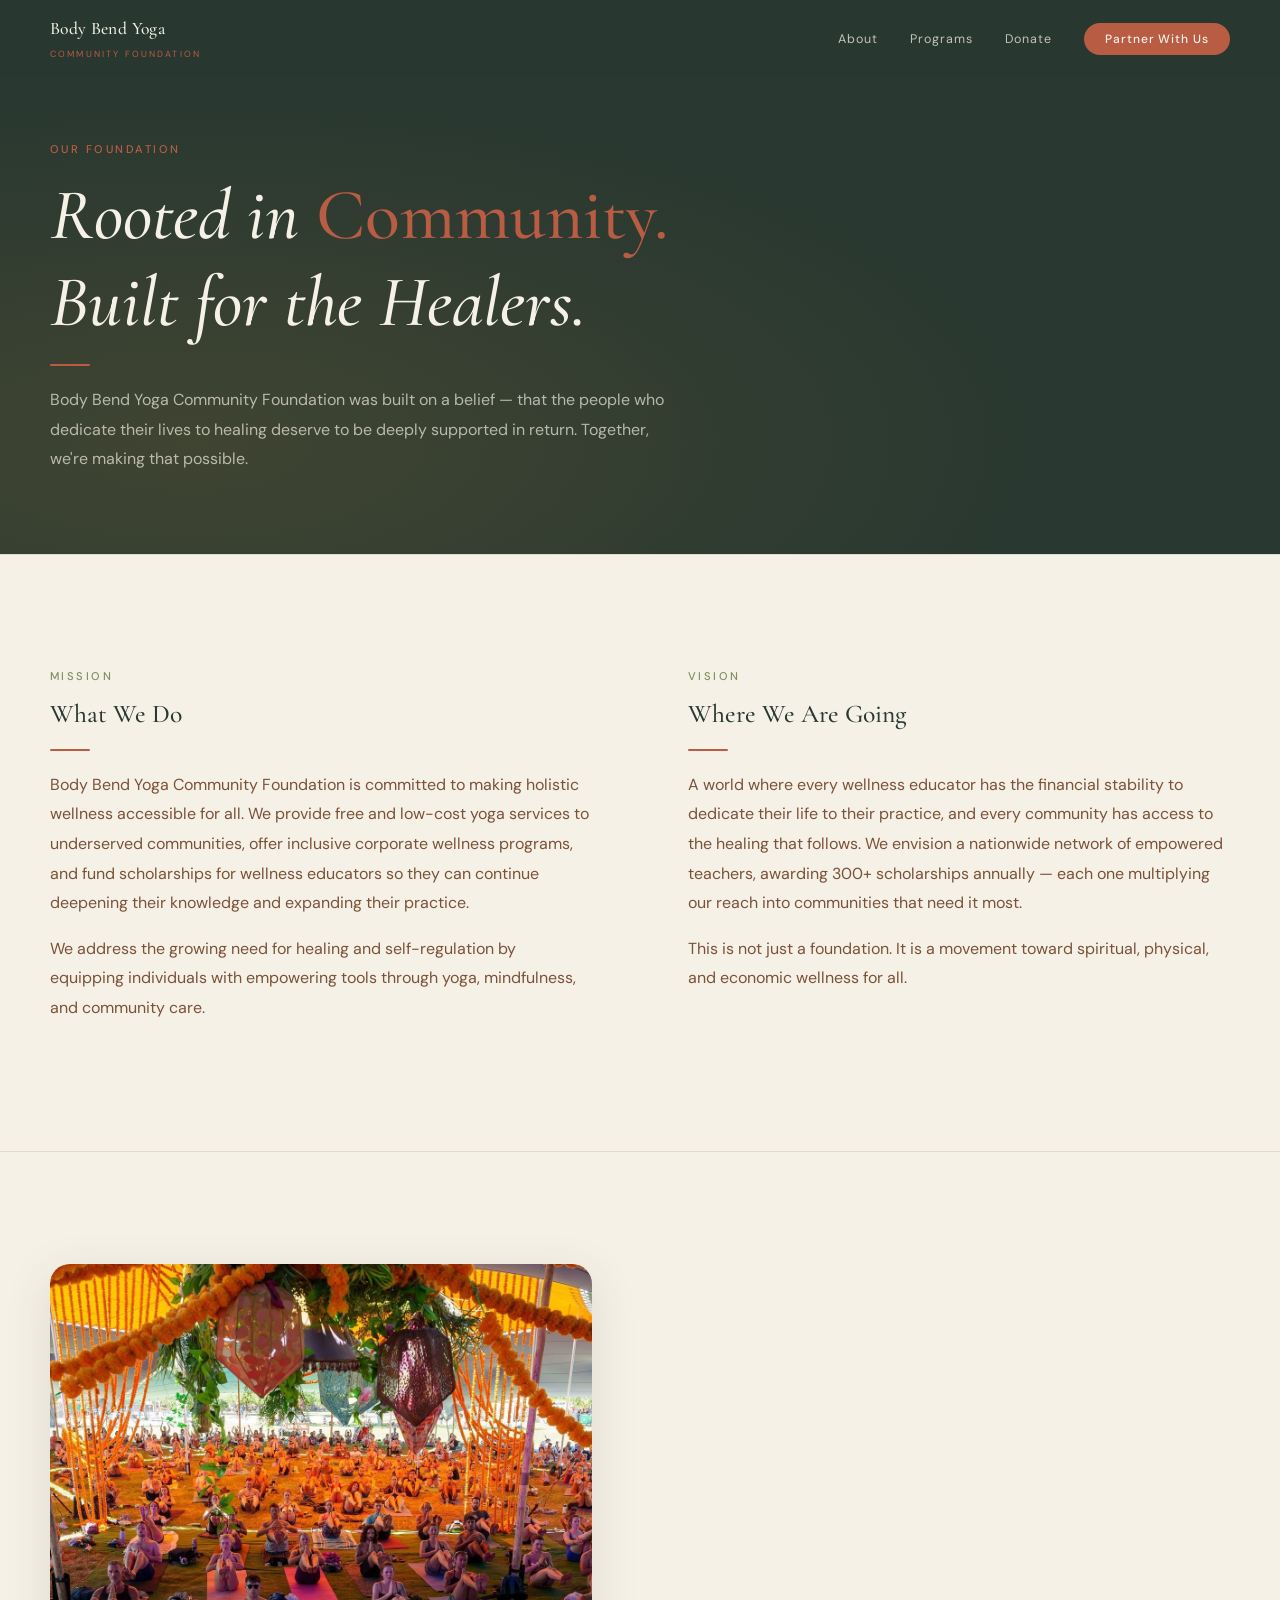
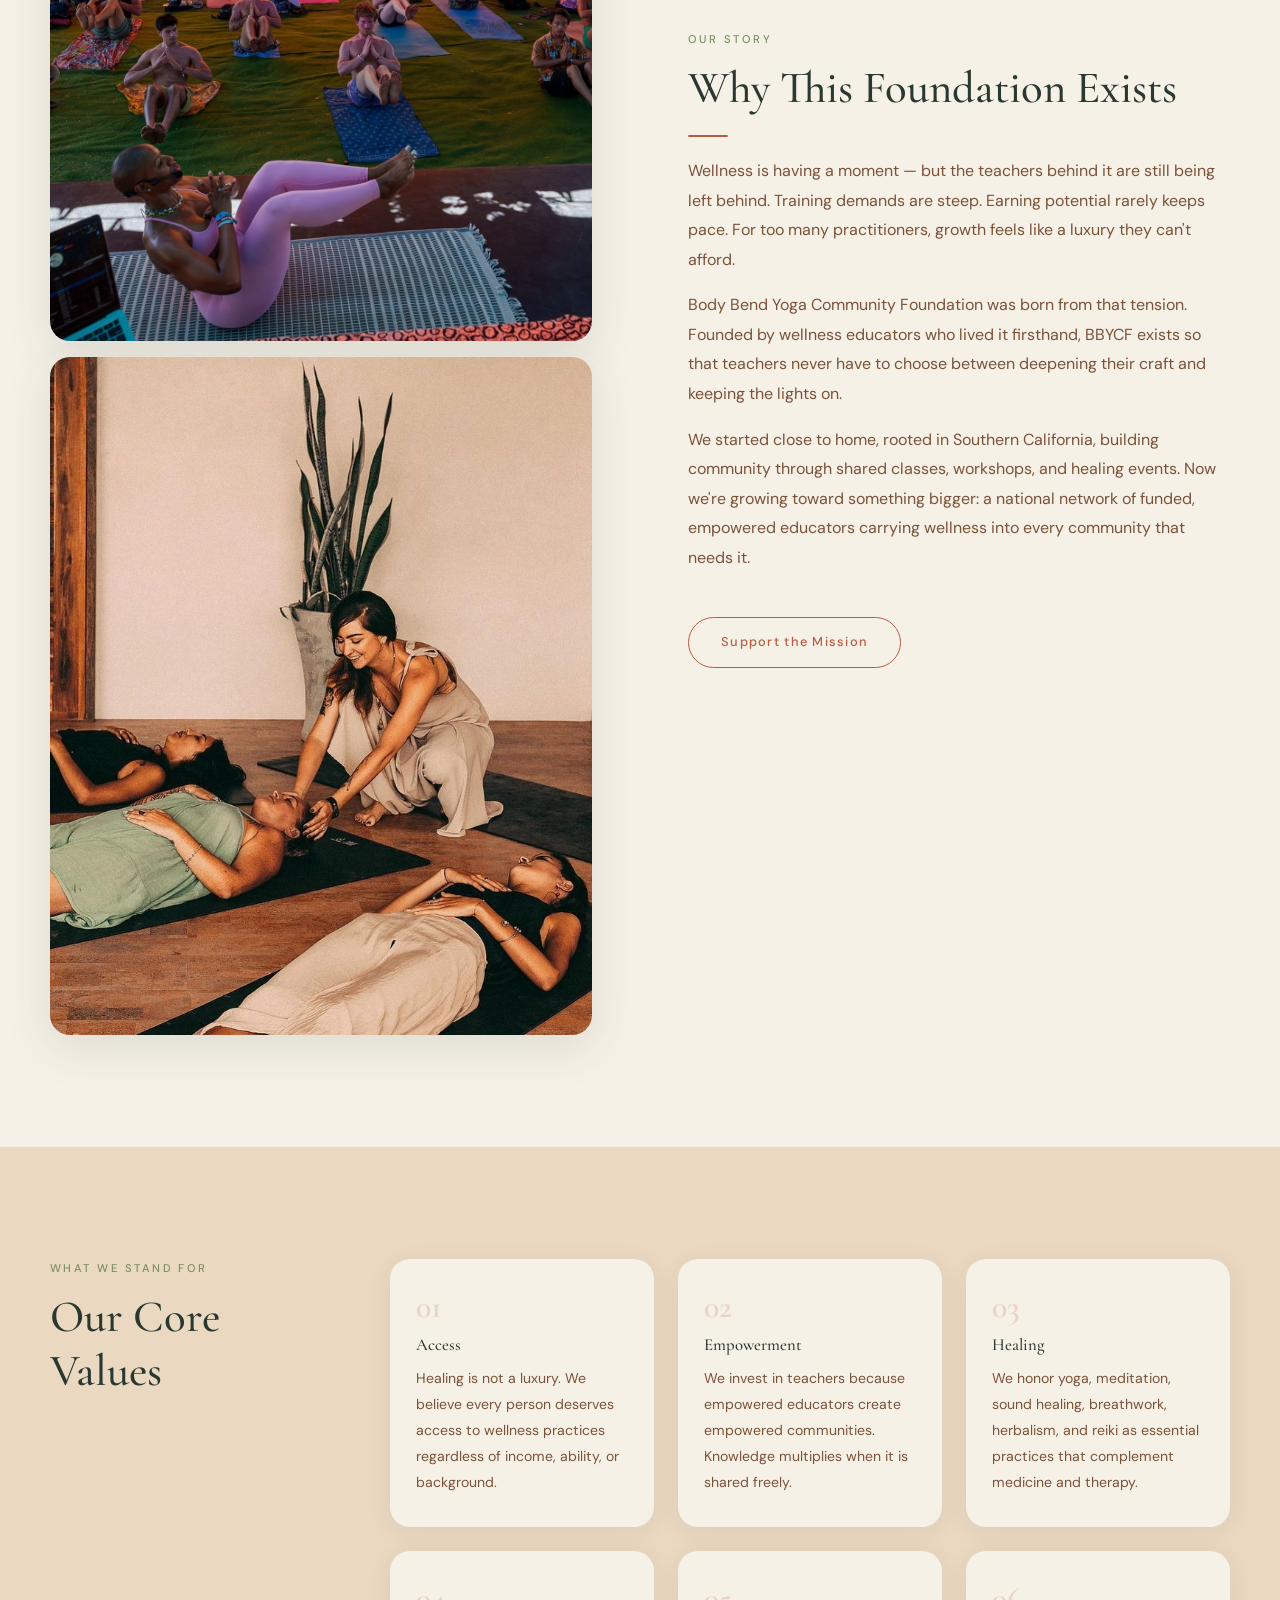
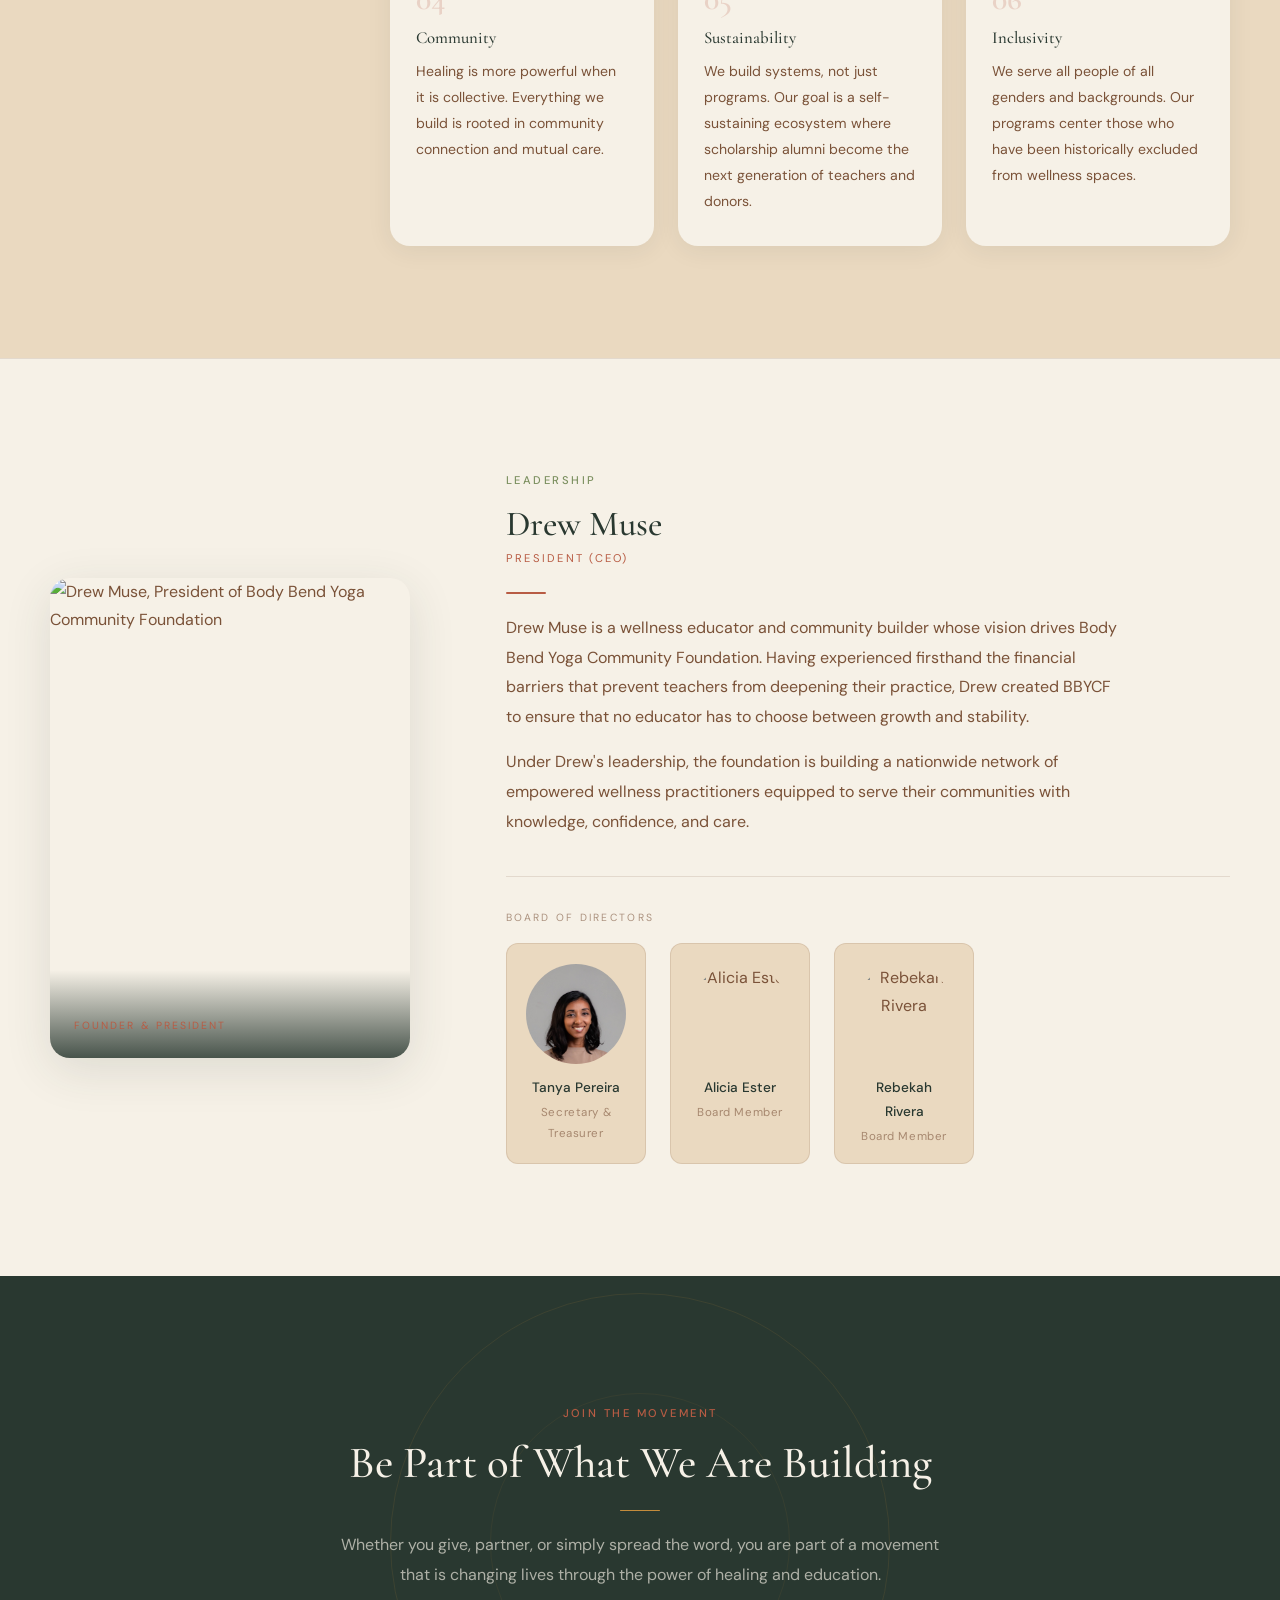
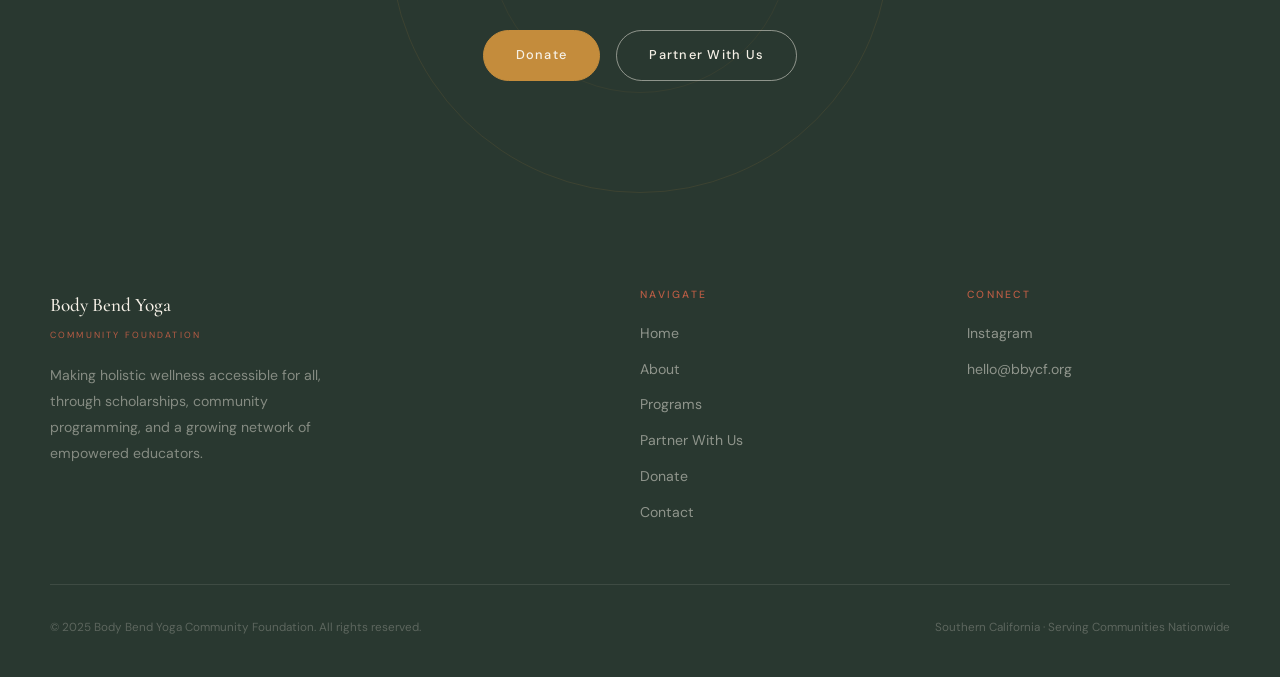
==== commit 057bc94c: "Move Core Values section to after Our Story Co-Authored-By: Claude Sonnet 4.6 <noreply@anthropic.com" ====
--- a/about.html
+++ b/about.html
@@ -57,6 +57,30 @@
     </div>
   </section>
 
+  <!-- STORY -->
+  <section class="story">
+    <div class="story-inner">
+      <div class="about-image-stack fade-up">
+        <div class="about-image-small">
+          <img src="images/IMG_1223.jpeg" alt="Large yoga class gathering" />
+        </div>
+        <div class="about-image-small">
+          <img src="images/IMG_1224.jpeg" alt="Yoga instructor with students" />
+        </div>
+      </div>
+      <div class="story-text">
+        <span class="label fade-up">Our Story</span>
+        <h2 class="fade-up">Why This Foundation Exists</h2>
+        <div class="divider fade-up"></div>
+        <p class="fade-up">Wellness is having a moment — but the teachers behind it are still being left behind. Training demands are steep. Earning potential rarely keeps pace. For too many practitioners, growth feels like a luxury they can't afford.</p>
+        <p class="fade-up">Body Bend Yoga Community Foundation was born from that tension. Founded by wellness educators who lived it firsthand, BBYCF exists so that teachers never have to choose between deepening their craft and keeping the lights on.</p>
+        <p class="fade-up">We started close to home, rooted in Southern California, building community through shared classes, workshops, and healing events. Now we're growing toward something bigger: a national network of funded, empowered educators carrying wellness into every community that needs it.</p>
+        <br />
+        <a href="partner.html" class="btn btn-outline-rose fade-up">Support the Mission</a>
+      </div>
+    </div>
+  </section>
+
   <!-- VALUES -->
   <section class="values">
     <div class="values-inner">
@@ -95,30 +119,6 @@
           <h3>Inclusivity</h3>
           <p>We serve all people of all genders and backgrounds. Our programs center those who have been historically excluded from wellness spaces.</p>
         </div>
-      </div>
-    </div>
-  </section>
-
-  <!-- STORY -->
-  <section class="story">
-    <div class="story-inner">
-      <div class="about-image-stack fade-up">
-        <div class="about-image-small">
-          <img src="images/IMG_1223.jpeg" alt="Large yoga class gathering" />
-        </div>
-        <div class="about-image-small">
-          <img src="images/IMG_1224.jpeg" alt="Yoga instructor with students" />
-        </div>
-      </div>
-      <div class="story-text">
-        <span class="label fade-up">Our Story</span>
-        <h2 class="fade-up">Why This Foundation Exists</h2>
-        <div class="divider fade-up"></div>
-        <p class="fade-up">Wellness is having a moment — but the teachers behind it are still being left behind. Training demands are steep. Earning potential rarely keeps pace. For too many practitioners, growth feels like a luxury they can't afford.</p>
-        <p class="fade-up">Body Bend Yoga Community Foundation was born from that tension. Founded by wellness educators who lived it firsthand, BBYCF exists so that teachers never have to choose between deepening their craft and keeping the lights on.</p>
-        <p class="fade-up">We started close to home, rooted in Southern California, building community through shared classes, workshops, and healing events. Now we're growing toward something bigger: a national network of funded, empowered educators carrying wellness into every community that needs it.</p>
-        <br />
-        <a href="partner.html" class="btn btn-outline-rose fade-up">Support the Mission</a>
       </div>
     </div>
   </section>
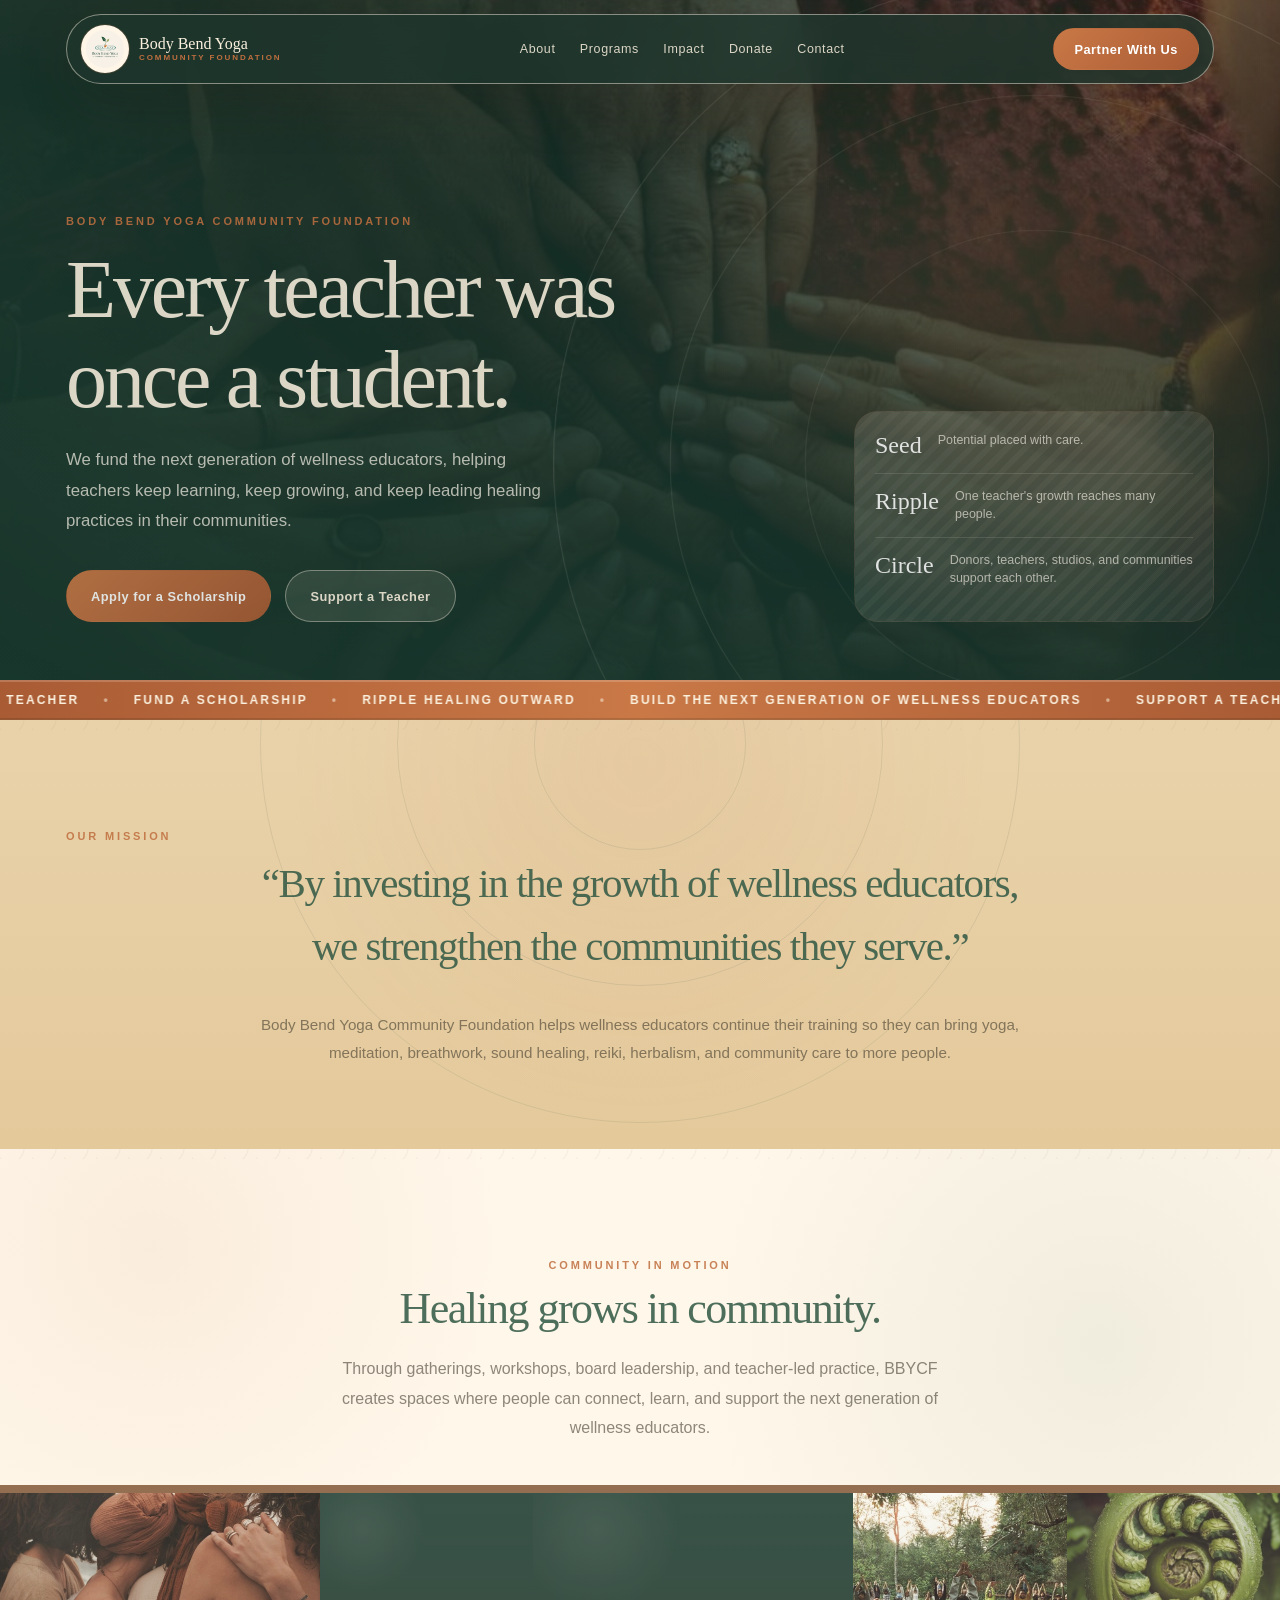
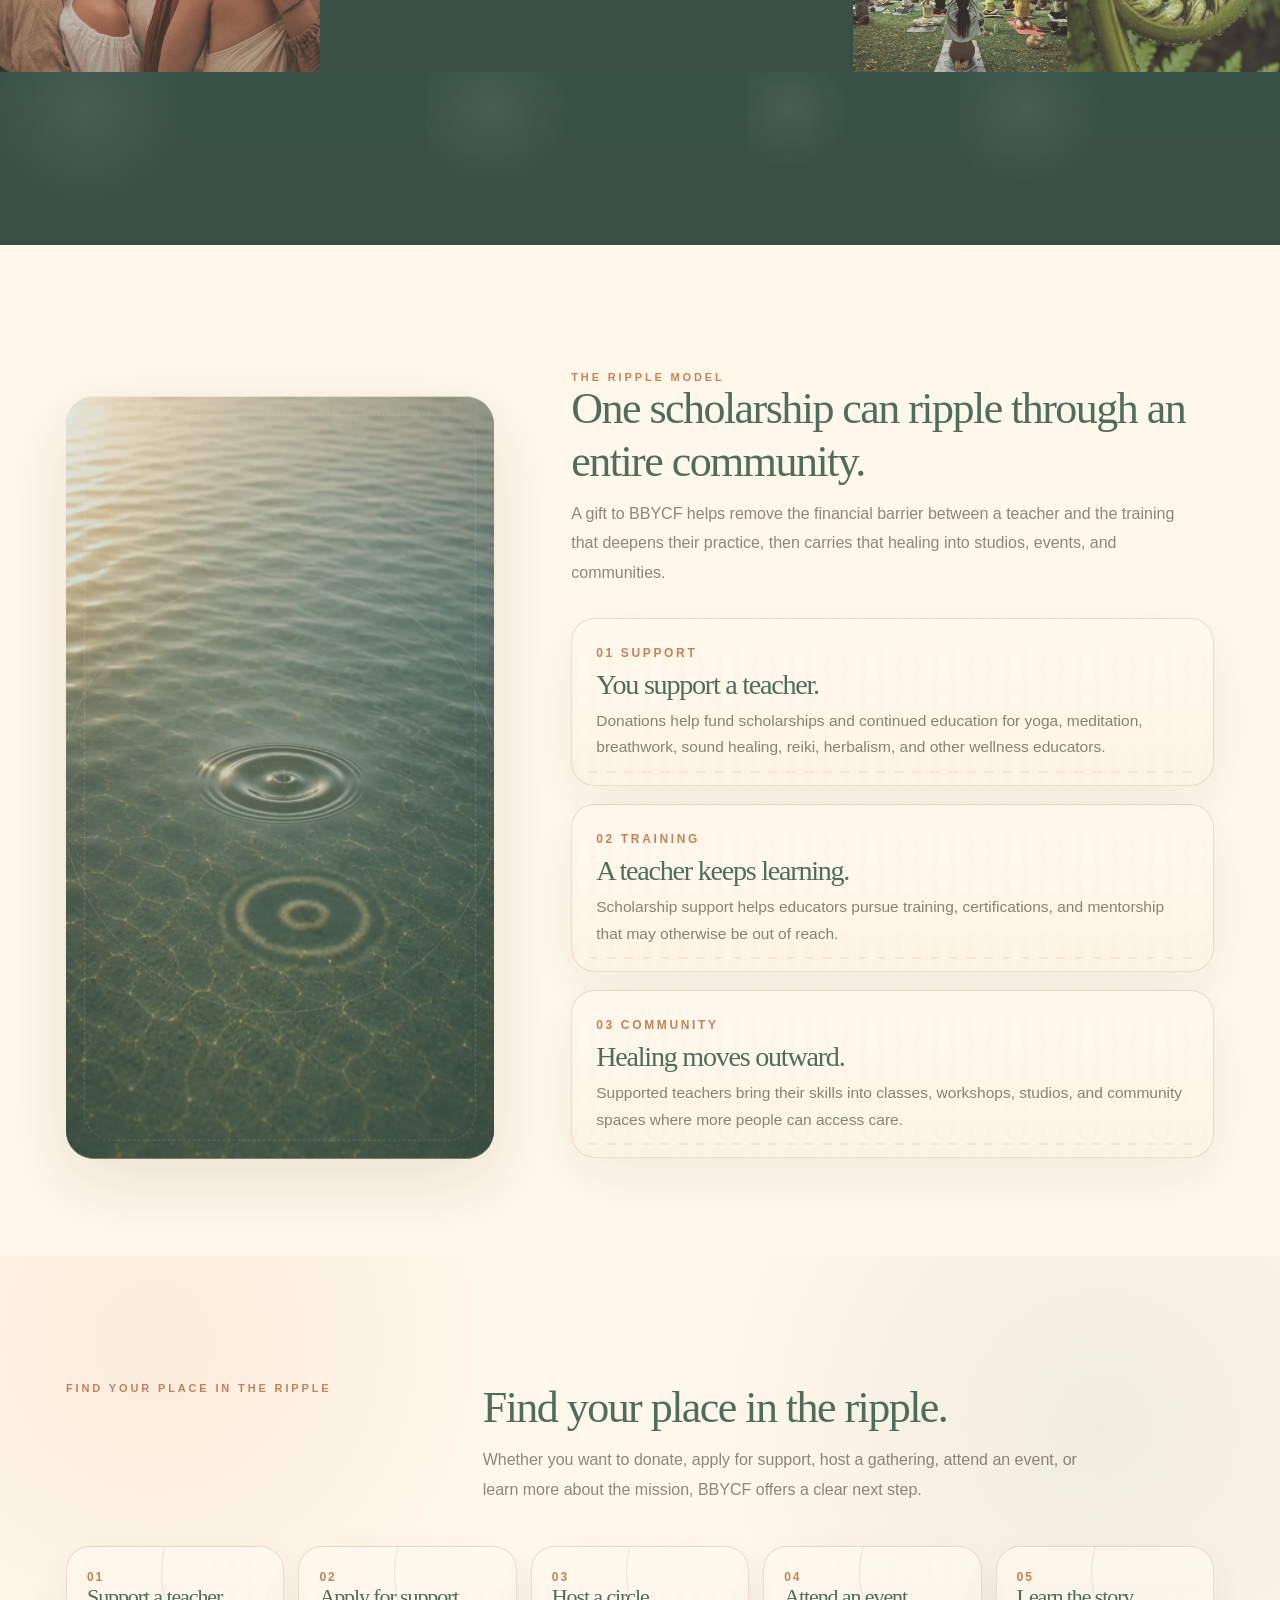
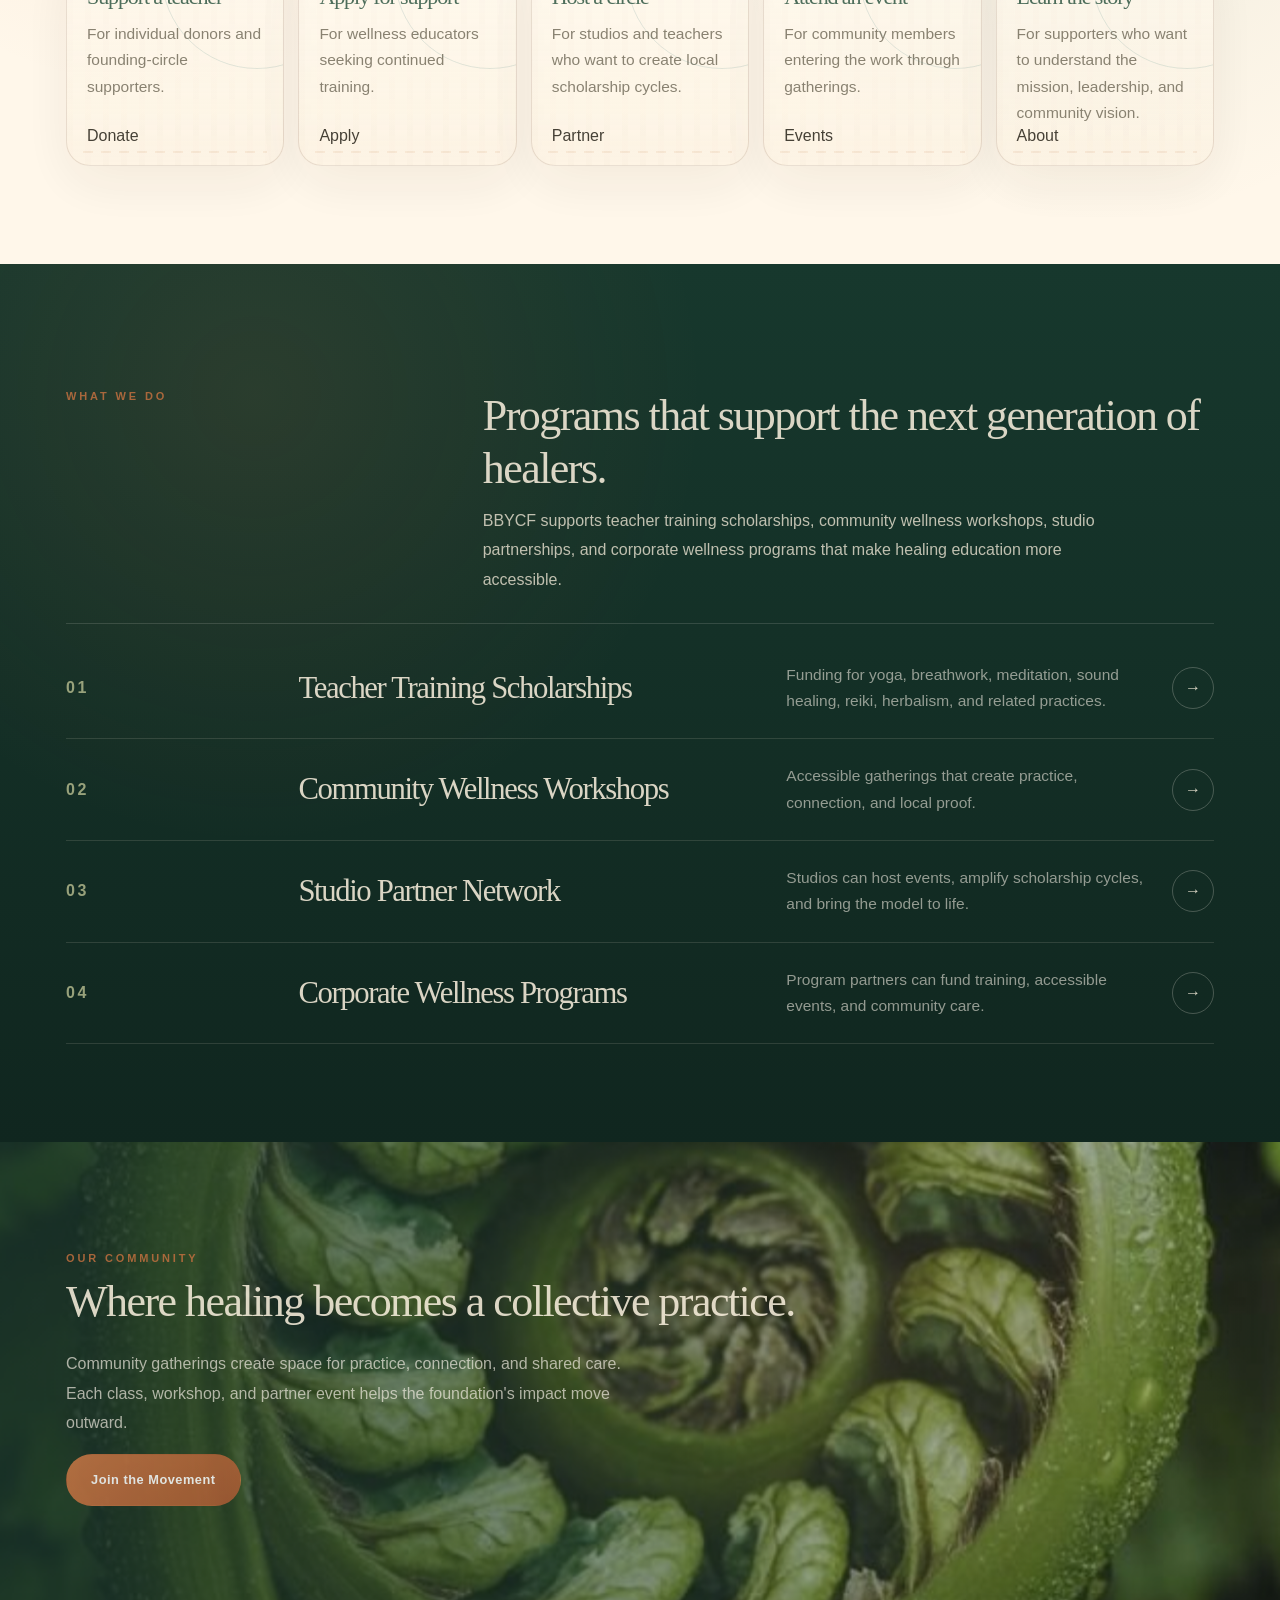
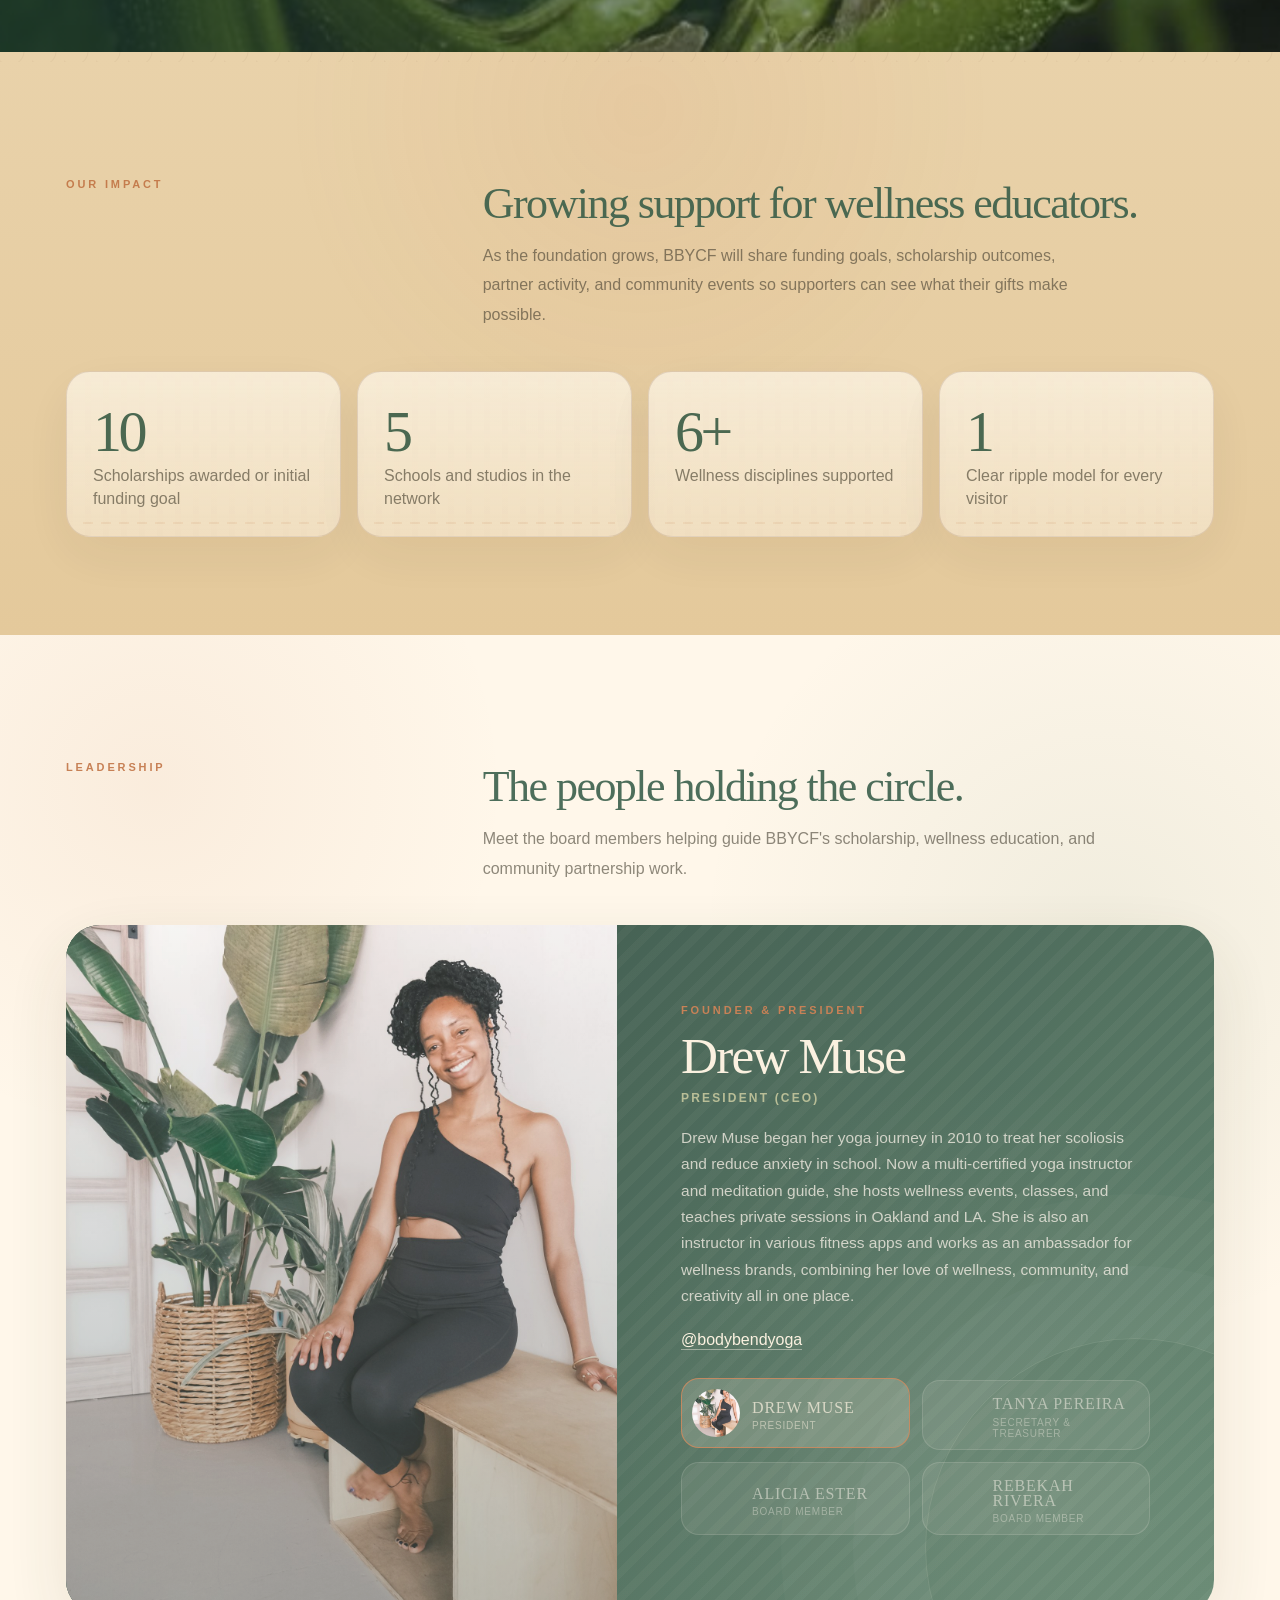
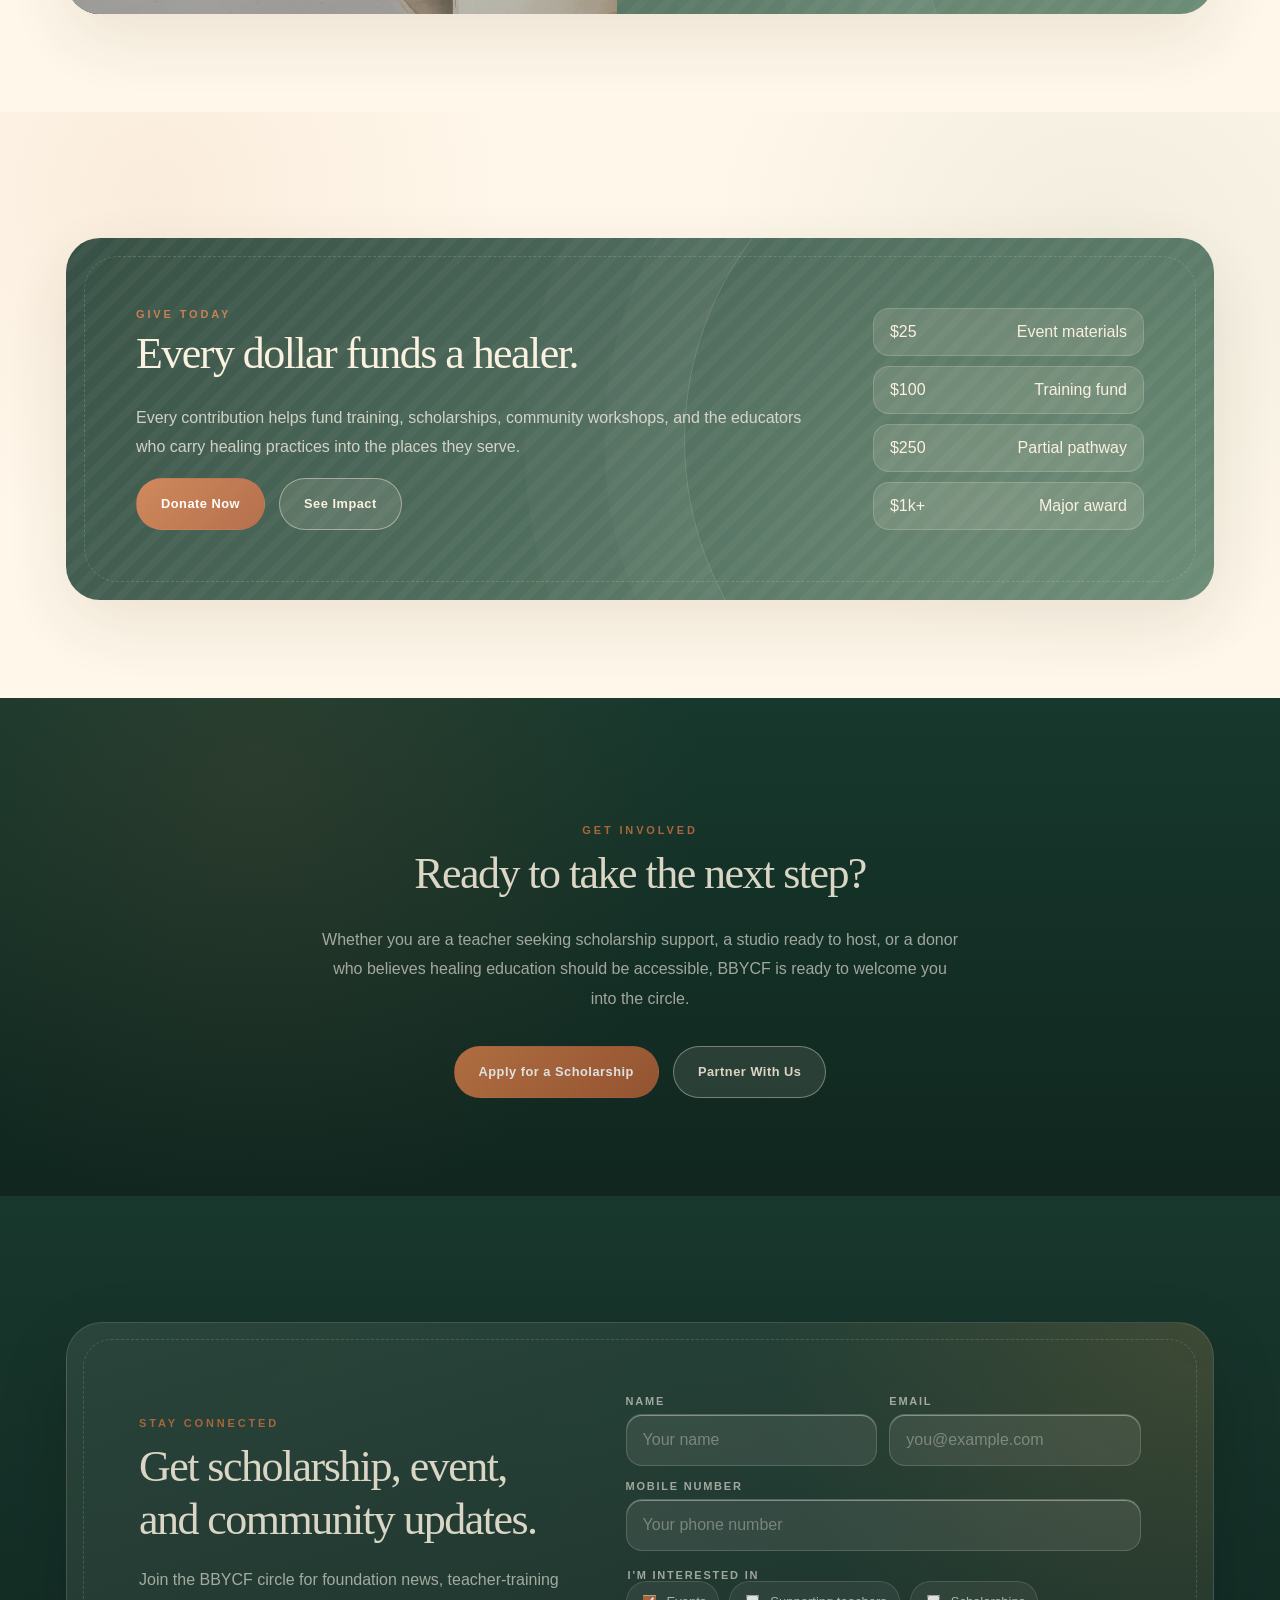
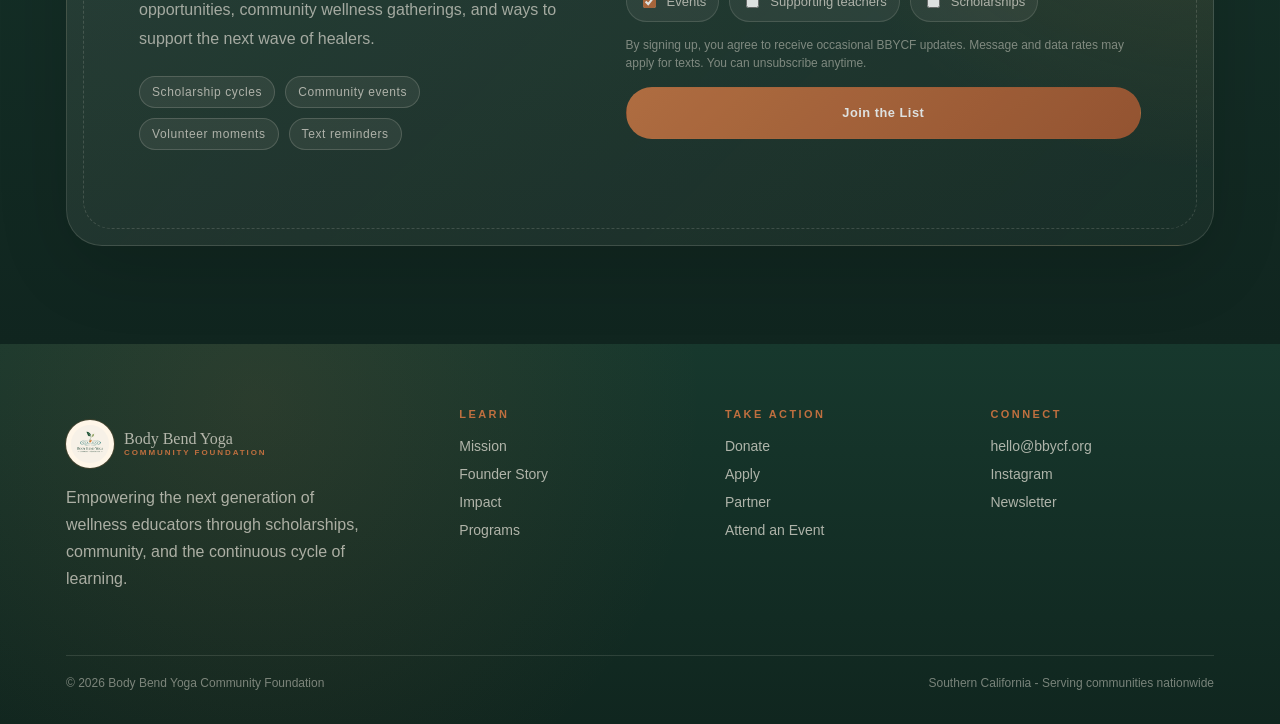
==== commit e239c31e: "Make Chris BBYCF redesign the primary site" ====
--- a/about.html
+++ b/about.html
@@ -1,231 +1,20 @@
-<!DOCTYPE html>
+<!doctype html>
 <html lang="en">
 <head>
-  <meta charset="UTF-8" />
-  <meta name="viewport" content="width=device-width, initial-scale=1.0" />
+  <meta charset="utf-8" />
+  <meta name="viewport" content="width=device-width, initial-scale=1" />
   <title>About | Body Bend Yoga Community Foundation</title>
-  <meta name="description" content="Learn about Body Bend Yoga Community Foundation's mission to fund wellness educators and expand healing access across Southern California and nationwide." />
-  <link rel="preconnect" href="https://fonts.googleapis.com" />
-  <link rel="preconnect" href="https://fonts.gstatic.com" crossorigin />
-  <link href="https://fonts.googleapis.com/css2?family=Cormorant+Garamond:ital,wght@0,400;0,500;0,600;1,400;1,500;1,600&family=DM+Sans:wght@300;400;500&display=swap" rel="stylesheet" />
-  <link rel="stylesheet" href="styles.css" />
+  <meta http-equiv="refresh" content="0; url=/#about" />
+  <link rel="canonical" href="/#about" />
+  <style>
+    body { font-family: system-ui, -apple-system, Segoe UI, sans-serif; background: #fbf7ee; color: #1D211D; min-height: 100vh; display: grid; place-items: center; padding: 24px; }
+    a { color: #1F4939; font-weight: 700; }
+  </style>
 </head>
 <body>
-
-  <nav class="nav dark" id="nav">
-    <div class="nav-inner">
-      <a href="index.html" class="nav-logo">
-        <span class="nav-logo-main">Body Bend Yoga</span>
-        <span class="nav-logo-sub">Community Foundation</span>
-      </a>
-      <ul class="nav-links">
-        <li><a href="about.html">About</a></li>
-        <li><a href="index.html#programs">Programs</a></li>
-        <li><a href="donate.html">Donate</a></li>
-        <li><a href="partner.html" class="nav-cta">Partner With Us</a></li>
-      </ul>
-    </div>
-  </nav>
-
-  <!-- HERO -->
-  <section class="page-hero">
-    <div class="page-hero-inner">
-      <span class="label fade-up">Our Foundation</span>
-      <h1 class="fade-up">Rooted in <em>Community.</em><br />Built for the Healers.</h1>
-      <div class="divider fade-up"></div>
-      <p class="fade-up">Body Bend Yoga Community Foundation was built on a belief — that the people who dedicate their lives to healing deserve to be deeply supported in return. Together, we're making that possible.</p>
-    </div>
-  </section>
-
-  <!-- MISSION & VISION -->
-  <section class="mission-vision">
-    <div class="mission-vision-inner">
-      <div class="mv-block">
-        <span class="label fade-up">Mission</span>
-        <h3 class="fade-up">What We Do</h3>
-        <div class="divider fade-up"></div>
-        <p class="fade-up">Body Bend Yoga Community Foundation is committed to making holistic wellness accessible for all. We provide free and low-cost yoga services to underserved communities, offer inclusive corporate wellness programs, and fund scholarships for wellness educators so they can continue deepening their knowledge and expanding their practice.</p>
-        <p class="fade-up">We address the growing need for healing and self-regulation by equipping individuals with empowering tools through yoga, mindfulness, and community care.</p>
-      </div>
-      <div class="mv-block">
-        <span class="label fade-up">Vision</span>
-        <h3 class="fade-up">Where We Are Going</h3>
-        <div class="divider fade-up"></div>
-        <p class="fade-up">A world where every wellness educator has the financial stability to dedicate their life to their practice, and every community has access to the healing that follows. We envision a nationwide network of empowered teachers, awarding 300+ scholarships annually — each one multiplying our reach into communities that need it most.</p>
-        <p class="fade-up">This is not just a foundation. It is a movement toward spiritual, physical, and economic wellness for all.</p>
-      </div>
-    </div>
-  </section>
-
-  <!-- STORY -->
-  <section class="story">
-    <div class="story-inner">
-      <div class="about-image-stack fade-up">
-        <div class="about-image-small">
-          <img src="images/IMG_1223.jpeg" alt="Large yoga class gathering" />
-        </div>
-        <div class="about-image-small">
-          <img src="images/IMG_1224.jpeg" alt="Yoga instructor with students" />
-        </div>
-      </div>
-      <div class="story-text">
-        <span class="label fade-up">Our Story</span>
-        <h2 class="fade-up">Why This Foundation Exists</h2>
-        <div class="divider fade-up"></div>
-        <p class="fade-up">Wellness is having a moment — but the teachers behind it are still being left behind. Training demands are steep. Earning potential rarely keeps pace. For too many practitioners, growth feels like a luxury they can't afford.</p>
-        <p class="fade-up">Body Bend Yoga Community Foundation was born from that tension. Founded by wellness educators who lived it firsthand, BBYCF exists so that teachers never have to choose between deepening their craft and keeping the lights on.</p>
-        <p class="fade-up">We started close to home, rooted in Southern California, building community through shared classes, workshops, and healing events. Now we're growing toward something bigger: a national network of funded, empowered educators carrying wellness into every community that needs it.</p>
-        <br />
-        <a href="partner.html" class="btn btn-outline-rose fade-up">Support the Mission</a>
-      </div>
-    </div>
-  </section>
-
-  <!-- VALUES -->
-  <section class="values">
-    <div class="values-inner">
-      <div>
-        <span class="label fade-up">What We Stand For</span>
-        <h2 class="fade-up">Our Core Values</h2>
-      </div>
-      <div class="values-grid">
-        <div class="value-card fade-up">
-          <div class="value-number">01</div>
-          <h3>Access</h3>
-          <p>Healing is not a luxury. We believe every person deserves access to wellness practices regardless of income, ability, or background.</p>
-        </div>
-        <div class="value-card fade-up">
-          <div class="value-number">02</div>
-          <h3>Empowerment</h3>
-          <p>We invest in teachers because empowered educators create empowered communities. Knowledge multiplies when it is shared freely.</p>
-        </div>
-        <div class="value-card fade-up">
-          <div class="value-number">03</div>
-          <h3>Healing</h3>
-          <p>We honor yoga, meditation, sound healing, breathwork, herbalism, and reiki as essential practices that complement medicine and therapy.</p>
-        </div>
-        <div class="value-card fade-up">
-          <div class="value-number">04</div>
-          <h3>Community</h3>
-          <p>Healing is more powerful when it is collective. Everything we build is rooted in community connection and mutual care.</p>
-        </div>
-        <div class="value-card fade-up">
-          <div class="value-number">05</div>
-          <h3>Sustainability</h3>
-          <p>We build systems, not just programs. Our goal is a self-sustaining ecosystem where scholarship alumni become the next generation of teachers and donors.</p>
-        </div>
-        <div class="value-card fade-up">
-          <div class="value-number">06</div>
-          <h3>Inclusivity</h3>
-          <p>We serve all people of all genders and backgrounds. Our programs center those who have been historically excluded from wellness spaces.</p>
-        </div>
-      </div>
-    </div>
-  </section>
-
-  <!-- LEADERSHIP -->
-  <section class="leadership">
-    <div class="leadership-inner">
-      <div class="leadership-photo fade-up">
-        <img src="images/Drew%20Muse%20Headshots.JPG" alt="Drew Muse, President of Body Bend Yoga Community Foundation" />
-        <div class="leadership-photo-tag">
-          <span>Founder &amp; President</span>
-        </div>
-      </div>
-      <div class="leadership-text">
-        <span class="label fade-up">Leadership</span>
-        <h2 class="leader-name fade-up">Drew Muse</h2>
-        <span class="leader-title fade-up">President (CEO)</span>
-        <div class="divider fade-up"></div>
-        <p class="fade-up">Drew Muse is a wellness educator and community builder whose vision drives Body Bend Yoga Community Foundation. Having experienced firsthand the financial barriers that prevent teachers from deepening their practice, Drew created BBYCF to ensure that no educator has to choose between growth and stability.</p>
-        <p class="fade-up">Under Drew's leadership, the foundation is building a nationwide network of empowered wellness practitioners equipped to serve their communities with knowledge, confidence, and care.</p>
-        <div class="board-list fade-up">
-          <span class="board-list-label">Board of Directors</span>
-          <div class="board-members">
-            <div class="board-member-card">
-              <div class="board-member-photo">
-                <img src="images/board member Tanya Pereira.jpg" alt="Tanya Pereira" />
-              </div>
-              <div class="board-member-info">
-                <span class="board-member-name">Tanya Pereira</span>
-                <span class="board-member-role">Secretary &amp; Treasurer</span>
-              </div>
-            </div>
-            <div class="board-member-card">
-              <div class="board-member-photo">
-                <img src="images/Alicia Ester - Board Member.jpeg" alt="Alicia Ester" />
-              </div>
-              <div class="board-member-info">
-                <span class="board-member-name">Alicia Ester</span>
-                <span class="board-member-role">Board Member</span>
-              </div>
-            </div>
-            <div class="board-member-card">
-              <div class="board-member-photo">
-                <img src="images/Rebekah Rivera - Board Member.jpg" alt="Rebekah Rivera" />
-              </div>
-              <div class="board-member-info">
-                <span class="board-member-name">Rebekah Rivera</span>
-                <span class="board-member-role">Board Member</span>
-              </div>
-            </div>
-          </div>
-        </div>
-      </div>
-    </div>
-  </section>
-
-  <!-- VISION CTA -->
-  <section class="vision-band">
-    <div class="vision-band-inner">
-      <span class="label fade-up">Join the Movement</span>
-      <h2 class="fade-up">Be Part of What We Are Building</h2>
-      <div class="divider center fade-up"></div>
-      <p class="fade-up">Whether you give, partner, or simply spread the word, you are part of a movement that is changing lives through the power of healing and education.</p>
-      <div style="display:flex; gap:1rem; justify-content:center; flex-wrap:wrap;">
-        <a href="donate.html" class="btn btn-gold fade-up">Donate</a>
-        <a href="partner.html" class="btn btn-outline fade-up">Partner With Us</a>
-      </div>
-    </div>
-  </section>
-
-  <!-- FOOTER -->
-  <footer>
-    <div class="footer-inner">
-      <div class="footer-grid">
-        <div class="footer-brand">
-          <div class="footer-brand-name">Body Bend Yoga</div>
-          <div class="footer-brand-sub">Community Foundation</div>
-          <p>Making holistic wellness accessible for all, through scholarships, community programming, and a growing network of empowered educators.</p>
-        </div>
-        <div class="footer-col">
-          <h4>Navigate</h4>
-          <a href="index.html">Home</a>
-          <a href="about.html">About</a>
-          <a href="index.html#programs">Programs</a>
-          <a href="partner.html">Partner With Us</a>
-          <a href="donate.html">Donate</a>
-          <a href="contact.html">Contact</a>
-        </div>
-        <div class="footer-col">
-          <h4>Connect</h4>
-          <a href="https://www.instagram.com/bodybendyoga/" target="_blank" rel="noopener">Instagram</a>
-          <a href="mailto:hello@bbycf.org">hello@bbycf.org</a>
-        </div>
-      </div>
-      <div class="footer-bottom">
-        <span>© 2025 Body Bend Yoga Community Foundation. All rights reserved.</span>
-        <span>Southern California &middot; Serving Communities Nationwide</span>
-      </div>
-    </div>
-  </footer>
-
-  <script>
-    const observer = new IntersectionObserver((entries) => {
-      entries.forEach(entry => { if (entry.isIntersecting) entry.target.classList.add('visible'); });
-    }, { threshold: 0.12 });
-    document.querySelectorAll('.fade-up').forEach(el => observer.observe(el));
-  </script>
-
+  <main>
+    <p>Redirecting to the new BBYCF about section.</p>
+    <p><a href="/#about">Continue to About</a></p>
+  </main>
 </body>
 </html>
